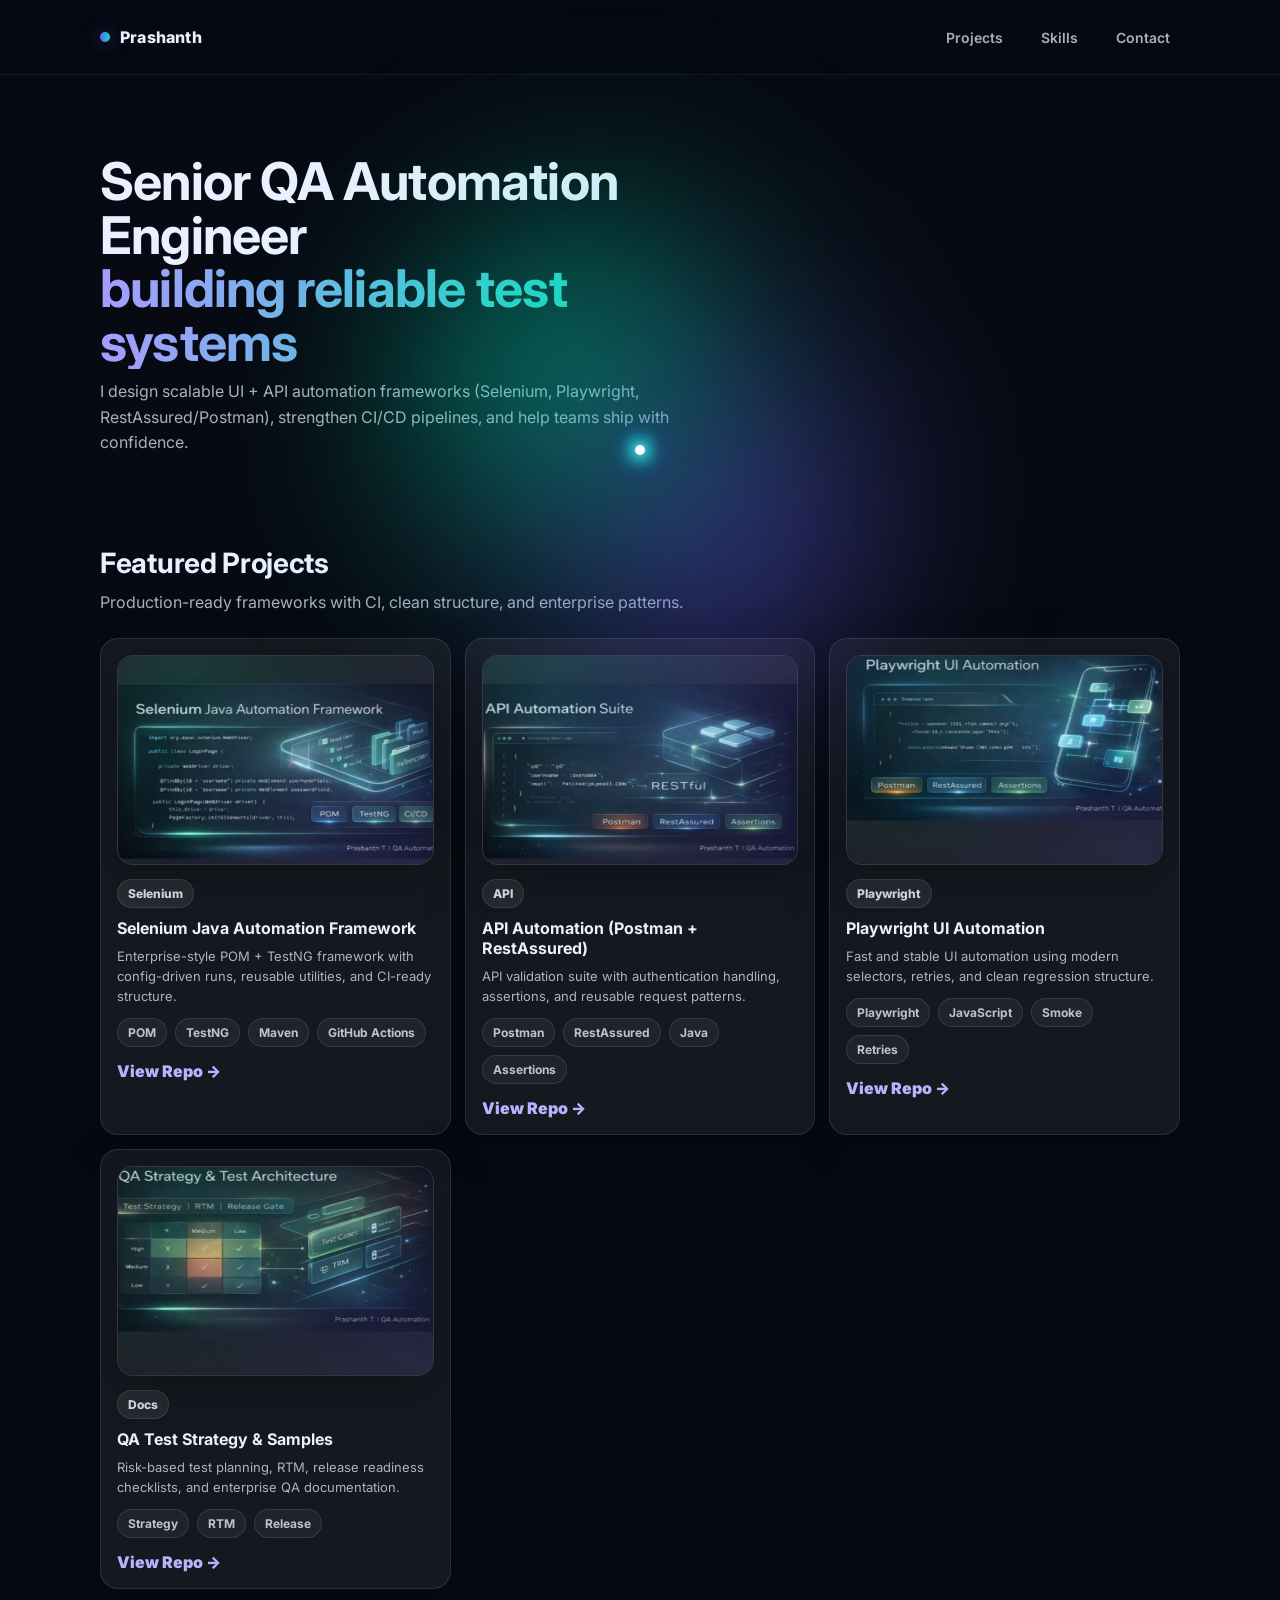
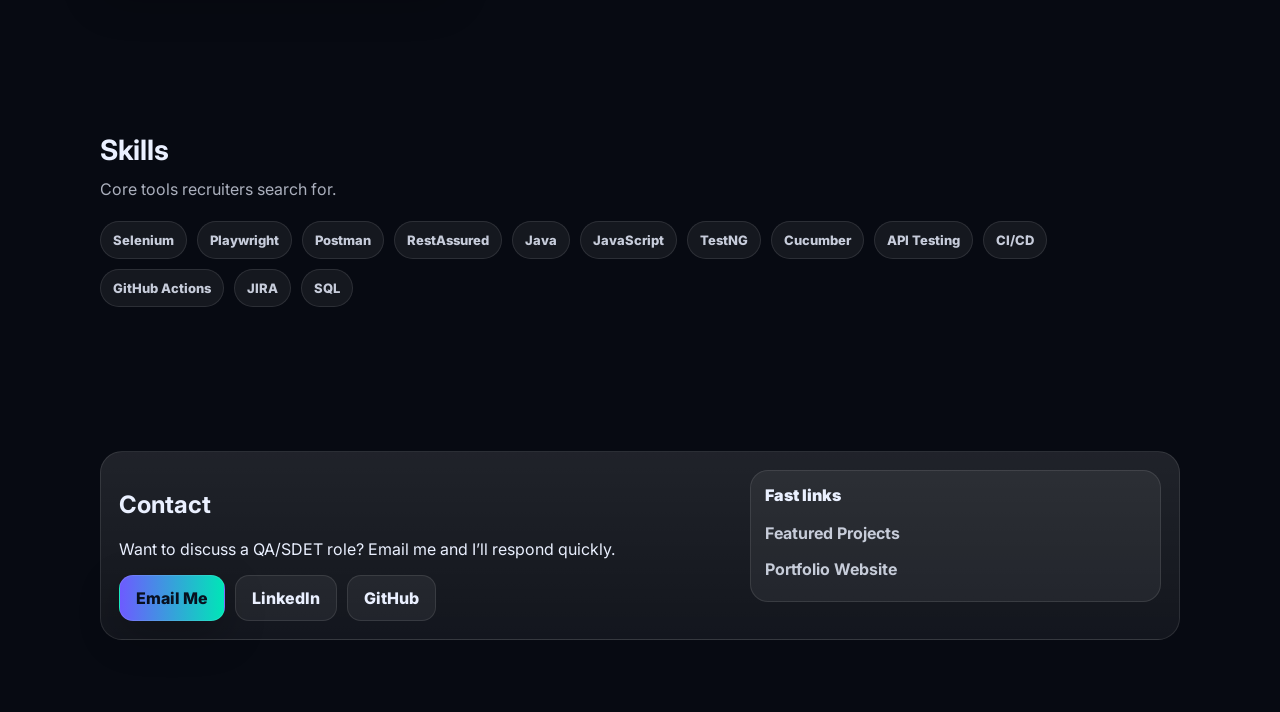
==== index.html @ 7cbe79e0 "Update index.html" ====
<!doctype html>
<html lang="en">
<head>
  <meta charset="UTF-8" />
  <meta name="viewport" content="width=device-width, initial-scale=1.0" />
  <title>Prashanth Thotakuri | Senior QA Automation Engineer</title>
  <meta name="description" content="Senior QA Automation Engineer specializing in Selenium, Playwright, API testing, CI/CD, and scalable automation frameworks." />

  <link rel="preconnect" href="https://fonts.googleapis.com">
  <link rel="preconnect" href="https://fonts.gstatic.com" crossorigin>
  <link href="https://fonts.googleapis.com/css2?family=Inter:wght@400;500;600;700;800&display=swap" rel="stylesheet">

  <!-- IMPORTANT -->
  <link rel="stylesheet" href="./styles.css" />
</head>

<body>

<header class="header">
  <div class="container nav">
    <a class="brand" href="#">
      <span class="dot"></span>
      <span>Prashanth</span>
    </a>

    <nav class="links">
      <a href="#projects">Projects</a>
      <a href="#skills">Skills</a>
      <a href="#contact">Contact</a>
    </nav>
  </div>
</header>
<div class="cursorfx" aria-hidden="true">
  <div class="cursorfx-glow"></div>
  <div class="cursorfx-core"></div>
</div>

<main class="container">

<!-- ================= HERO ================= -->
<section class="hero">
  <div>
    <h1>
      Senior QA Automation Engineer
      <span class="gradient">building reliable test systems</span>
    </h1>

    <p class="subtitle">
      I design scalable UI + API automation frameworks (Selenium, Playwright, RestAssured/Postman),
      strengthen CI/CD pipelines, and help teams ship with confidence.
    </p>
  </div>
</section>

<!-- ================= PROJECTS ================= -->
<section id="projects" class="section">
  <div class="section-head">
    <h2>Featured Projects</h2>
    <p>Production-ready frameworks with CI, clean structure, and enterprise patterns.</p>
  </div>

  <div class="grid">

    <!-- Selenium -->
    <article class="card project reveal">
      <div class="thumb-wrap" data-parallax>
        <img class="project-thumb"
             src="assets/projects/selenium.webp"
             alt="Selenium Java Automation Framework"
             loading="lazy">
      </div>

      <div class="card-top">
        <div class="badge">Selenium</div>
        <h3>Selenium Java Automation Framework</h3>
        <p>
          Enterprise-style POM + TestNG framework with config-driven runs,
          reusable utilities, and CI-ready structure.
        </p>
      </div>

      <div class="tags">
        <span>POM</span><span>TestNG</span><span>Maven</span><span>GitHub Actions</span>
      </div>

      <div class="card-actions">
        <a class="link"
           href="https://github.com/prashanththotakuri/selenium-java-automation-framework"
           target="_blank">View Repo →</a>
      </div>
    </article>

    <!-- API -->
    <article class="card project reveal">
      <div class="thumb-wrap" data-parallax>
        <img class="project-thumb"
             src="assets/projects/api.webp"
             alt="API Automation Suite"
             loading="lazy">
      </div>

      <div class="card-top">
        <div class="badge">API</div>
        <h3>API Automation (Postman + RestAssured)</h3>
        <p>
          API validation suite with authentication handling,
          assertions, and reusable request patterns.
        </p>
      </div>

      <div class="tags">
        <span>Postman</span><span>RestAssured</span><span>Java</span><span>Assertions</span>
      </div>

      <div class="card-actions">
        <a class="link"
           href="https://github.com/prashanththotakuri/api-automation-postman-restassured"
           target="_blank">View Repo →</a>
      </div>
    </article>

    <!-- Playwright -->
    <article class="card project reveal">
      <div class="thumb-wrap" data-parallax>
        <img class="project-thumb"
             src="assets/projects/playwright.webp"
             alt="Playwright UI Automation"
             loading="lazy">
      </div>

      <div class="card-top">
        <div class="badge">Playwright</div>
        <h3>Playwright UI Automation</h3>
        <p>
          Fast and stable UI automation using modern selectors,
          retries, and clean regression structure.
        </p>
      </div>

      <div class="tags">
        <span>Playwright</span><span>JavaScript</span><span>Smoke</span><span>Retries</span>
      </div>

      <div class="card-actions">
        <a class="link"
           href="https://github.com/prashanththotakuri/playwright-ui-automation"
           target="_blank">View Repo →</a>
      </div>
    </article>

    <!-- QA Strategy -->
    <article class="card project reveal">
      <div class="thumb-wrap" data-parallax>
        <img class="project-thumb"
             src="assets/projects/qa-strategy.webp"
             alt="QA Strategy & Test Architecture"
             loading="lazy">
      </div>

      <div class="card-top">
        <div class="badge">Docs</div>
        <h3>QA Test Strategy & Samples</h3>
        <p>
          Risk-based test planning, RTM, release readiness checklists,
          and enterprise QA documentation.
        </p>
      </div>

      <div class="tags">
        <span>Strategy</span><span>RTM</span><span>Release</span>
      </div>

      <div class="card-actions">
        <a class="link"
           href="https://github.com/prashanththotakuri/qa-test-strategy-and-samples"
           target="_blank">View Repo →</a>
      </div>
    </article>

  </div>
</section>
<!-- ================= SKILLS ================= -->
<section id="skills" class="section">
  <div class="section-head">
    <h2>Skills</h2>
    <p>Core tools recruiters search for.</p>
  </div>

  <div class="pill-grid">
    <span>Selenium</span><span>Playwright</span><span>Postman</span><span>RestAssured</span>
    <span>Java</span><span>JavaScript</span><span>TestNG</span><span>Cucumber</span>
    <span>API Testing</span><span>CI/CD</span><span>GitHub Actions</span><span>JIRA</span><span>SQL</span>
  </div>
</section>

<!-- ================= CONTACT ================= -->
<section id="contact" class="section">
  <div class="contact-box">
    <div>
      <h2>Contact</h2>
      <p>Want to discuss a QA/SDET role? Email me and I’ll respond quickly.</p>

      <div class="contact-row">
        <a class="btn" href="mailto:prashanththotakuri30@gmail.com">Email Me</a>
        <a class="btn ghost" href="https://www.linkedin.com/in/prashanth-prashanth-57b691130" target="_blank" rel="noreferrer">LinkedIn</a>
        <a class="btn ghost" href="https://github.com/prashanththotakuri" target="_blank" rel="noreferrer">GitHub</a>
      </div>
    </div>

    <div class="contact-side">
      <div class="mini-card">
        <div class="mini-title">Fast links</div>
        <a href="#projects">Featured Projects</a>
        <a href="https://prashanththotakuri.github.io" target="_blank" rel="noreferrer">Portfolio Website</a>
      </div>
    </div>
  </div>
</section>
<main id="top" class="container">

</main>

<!-- IMPORTANT -->
<script src="./script.js"></script>
</body>
</html>
---- styles.css ----
:root{
  --bg:#070A12;
  --card:rgba(255,255,255,.06);
  --card2:rgba(255,255,255,.08);
  --border:rgba(255,255,255,.10);
  --text:#EAF0FF;
  --muted:rgba(234,240,255,.72);
  --shadow: 0 18px 60px rgba(0,0,0,.45);
  --radius: 18px;
  --max: 1120px;
}

*{box-sizing:border-box}
html{scroll-behavior:smooth}
body{
  margin:0;
  font-family: Inter, system-ui, -apple-system, Segoe UI, Roboto, Arial, sans-serif;
  background: var(--bg);
  color: var(--text);
  overflow-x:hidden;
}

a{color:inherit}
.container{max-width:var(--max); margin:0 auto; padding:0 20px}
.section{padding:72px 0}
.muted{color:var(--muted)}

/* Background */
.bg{position:fixed; inset:0; pointer-events:none; z-index:-2}
.blob{
  position:absolute; width:520px; height:520px;
  filter: blur(48px);
  opacity:.55;
  transform: translateZ(0);
  animation: float 10s ease-in-out infinite;
}
.b1{left:-140px; top:-120px; background: radial-gradient(circle at 30% 30%, #6D5BFF, transparent 60%)}
.b2{right:-160px; top:-60px; background: radial-gradient(circle at 60% 40%, #00E6B7, transparent 60%); animation-duration: 12s}
.noise{
  position:absolute; inset:0;
  background-image:url("data:image/svg+xml,%3Csvg xmlns='http://www.w3.org/2000/svg' width='160' height='160'%3E%3Cfilter id='n'%3E%3CfeTurbulence type='fractalNoise' baseFrequency='.8' numOctaves='3' stitchTiles='stitch'/%3E%3C/filter%3E%3Crect width='160' height='160' filter='url(%23n)' opacity='.12'/%3E%3C/svg%3E");
  opacity:.35;
  mix-blend-mode: overlay;
}

@keyframes float{
  0%,100%{transform:translate(0,0) scale(1)}
  50%{transform:translate(16px,18px) scale(1.05)}
}

/* Header */
.header{
  position:sticky; top:0; z-index:50;
  backdrop-filter: blur(14px);
  background: rgba(7,10,18,.55);
  border-bottom:1px solid rgba(255,255,255,.06);
}
.nav{
  height:74px;
  display:flex; align-items:center; justify-content:space-between; gap:14px;
}
.brand{
  display:flex; align-items:center; gap:10px;
  text-decoration:none; font-weight:800; letter-spacing:.2px;
}
.dot{
  width:10px; height:10px; border-radius:999px;
  background: linear-gradient(90deg, #6D5BFF, #00E6B7);
  box-shadow: 0 0 18px rgba(109,91,255,.55);
}
.links{display:flex; gap:18px}
.links a{
  text-decoration:none; color:var(--muted);
  font-weight:600; font-size:14px;
  padding:10px 10px; border-radius:12px;
}
.links a:hover{color:var(--text); background:rgba(255,255,255,.06)}
.nav-cta{display:flex; gap:10px}
.menu{display:none}

.mobile{
  display:none;
  padding:10px 0 18px;
  border-top:1px solid rgba(255,255,255,.06);
}
.mobile a{
  display:block; padding:12px 6px; text-decoration:none; color:var(--muted);
  font-weight:600;
}
.mobile a:hover{color:var(--text)}
.mobile.open{display:block}

/* Buttons */
.btn{
  display:inline-flex; align-items:center; justify-content:center;
  text-decoration:none;
  padding:12px 16px;
  border-radius:14px;
  background: linear-gradient(90deg, #6D5BFF, #00E6B7);
  color:#08101F;
  font-weight:800;
  border:1px solid rgba(255,255,255,.10);
  box-shadow: 0 14px 40px rgba(0,0,0,.25);
  transition: transform .15s ease, filter .15s ease;
}
.btn:hover{transform: translateY(-1px); filter: brightness(1.05)}
.btn.ghost{
  background: rgba(255,255,255,.06);
  color: var(--text);
  border: 1px solid rgba(255,255,255,.10);
  box-shadow:none;
}
.btn.small{padding:10px 12px; border-radius:12px; font-size:13px}

/* Hero */
.hero{
  padding:66px 0 18px;
  display:grid;
  grid-template-columns: 1.15fr .85fr;
  gap:22px;
  align-items:start;
}
h1{
  margin:14px 0 10px;
  font-size:52px;
  line-height:1.03;
  letter-spacing:-.8px;
}
.gradient{
  display:block;
  background: linear-gradient(90deg, #A79CFF, #00E6B7);
  -webkit-background-clip:text;
  background-clip:text;
  color:transparent;
}
.subtitle{
  margin:0;
  color: var(--muted);
  font-size:16px;
  line-height:1.6;
  max-width: 62ch;
}
.hero-actions{display:flex; gap:10px; flex-wrap:wrap; margin-top:18px}

/* Profile card (premium) */
.profile-card{
  border-radius: 22px;
  border:1px solid rgba(255,255,255,.10);
  background: linear-gradient(180deg, rgba(255,255,255,.10), rgba(255,255,255,.05));
  box-shadow: var(--shadow);
  padding:18px;
  position: relative;
  overflow: hidden;
}
.profile-card::before{
  content:"";
  position:absolute; inset:-40%;
  background:
    radial-gradient(circle at 25% 25%, rgba(0,230,183,.14), transparent 55%),
    radial-gradient(circle at 75% 70%, rgba(109,91,255,.16), transparent 55%);
  opacity:.8;
  pointer-events:none;
}
.profile-top{display:flex; gap:12px; align-items:center; position:relative; z-index:1}
.avatar-fallback{
  width:56px; height:56px; border-radius:16px;
  display:grid; place-items:center;
  background: rgba(255,255,255,.08);
  border:1px solid rgba(255,255,255,.12);
  font-weight:900;
}
.name{font-weight:900; letter-spacing:.2px}
.role{color:var(--muted); font-size:13px; margin-top:2px; font-weight:700}
.mini{margin-top:14px; border-top:1px solid rgba(255,255,255,.08); padding-top:12px; position:relative; z-index:1}
.mini-row{display:flex; justify-content:space-between; gap:10px; padding:8px 0}
.k{color:rgba(234,240,255,.6); font-weight:800; font-size:12px}
.v{color:rgba(234,240,255,.86); font-weight:700; font-size:12px; text-align:right}
.profile-actions{display:flex; gap:10px; margin-top:12px; position:relative; z-index:1}

/* Sections */
.section-head h2{margin:0; font-size:28px; letter-spacing:-.3px}
.section-head p{margin:10px 0 0; color:var(--muted); max-width:70ch; line-height:1.6}

.grid{
  margin-top:22px;
  display:grid;
  grid-template-columns: repeat(3, 1fr);
  gap:14px;
}

.card{
  border-radius: var(--radius);
  border:1px solid rgba(255,255,255,.10);
  background: rgba(255,255,255,.06);
  padding:16px;
  box-shadow: 0 12px 40px rgba(0,0,0,.22);
  transition: transform .15s ease, background .15s ease;
}
.card:hover{transform: translateY(-2px); background: rgba(255,255,255,.08)}

.card-top{margin-top:8px}
.badge{
  display:inline-flex; align-items:center;
  padding:6px 10px;
  border-radius:999px;
  background: rgba(255,255,255,.08);
  border:1px solid rgba(255,255,255,.10);
  font-size:12px; font-weight:800;
  color: rgba(234,240,255,.9);
}

/* ===== Project thumbnails (premium cards) ===== */
.card.project{ overflow:hidden; }

.thumb-wrap{
  position: relative;
  width: 100%;
  height: 210px;
  border-radius: 16px;
  overflow: hidden;
  margin: 0 0 14px;
  border: 1px solid rgba(255,255,255,.10);
  background: rgba(255,255,255,.04);
  transform: translateZ(0);
  box-shadow: 0 14px 44px rgba(0,0,0,.22);
}

/* soft glow overlay */
.thumb-wrap::after{
  content:"";
  position:absolute; inset:-20%;
  background:
    radial-gradient(circle at 30% 20%, rgba(0,230,183,.18), transparent 55%),
    radial-gradient(circle at 80% 80%, rgba(109,91,255,.18), transparent 55%);
  opacity:.65;
  pointer-events:none;
  transition: opacity .25s ease;
}

.project-thumb{
  width:100%;
  height:100%;
  object-fit: cover;
  display:block;
  transform: translate3d(0,0,0) scale(1.03);
  transition: transform .35s ease, filter .35s ease;
  will-change: transform;
  filter: saturate(1.05) contrast(1.03);
}

.card.project:hover .project-thumb{ transform: translate3d(0,0,0) scale(1.08); }
.card.project:hover .thumb-wrap::after{ opacity:.9; }

.card h3{margin:10px 0 8px; font-size:16px}
.card p{margin:0; color:var(--muted); line-height:1.55; font-size:13px}

.tags{display:flex; flex-wrap:wrap; gap:8px; margin-top:12px}
.tags span{
  padding:6px 10px;
  border-radius:999px;
  font-size:12px;
  color: rgba(234,240,255,.78);
  border:1px solid rgba(255,255,255,.10);
  background: rgba(255,255,255,.05);
  font-weight:700;
}
.card-actions{margin-top:14px}
.link{
  text-decoration:none;
  font-weight:900;
  color: #B9B2FF;
}
.link:hover{text-decoration:underline}

.pill-grid{
  margin-top:18px;
  display:flex; flex-wrap:wrap; gap:10px;
}
.pill-grid span{
  padding:10px 12px;
  border-radius:999px;
  border:1px solid rgba(255,255,255,.10);
  background: rgba(255,255,255,.06);
  color: rgba(234,240,255,.84);
  font-weight:800;
  font-size:13px;
}

/* Contact */
.contact-box{
  border-radius: 22px;
  border:1px solid rgba(255,255,255,.10);
  background: linear-gradient(180deg, rgba(255,255,255,.10), rgba(255,255,255,.05));
  padding:18px;
  display:grid;
  grid-template-columns: 1.2fr .8fr;
  gap:14px;
}
.contact-row{display:flex; gap:10px; flex-wrap:wrap; margin-top:12px}
.contact-side .mini-card{
  border-radius: 18px;
  border:1px solid rgba(255,255,255,.10);
  background: rgba(255,255,255,.06);
  padding:14px;
}
.mini-title{font-weight:900; margin-bottom:10px}
.mini-card a{
  display:block;
  color: rgba(234,240,255,.82);
  text-decoration:none;
  padding:8px 0;
  font-weight:700;
}
.mini-card a:hover{text-decoration:underline}

.footer{padding:46px 0 34px}

/* Reveal Animations */
.reveal{
  opacity:0;
  transform: translateY(14px);
  transition: opacity .6s ease, transform .6s ease;
}
.reveal.show{
  opacity:1;
  transform: translateY(0);
}

/* Responsive */
@media (max-width: 980px){
  .grid{grid-template-columns: 1fr}
  .hero{grid-template-columns: 1fr}
  h1{font-size:40px}
  .links, .nav-cta{display:none}
  .menu{
    display:inline-flex;
    align-items:center; justify-content:center;
    width:44px; height:44px;
    border-radius:14px;
    border:1px solid rgba(255,255,255,.10);
    background: rgba(255,255,255,.06);
    color: var(--text);
    font-size:18px;
  }
  .contact-box{grid-template-columns: 1fr}
}

/* Reduced motion */
@media (prefers-reduced-motion: reduce){
  html{scroll-behavior:auto}
  .blob, .ping{animation:none}
  .reveal{transition:none}
  .project-thumb{transition:none; transform:none}
  .thumb-wrap::after{transition:none}
}/* =========================
   DESIGN MONSTER CURSOR FX
   ========================= */

/* keep normal cursor visible? if you want the monster effect ONLY, uncomment the next line */
/* body{ cursor:none; } */

.cursorfx{
  position: fixed;
  inset: 0;
  z-index: 9999;
  pointer-events: none;
  --x: 50vw;
  --y: 50vh;
}

.cursorfx-glow{
  position:absolute;
  left: var(--x);
  top: var(--y);
  width: 520px;
  height: 520px;
  transform: translate(-50%, -50%);
  border-radius: 999px;
  filter: blur(90px);
  opacity: .85;
  mix-blend-mode: screen;
  background:
    radial-gradient(circle at 30% 30%, rgba(0,230,183,.65), transparent 55%),
    radial-gradient(circle at 70% 70%, rgba(109,91,255,.60), transparent 55%);
  transition: opacity .2s ease, filter .2s ease, transform .2s ease;
}

.cursorfx-core{
  position:absolute;
  left: var(--x);
  top: var(--y);
  width: 10px;
  height: 10px;
  transform: translate(-50%, -50%);
  border-radius: 999px;
  background: rgba(255,255,255,.9);
  mix-blend-mode: screen;
  box-shadow:
    0 0 14px rgba(0,230,183,.85),
    0 0 26px rgba(109,91,255,.65);
  opacity: .9;
}

.cursorfx-dot{
  position:absolute;
  width: 10px;
  height: 10px;
  border-radius: 999px;
  background: radial-gradient(circle, rgba(255,255,255,.75), rgba(255,255,255,0) 70%);
  box-shadow:
    0 0 18px rgba(0,230,183,.45),
    0 0 26px rgba(109,91,255,.35);
  mix-blend-mode: screen;
  pointer-events:none;
}

/* Don’t break mobile */
@media (hover: none) and (pointer: coarse){
  .cursorfx{ display:none; }
}

@media (prefers-reduced-motion: reduce){
  .cursorfx{ display:none; }
}

/* Click pulse */
.cursorfx-pulse{
  position:absolute;
  width: 24px;
  height: 24px;
  border-radius: 999px;
  transform: translate(-50%, -50%);
  left: var(--x);
  top: var(--y);
  pointer-events:none;
  mix-blend-mode: screen;

  background: radial-gradient(circle, rgba(255,255,255,.95), rgba(255,255,255,0) 70%);
  box-shadow:
    0 0 40px rgba(0,230,183,.65),
    0 0 70px rgba(109,91,255,.55);
  opacity: .9;

  animation: pulseBurst .55s ease-out forwards;
}

@keyframes pulseBurst{
  0%   { transform: translate(-50%, -50%) scale(1);   opacity: .95; }
  100% { transform: translate(-50%, -50%) scale(18);  opacity: 0; }
}

/* Hover boost (default off) */
.cursorfx.is-boost .cursorfx-glow{
  opacity: .98;
  filter: blur(105px);
  transform: translate(-50%, -50%) scale(1.08);
}
.cursorfx.is-boost .cursorfx-core{
  box-shadow:
    0 0 22px rgba(0,230,183,1),
    0 0 46px rgba(109,91,255,.7);
}
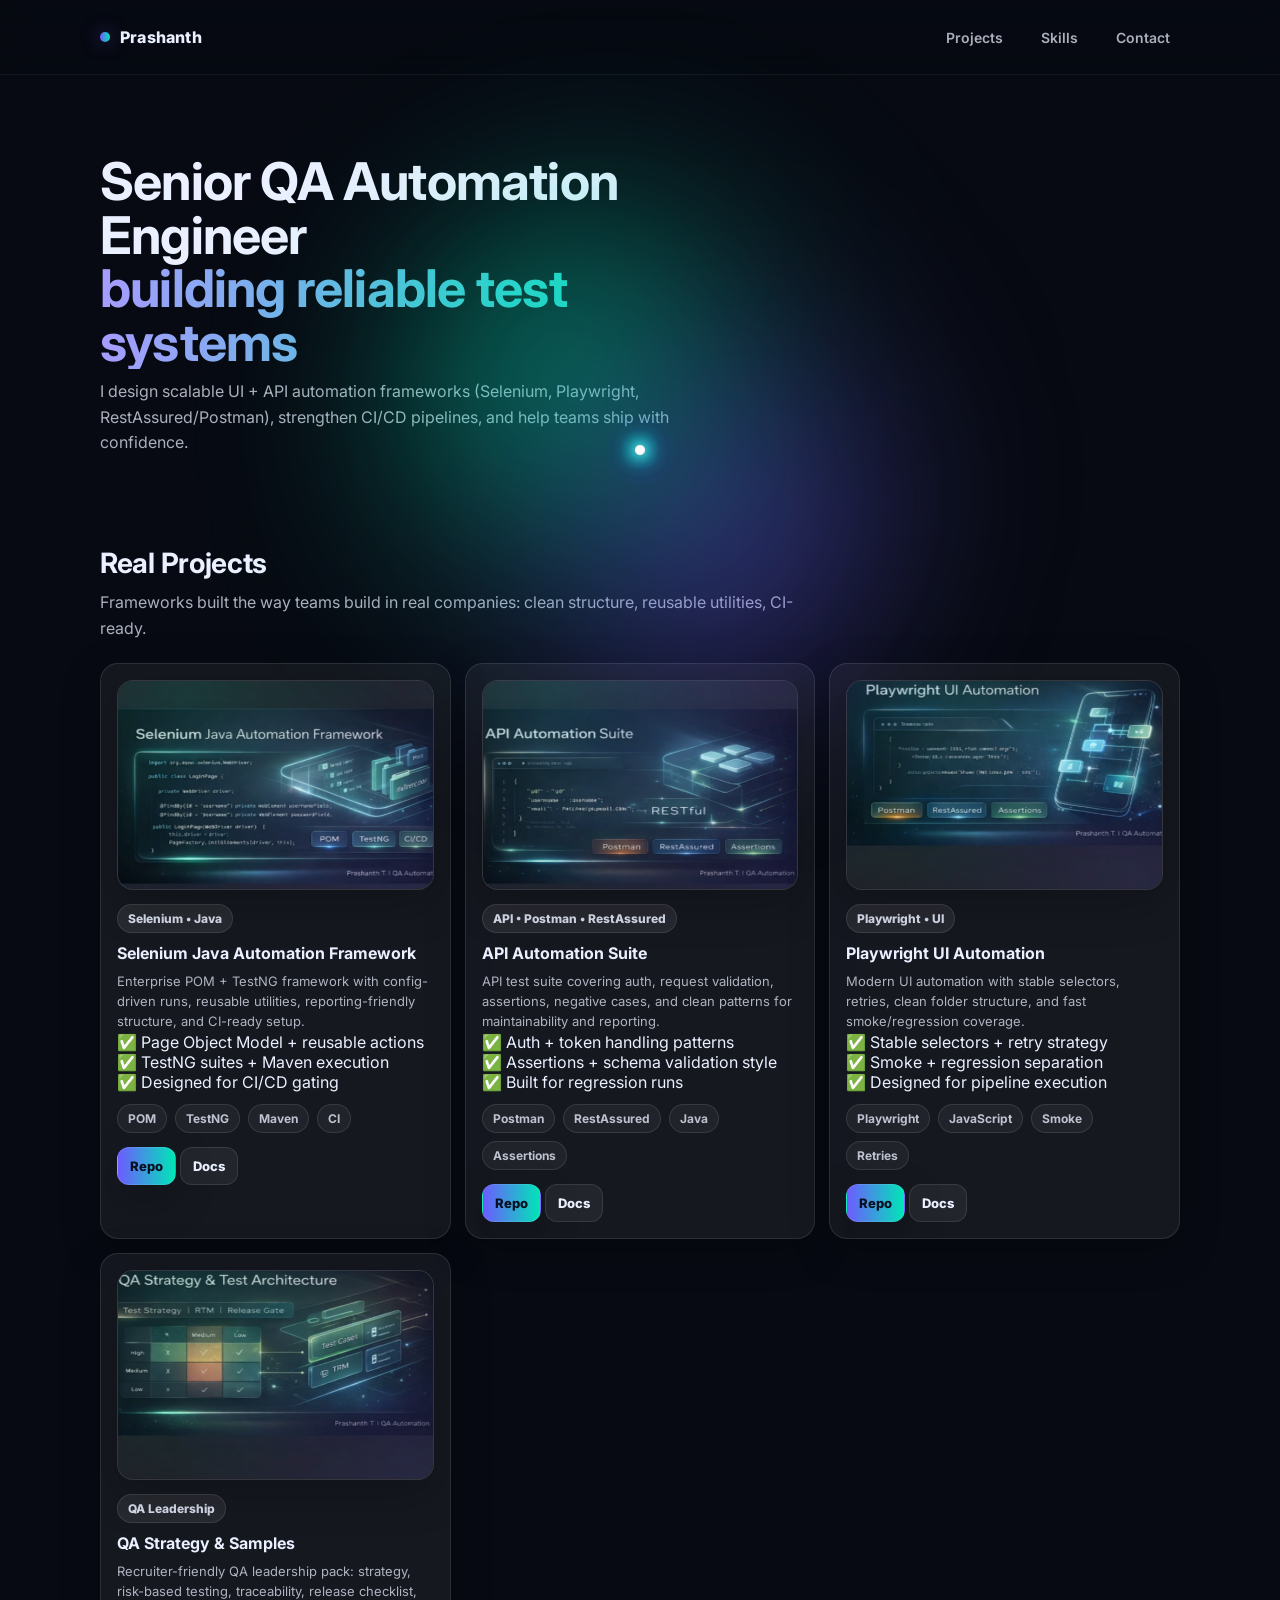
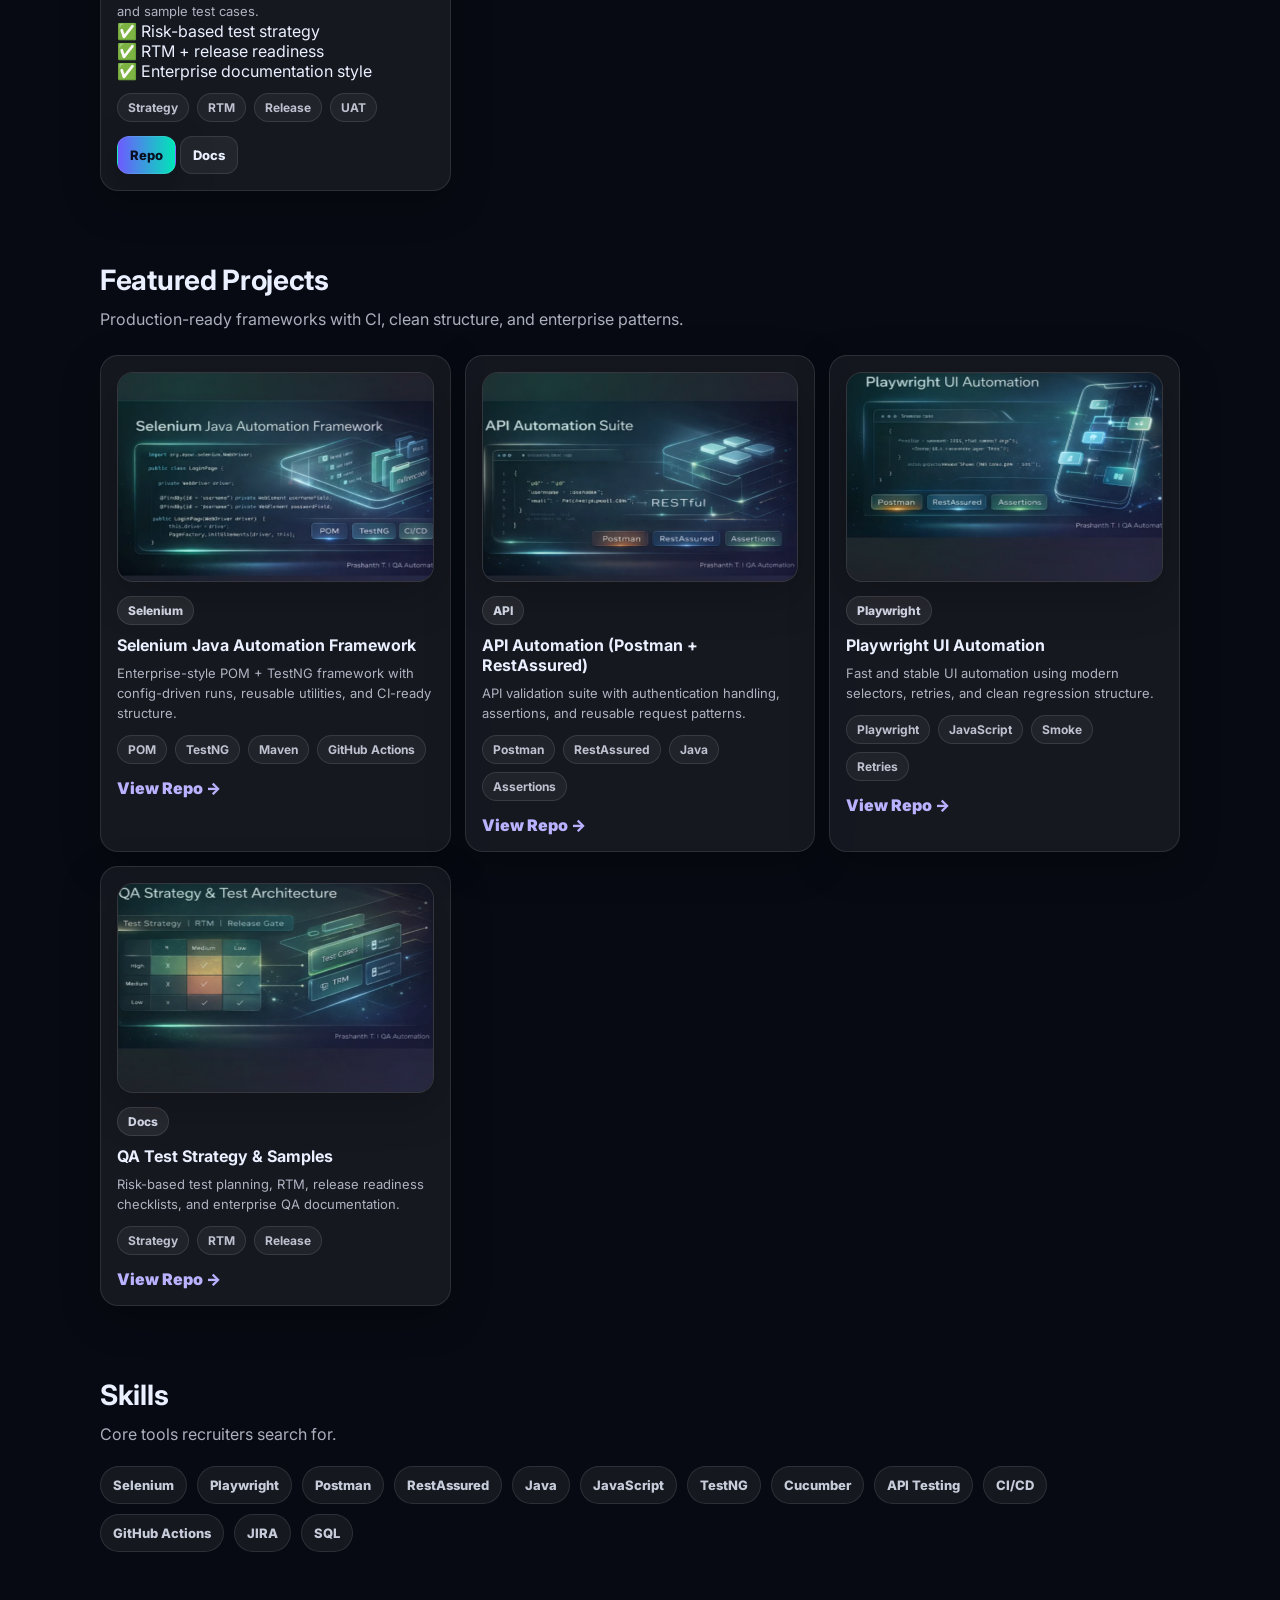
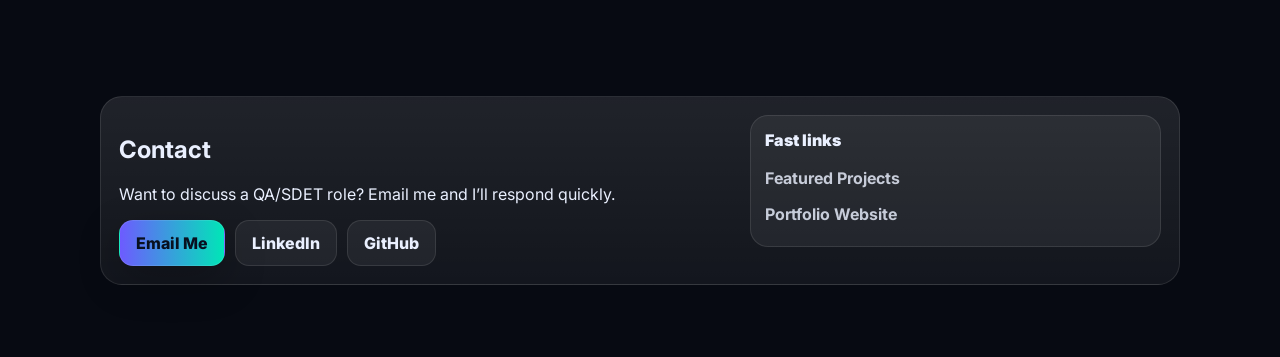
==== commit 0a31beb2: "Update index.html" ====
--- a/index.html
+++ b/index.html
@@ -53,7 +53,7 @@
 </section>
 
 <!-- ================= PROJECTS ================= -->
-<section id="projects" class="section">
+<section id="projects" class="section">   <div class="section-head reveal">     <h2>Real Projects</h2>     <p>Frameworks built the way teams build in real companies: clean structure, reusable utilities, CI-ready.</p>   </div>    <div class="grid">      <!-- Project 1 -->     <article class="card project reveal">       <div class="thumb-wrap" data-parallax>         <img class="project-thumb" src="assets/projects/selenium.webp" alt="Selenium Java Automation Framework" loading="lazy">       </div>        <div class="card-top">         <div class="badge">Selenium • Java</div>         <h3>Selenium Java Automation Framework</h3>         <p>           Enterprise POM + TestNG framework with config-driven runs, reusable utilities, reporting-friendly structure,           and CI-ready setup.         </p>       </div>        <div class="project-points">         <div class="pp"><span>✅</span> Page Object Model + reusable actions</div>         <div class="pp"><span>✅</span> TestNG suites + Maven execution</div>         <div class="pp"><span>✅</span> Designed for CI/CD gating</div>       </div>        <div class="tags">         <span>POM</span><span>TestNG</span><span>Maven</span><span>CI</span>       </div>        <div class="card-actions">         <a class="btn small" href="https://github.com/prashanththotakuri/selenium-java-automation-framework" target="_blank" rel="noreferrer">Repo</a>         <a class="btn small ghost" href="https://github.com/prashanththotakuri/selenium-java-automation-framework#readme" target="_blank" rel="noreferrer">Docs</a>       </div>     </article>      <!-- Project 2 -->     <article class="card project reveal">       <div class="thumb-wrap" data-parallax>         <img class="project-thumb" src="assets/projects/api.webp" alt="API Automation Suite" loading="lazy">       </div>        <div class="card-top">         <div class="badge">API • Postman • RestAssured</div>         <h3>API Automation Suite</h3>         <p>           API test suite covering auth, request validation, assertions, negative cases, and clean patterns           for maintainability and reporting.         </p>       </div>        <div class="project-points">         <div class="pp"><span>✅</span> Auth + token handling patterns</div>         <div class="pp"><span>✅</span> Assertions + schema validation style</div>         <div class="pp"><span>✅</span> Built for regression runs</div>       </div>        <div class="tags">         <span>Postman</span><span>RestAssured</span><span>Java</span><span>Assertions</span>       </div>        <div class="card-actions">         <a class="btn small" href="https://github.com/prashanththotakuri/api-automation-postman-restassured" target="_blank" rel="noreferrer">Repo</a>         <a class="btn small ghost" href="https://github.com/prashanththotakuri/api-automation-postman-restassured#readme" target="_blank" rel="noreferrer">Docs</a>       </div>     </article>      <!-- Project 3 -->     <article class="card project reveal">       <div class="thumb-wrap" data-parallax>         <img class="project-thumb" src="assets/projects/playwright.webp" alt="Playwright UI Automation" loading="lazy">       </div>        <div class="card-top">         <div class="badge">Playwright • UI</div>         <h3>Playwright UI Automation</h3>         <p>           Modern UI automation with stable selectors, retries, clean folder structure,           and fast smoke/regression coverage.         </p>       </div>        <div class="project-points">         <div class="pp"><span>✅</span> Stable selectors + retry strategy</div>         <div class="pp"><span>✅</span> Smoke + regression separation</div>         <div class="pp"><span>✅</span> Designed for pipeline execution</div>       </div>        <div class="tags">         <span>Playwright</span><span>JavaScript</span><span>Smoke</span><span>Retries</span>       </div>        <div class="card-actions">         <a class="btn small" href="https://github.com/prashanththotakuri/playwright-ui-automation" target="_blank" rel="noreferrer">Repo</a>         <a class="btn small ghost" href="https://github.com/prashanththotakuri/playwright-ui-automation#readme" target="_blank" rel="noreferrer">Docs</a>       </div>     </article>      <!-- Project 4 -->     <article class="card project reveal">       <div class="thumb-wrap" data-parallax>         <img class="project-thumb" src="assets/projects/qa-strategy.webp" alt="QA Strategy & Samples" loading="lazy">       </div>        <div class="card-top">         <div class="badge">QA Leadership</div>         <h3>QA Strategy & Samples</h3>         <p>           Recruiter-friendly QA leadership pack: strategy, risk-based testing, traceability,           release checklist, and sample test cases.         </p>       </div>        <div class="project-points">         <div class="pp"><span>✅</span> Risk-based test strategy</div>         <div class="pp"><span>✅</span> RTM + release readiness</div>         <div class="pp"><span>✅</span> Enterprise documentation style</div>       </div>        <div class="tags">         <span>Strategy</span><span>RTM</span><span>Release</span><span>UAT</span>       </div>        <div class="card-actions">         <a class="btn small" href="https://github.com/prashanththotakuri/qa-test-strategy-and-samples" target="_blank" rel="noreferrer">Repo</a>         <a class="btn small ghost" href="https://github.com/prashanththotakuri/qa-test-strategy-and-samples#readme" target="_blank" rel="noreferrer">Docs</a>       </div>     </article>    </div> </section>
   <div class="section-head">
     <h2>Featured Projects</h2>
     <p>Production-ready frameworks with CI, clean structure, and enterprise patterns.</p>
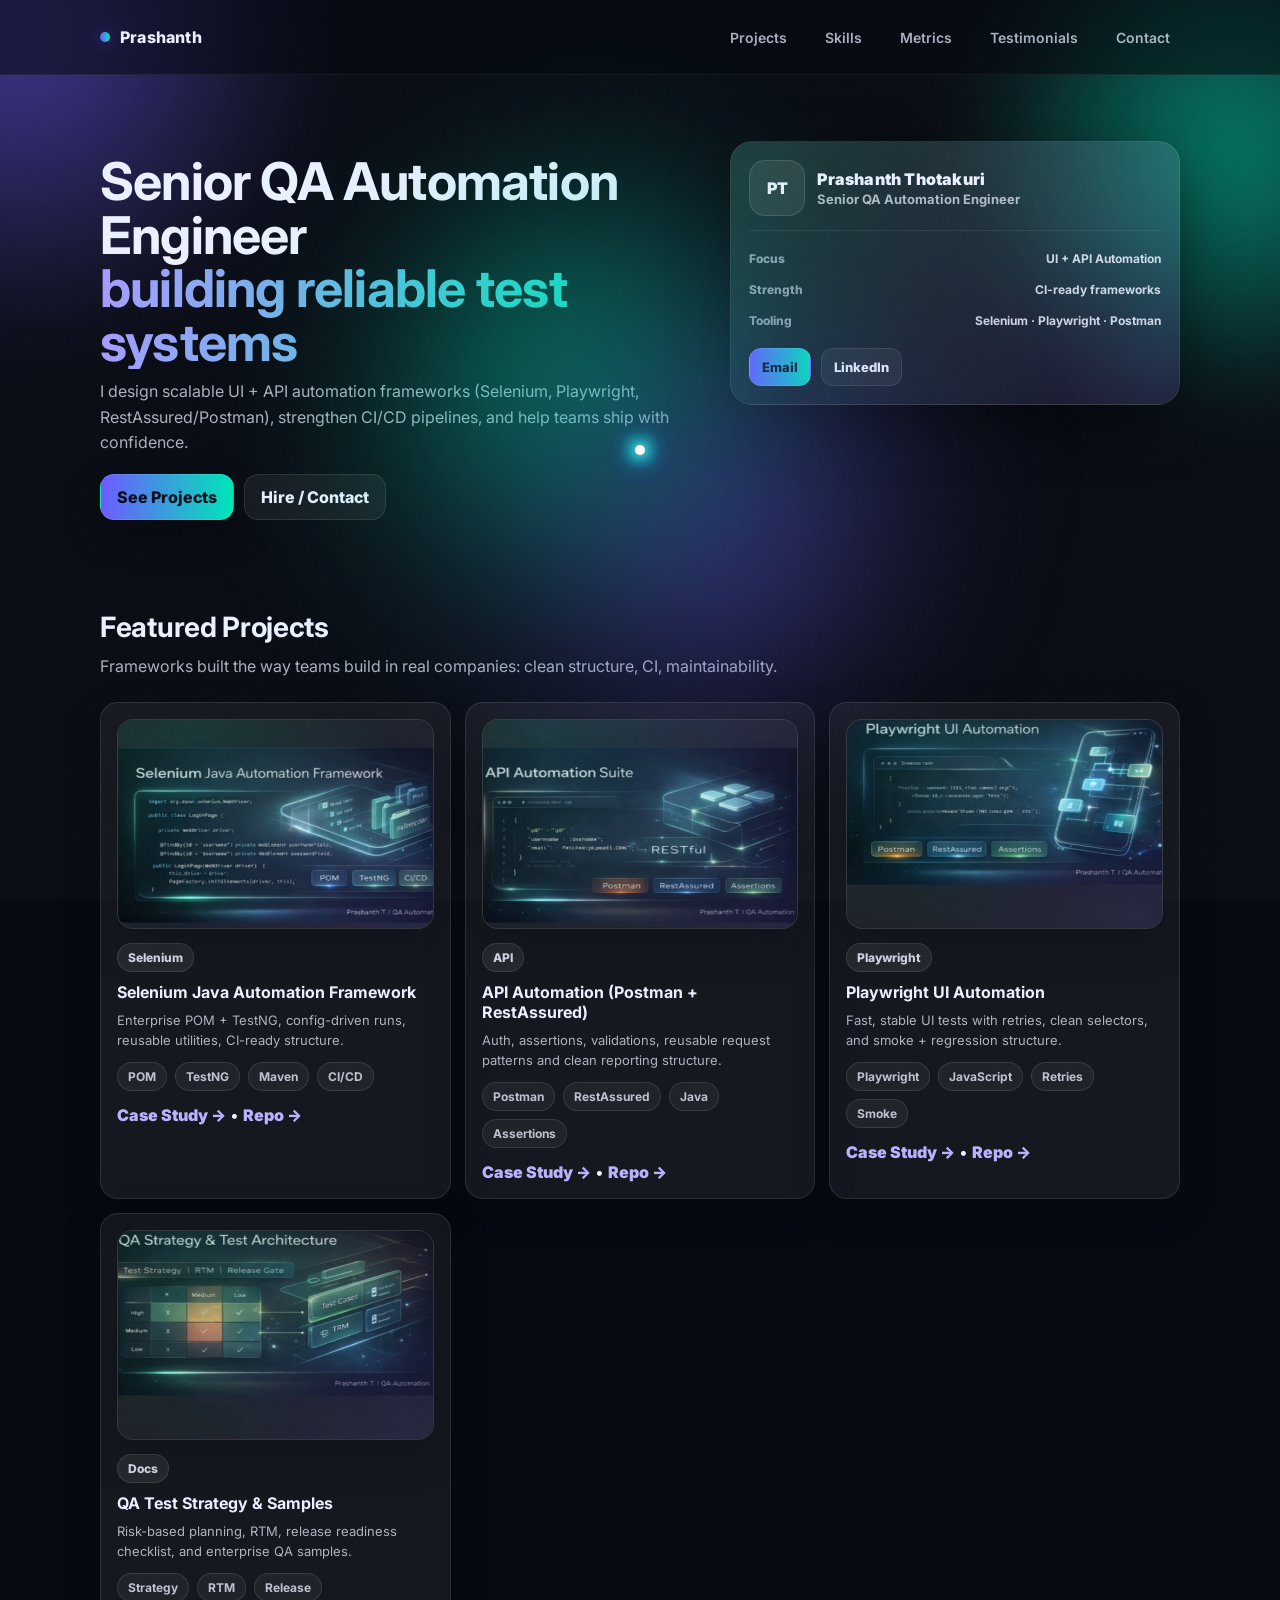
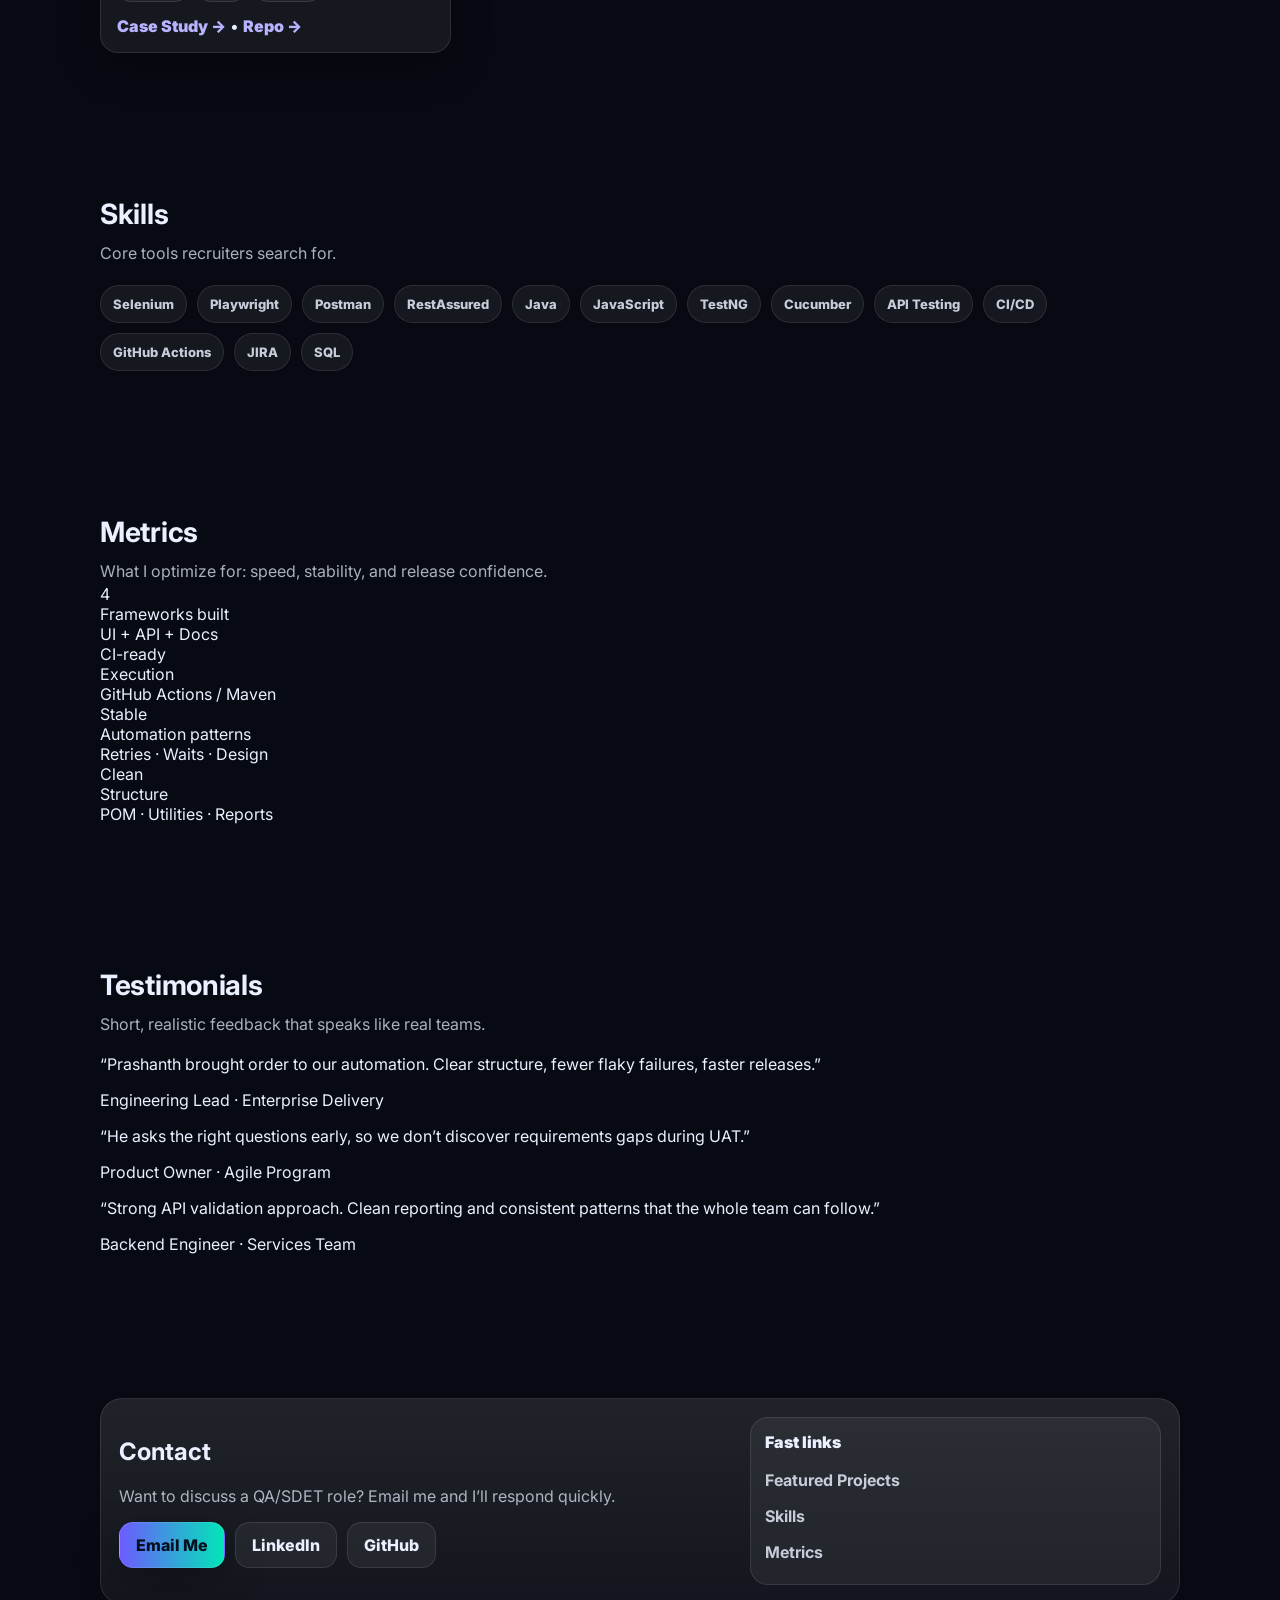
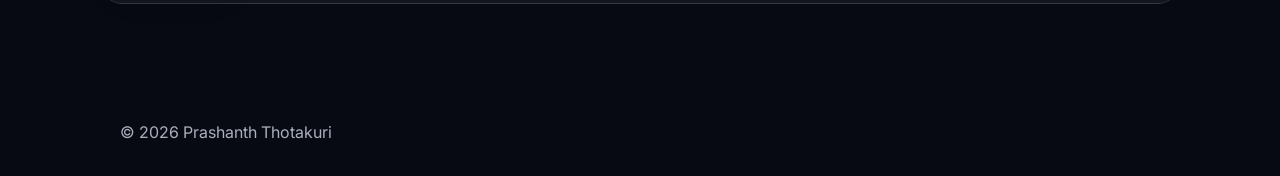
==== commit e7e63b4b: "Update index.html" ====
--- a/index.html
+++ b/index.html
@@ -8,17 +8,29 @@
 
   <link rel="preconnect" href="https://fonts.googleapis.com">
   <link rel="preconnect" href="https://fonts.gstatic.com" crossorigin>
-  <link href="https://fonts.googleapis.com/css2?family=Inter:wght@400;500;600;700;800&display=swap" rel="stylesheet">
-
-  <!-- IMPORTANT -->
+  <link href="https://fonts.googleapis.com/css2?family=Inter:wght@400;500;600;700;800;900&display=swap" rel="stylesheet">
+
   <link rel="stylesheet" href="./styles.css" />
 </head>
 
 <body>
 
+  <!-- Cursor FX -->
+  <div class="cursorfx" aria-hidden="true">
+    <div class="cursorfx-glow"></div>
+    <div class="cursorfx-core"></div>
+  </div>
+
+  <!-- Background blobs -->
+  <div class="bg" aria-hidden="true">
+    <div class="blob b1"></div>
+    <div class="blob b2"></div>
+    <div class="noise"></div>
+  </div>
+
 <header class="header">
   <div class="container nav">
-    <a class="brand" href="#">
+    <a class="brand" href="#top">
       <span class="dot"></span>
       <span>Prashanth</span>
     </a>
@@ -26,16 +38,14 @@
     <nav class="links">
       <a href="#projects">Projects</a>
       <a href="#skills">Skills</a>
+      <a href="#metrics">Metrics</a>
+      <a href="#testimonials">Testimonials</a>
       <a href="#contact">Contact</a>
     </nav>
   </div>
 </header>
-<div class="cursorfx" aria-hidden="true">
-  <div class="cursorfx-glow"></div>
-  <div class="cursorfx-core"></div>
-</div>
-
-<main class="container">
+
+<main id="top" class="container">
 
 <!-- ================= HERO ================= -->
 <section class="hero">
@@ -49,14 +59,49 @@
       I design scalable UI + API automation frameworks (Selenium, Playwright, RestAssured/Postman),
       strengthen CI/CD pipelines, and help teams ship with confidence.
     </p>
-  </div>
+
+    <div class="hero-actions">
+      <a class="btn" href="#projects">See Projects</a>
+      <a class="btn ghost" href="#contact">Hire / Contact</a>
+    </div>
+  </div>
+
+  <aside class="profile-card reveal">
+    <div class="profile-top">
+      <div class="avatar-fallback">PT</div>
+      <div>
+        <div class="name">Prashanth Thotakuri</div>
+        <div class="role">Senior QA Automation Engineer</div>
+      </div>
+    </div>
+
+    <div class="mini">
+      <div class="mini-row">
+        <div class="k">Focus</div>
+        <div class="v">UI + API Automation</div>
+      </div>
+      <div class="mini-row">
+        <div class="k">Strength</div>
+        <div class="v">CI-ready frameworks</div>
+      </div>
+      <div class="mini-row">
+        <div class="k">Tooling</div>
+        <div class="v">Selenium · Playwright · Postman</div>
+      </div>
+    </div>
+
+    <div class="profile-actions">
+      <a class="btn small" href="mailto:prashanththotakuri30@gmail.com">Email</a>
+      <a class="btn ghost small" href="https://www.linkedin.com/in/prashanth-prashanth-57b691130" target="_blank" rel="noreferrer">LinkedIn</a>
+    </div>
+  </aside>
 </section>
 
 <!-- ================= PROJECTS ================= -->
-<section id="projects" class="section">   <div class="section-head reveal">     <h2>Real Projects</h2>     <p>Frameworks built the way teams build in real companies: clean structure, reusable utilities, CI-ready.</p>   </div>    <div class="grid">      <!-- Project 1 -->     <article class="card project reveal">       <div class="thumb-wrap" data-parallax>         <img class="project-thumb" src="assets/projects/selenium.webp" alt="Selenium Java Automation Framework" loading="lazy">       </div>        <div class="card-top">         <div class="badge">Selenium • Java</div>         <h3>Selenium Java Automation Framework</h3>         <p>           Enterprise POM + TestNG framework with config-driven runs, reusable utilities, reporting-friendly structure,           and CI-ready setup.         </p>       </div>        <div class="project-points">         <div class="pp"><span>✅</span> Page Object Model + reusable actions</div>         <div class="pp"><span>✅</span> TestNG suites + Maven execution</div>         <div class="pp"><span>✅</span> Designed for CI/CD gating</div>       </div>        <div class="tags">         <span>POM</span><span>TestNG</span><span>Maven</span><span>CI</span>       </div>        <div class="card-actions">         <a class="btn small" href="https://github.com/prashanththotakuri/selenium-java-automation-framework" target="_blank" rel="noreferrer">Repo</a>         <a class="btn small ghost" href="https://github.com/prashanththotakuri/selenium-java-automation-framework#readme" target="_blank" rel="noreferrer">Docs</a>       </div>     </article>      <!-- Project 2 -->     <article class="card project reveal">       <div class="thumb-wrap" data-parallax>         <img class="project-thumb" src="assets/projects/api.webp" alt="API Automation Suite" loading="lazy">       </div>        <div class="card-top">         <div class="badge">API • Postman • RestAssured</div>         <h3>API Automation Suite</h3>         <p>           API test suite covering auth, request validation, assertions, negative cases, and clean patterns           for maintainability and reporting.         </p>       </div>        <div class="project-points">         <div class="pp"><span>✅</span> Auth + token handling patterns</div>         <div class="pp"><span>✅</span> Assertions + schema validation style</div>         <div class="pp"><span>✅</span> Built for regression runs</div>       </div>        <div class="tags">         <span>Postman</span><span>RestAssured</span><span>Java</span><span>Assertions</span>       </div>        <div class="card-actions">         <a class="btn small" href="https://github.com/prashanththotakuri/api-automation-postman-restassured" target="_blank" rel="noreferrer">Repo</a>         <a class="btn small ghost" href="https://github.com/prashanththotakuri/api-automation-postman-restassured#readme" target="_blank" rel="noreferrer">Docs</a>       </div>     </article>      <!-- Project 3 -->     <article class="card project reveal">       <div class="thumb-wrap" data-parallax>         <img class="project-thumb" src="assets/projects/playwright.webp" alt="Playwright UI Automation" loading="lazy">       </div>        <div class="card-top">         <div class="badge">Playwright • UI</div>         <h3>Playwright UI Automation</h3>         <p>           Modern UI automation with stable selectors, retries, clean folder structure,           and fast smoke/regression coverage.         </p>       </div>        <div class="project-points">         <div class="pp"><span>✅</span> Stable selectors + retry strategy</div>         <div class="pp"><span>✅</span> Smoke + regression separation</div>         <div class="pp"><span>✅</span> Designed for pipeline execution</div>       </div>        <div class="tags">         <span>Playwright</span><span>JavaScript</span><span>Smoke</span><span>Retries</span>       </div>        <div class="card-actions">         <a class="btn small" href="https://github.com/prashanththotakuri/playwright-ui-automation" target="_blank" rel="noreferrer">Repo</a>         <a class="btn small ghost" href="https://github.com/prashanththotakuri/playwright-ui-automation#readme" target="_blank" rel="noreferrer">Docs</a>       </div>     </article>      <!-- Project 4 -->     <article class="card project reveal">       <div class="thumb-wrap" data-parallax>         <img class="project-thumb" src="assets/projects/qa-strategy.webp" alt="QA Strategy & Samples" loading="lazy">       </div>        <div class="card-top">         <div class="badge">QA Leadership</div>         <h3>QA Strategy & Samples</h3>         <p>           Recruiter-friendly QA leadership pack: strategy, risk-based testing, traceability,           release checklist, and sample test cases.         </p>       </div>        <div class="project-points">         <div class="pp"><span>✅</span> Risk-based test strategy</div>         <div class="pp"><span>✅</span> RTM + release readiness</div>         <div class="pp"><span>✅</span> Enterprise documentation style</div>       </div>        <div class="tags">         <span>Strategy</span><span>RTM</span><span>Release</span><span>UAT</span>       </div>        <div class="card-actions">         <a class="btn small" href="https://github.com/prashanththotakuri/qa-test-strategy-and-samples" target="_blank" rel="noreferrer">Repo</a>         <a class="btn small ghost" href="https://github.com/prashanththotakuri/qa-test-strategy-and-samples#readme" target="_blank" rel="noreferrer">Docs</a>       </div>     </article>    </div> </section>
+<section id="projects" class="section">
   <div class="section-head">
     <h2>Featured Projects</h2>
-    <p>Production-ready frameworks with CI, clean structure, and enterprise patterns.</p>
+    <p>Frameworks built the way teams build in real companies: clean structure, CI, maintainability.</p>
   </div>
 
   <div class="grid">
@@ -73,20 +118,17 @@
       <div class="card-top">
         <div class="badge">Selenium</div>
         <h3>Selenium Java Automation Framework</h3>
-        <p>
-          Enterprise-style POM + TestNG framework with config-driven runs,
-          reusable utilities, and CI-ready structure.
-        </p>
+        <p>Enterprise POM + TestNG, config-driven runs, reusable utilities, CI-ready structure.</p>
       </div>
 
       <div class="tags">
-        <span>POM</span><span>TestNG</span><span>Maven</span><span>GitHub Actions</span>
+        <span>POM</span><span>TestNG</span><span>Maven</span><span>CI/CD</span>
       </div>
 
       <div class="card-actions">
-        <a class="link"
-           href="https://github.com/prashanththotakuri/selenium-java-automation-framework"
-           target="_blank">View Repo →</a>
+        <a class="link" href="./projects/selenium.html">Case Study →</a>
+        <span class="sep">•</span>
+        <a class="link" href="https://github.com/prashanththotakuri/selenium-java-automation-framework" target="_blank" rel="noreferrer">Repo →</a>
       </div>
     </article>
 
@@ -102,10 +144,7 @@
       <div class="card-top">
         <div class="badge">API</div>
         <h3>API Automation (Postman + RestAssured)</h3>
-        <p>
-          API validation suite with authentication handling,
-          assertions, and reusable request patterns.
-        </p>
+        <p>Auth, assertions, validations, reusable request patterns and clean reporting structure.</p>
       </div>
 
       <div class="tags">
@@ -113,9 +152,9 @@
       </div>
 
       <div class="card-actions">
-        <a class="link"
-           href="https://github.com/prashanththotakuri/api-automation-postman-restassured"
-           target="_blank">View Repo →</a>
+        <a class="link" href="./projects/api.html">Case Study →</a>
+        <span class="sep">•</span>
+        <a class="link" href="https://github.com/prashanththotakuri/api-automation-postman-restassured" target="_blank" rel="noreferrer">Repo →</a>
       </div>
     </article>
 
@@ -131,20 +170,17 @@
       <div class="card-top">
         <div class="badge">Playwright</div>
         <h3>Playwright UI Automation</h3>
-        <p>
-          Fast and stable UI automation using modern selectors,
-          retries, and clean regression structure.
-        </p>
+        <p>Fast, stable UI tests with retries, clean selectors, and smoke + regression structure.</p>
       </div>
 
       <div class="tags">
-        <span>Playwright</span><span>JavaScript</span><span>Smoke</span><span>Retries</span>
+        <span>Playwright</span><span>JavaScript</span><span>Retries</span><span>Smoke</span>
       </div>
 
       <div class="card-actions">
-        <a class="link"
-           href="https://github.com/prashanththotakuri/playwright-ui-automation"
-           target="_blank">View Repo →</a>
+        <a class="link" href="./projects/playwright.html">Case Study →</a>
+        <span class="sep">•</span>
+        <a class="link" href="https://github.com/prashanththotakuri/playwright-ui-automation" target="_blank" rel="noreferrer">Repo →</a>
       </div>
     </article>
 
@@ -160,10 +196,7 @@
       <div class="card-top">
         <div class="badge">Docs</div>
         <h3>QA Test Strategy & Samples</h3>
-        <p>
-          Risk-based test planning, RTM, release readiness checklists,
-          and enterprise QA documentation.
-        </p>
+        <p>Risk-based planning, RTM, release readiness checklist, and enterprise QA samples.</p>
       </div>
 
       <div class="tags">
@@ -171,14 +204,15 @@
       </div>
 
       <div class="card-actions">
-        <a class="link"
-           href="https://github.com/prashanththotakuri/qa-test-strategy-and-samples"
-           target="_blank">View Repo →</a>
-      </div>
-    </article>
-
-  </div>
-</section>
+        <a class="link" href="./projects/qa-strategy.html">Case Study →</a>
+        <span class="sep">•</span>
+        <a class="link" href="https://github.com/prashanththotakuri/qa-test-strategy-and-samples" target="_blank" rel="noreferrer">Repo →</a>
+      </div>
+    </article>
+
+  </div>
+</section>
+
 <!-- ================= SKILLS ================= -->
 <section id="skills" class="section">
   <div class="section-head">
@@ -186,19 +220,75 @@
     <p>Core tools recruiters search for.</p>
   </div>
 
-  <div class="pill-grid">
+  <div class="pill-grid reveal">
     <span>Selenium</span><span>Playwright</span><span>Postman</span><span>RestAssured</span>
     <span>Java</span><span>JavaScript</span><span>TestNG</span><span>Cucumber</span>
     <span>API Testing</span><span>CI/CD</span><span>GitHub Actions</span><span>JIRA</span><span>SQL</span>
   </div>
 </section>
 
+<!-- ================= METRICS ================= -->
+<section id="metrics" class="section">
+  <div class="section-head">
+    <h2>Metrics</h2>
+    <p>What I optimize for: speed, stability, and release confidence.</p>
+  </div>
+
+  <div class="metrics reveal">
+    <div class="metric">
+      <div class="metric-num">4</div>
+      <div class="metric-label">Frameworks built</div>
+      <div class="metric-sub">UI + API + Docs</div>
+    </div>
+    <div class="metric">
+      <div class="metric-num">CI-ready</div>
+      <div class="metric-label">Execution</div>
+      <div class="metric-sub">GitHub Actions / Maven</div>
+    </div>
+    <div class="metric">
+      <div class="metric-num">Stable</div>
+      <div class="metric-label">Automation patterns</div>
+      <div class="metric-sub">Retries · Waits · Design</div>
+    </div>
+    <div class="metric">
+      <div class="metric-num">Clean</div>
+      <div class="metric-label">Structure</div>
+      <div class="metric-sub">POM · Utilities · Reports</div>
+    </div>
+  </div>
+</section>
+
+<!-- ================= TESTIMONIALS ================= -->
+<section id="testimonials" class="section">
+  <div class="section-head">
+    <h2>Testimonials</h2>
+    <p>Short, realistic feedback that speaks like real teams.</p>
+  </div>
+
+  <div class="tgrid">
+    <article class="tcard reveal">
+      <p class="tquote">“Prashanth brought order to our automation. Clear structure, fewer flaky failures, faster releases.”</p>
+      <div class="tby">Engineering Lead · Enterprise Delivery</div>
+    </article>
+
+    <article class="tcard reveal">
+      <p class="tquote">“He asks the right questions early, so we don’t discover requirements gaps during UAT.”</p>
+      <div class="tby">Product Owner · Agile Program</div>
+    </article>
+
+    <article class="tcard reveal">
+      <p class="tquote">“Strong API validation approach. Clean reporting and consistent patterns that the whole team can follow.”</p>
+      <div class="tby">Backend Engineer · Services Team</div>
+    </article>
+  </div>
+</section>
+
 <!-- ================= CONTACT ================= -->
 <section id="contact" class="section">
-  <div class="contact-box">
+  <div class="contact-box reveal">
     <div>
       <h2>Contact</h2>
-      <p>Want to discuss a QA/SDET role? Email me and I’ll respond quickly.</p>
+      <p class="muted">Want to discuss a QA/SDET role? Email me and I’ll respond quickly.</p>
 
       <div class="contact-row">
         <a class="btn" href="mailto:prashanththotakuri30@gmail.com">Email Me</a>
@@ -211,16 +301,21 @@
       <div class="mini-card">
         <div class="mini-title">Fast links</div>
         <a href="#projects">Featured Projects</a>
-        <a href="https://prashanththotakuri.github.io" target="_blank" rel="noreferrer">Portfolio Website</a>
-      </div>
-    </div>
-  </div>
-</section>
-<main id="top" class="container">
+        <a href="#skills">Skills</a>
+        <a href="#metrics">Metrics</a>
+      </div>
+    </div>
+  </div>
+</section>
+
+<footer class="footer muted">
+  <div class="container">
+    © <span id="year"></span> Prashanth Thotakuri
+  </div>
+</footer>
 
 </main>
 
-<!-- IMPORTANT -->
 <script src="./script.js"></script>
 </body>
 </html>
--- a/styles.css
+++ b/styles.css
@@ -253,6 +253,24 @@
 
 .card h3{margin:10px 0 8px; font-size:16px}
 .card p{margin:0; color:var(--muted); line-height:1.55; font-size:13px}
+.project-points{
+  margin-top: 12px;
+  display: grid;
+  gap: 8px;
+}
+.pp{
+  display:flex;
+  gap:10px;
+  align-items:flex-start;
+  color: rgba(234,240,255,.82);
+  font-weight:700;
+  font-size:13px;
+  line-height:1.35;
+}
+.pp span{
+  flex:0 0 auto;
+  filter: drop-shadow(0 0 10px rgba(0,230,183,.25));
+}
 
 .tags{display:flex; flex-wrap:wrap; gap:8px; margin-top:12px}
 .tags span{
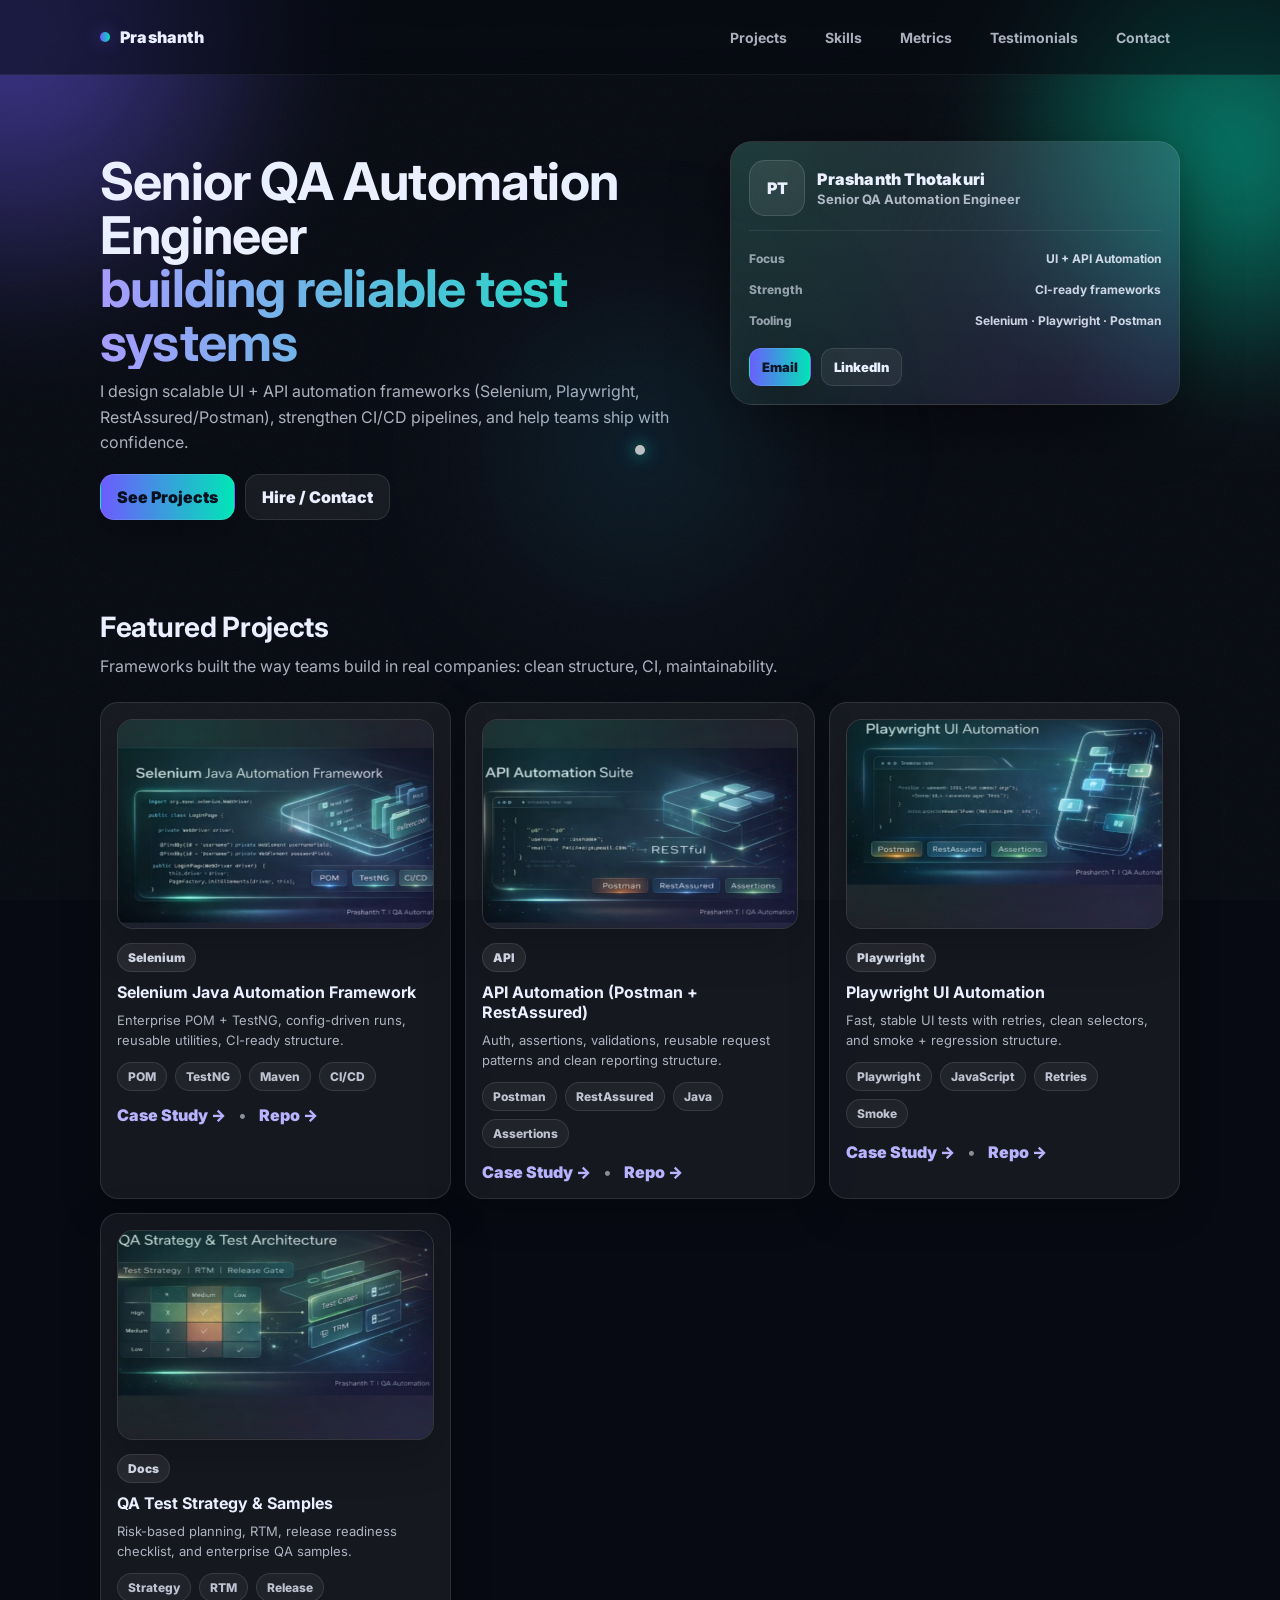
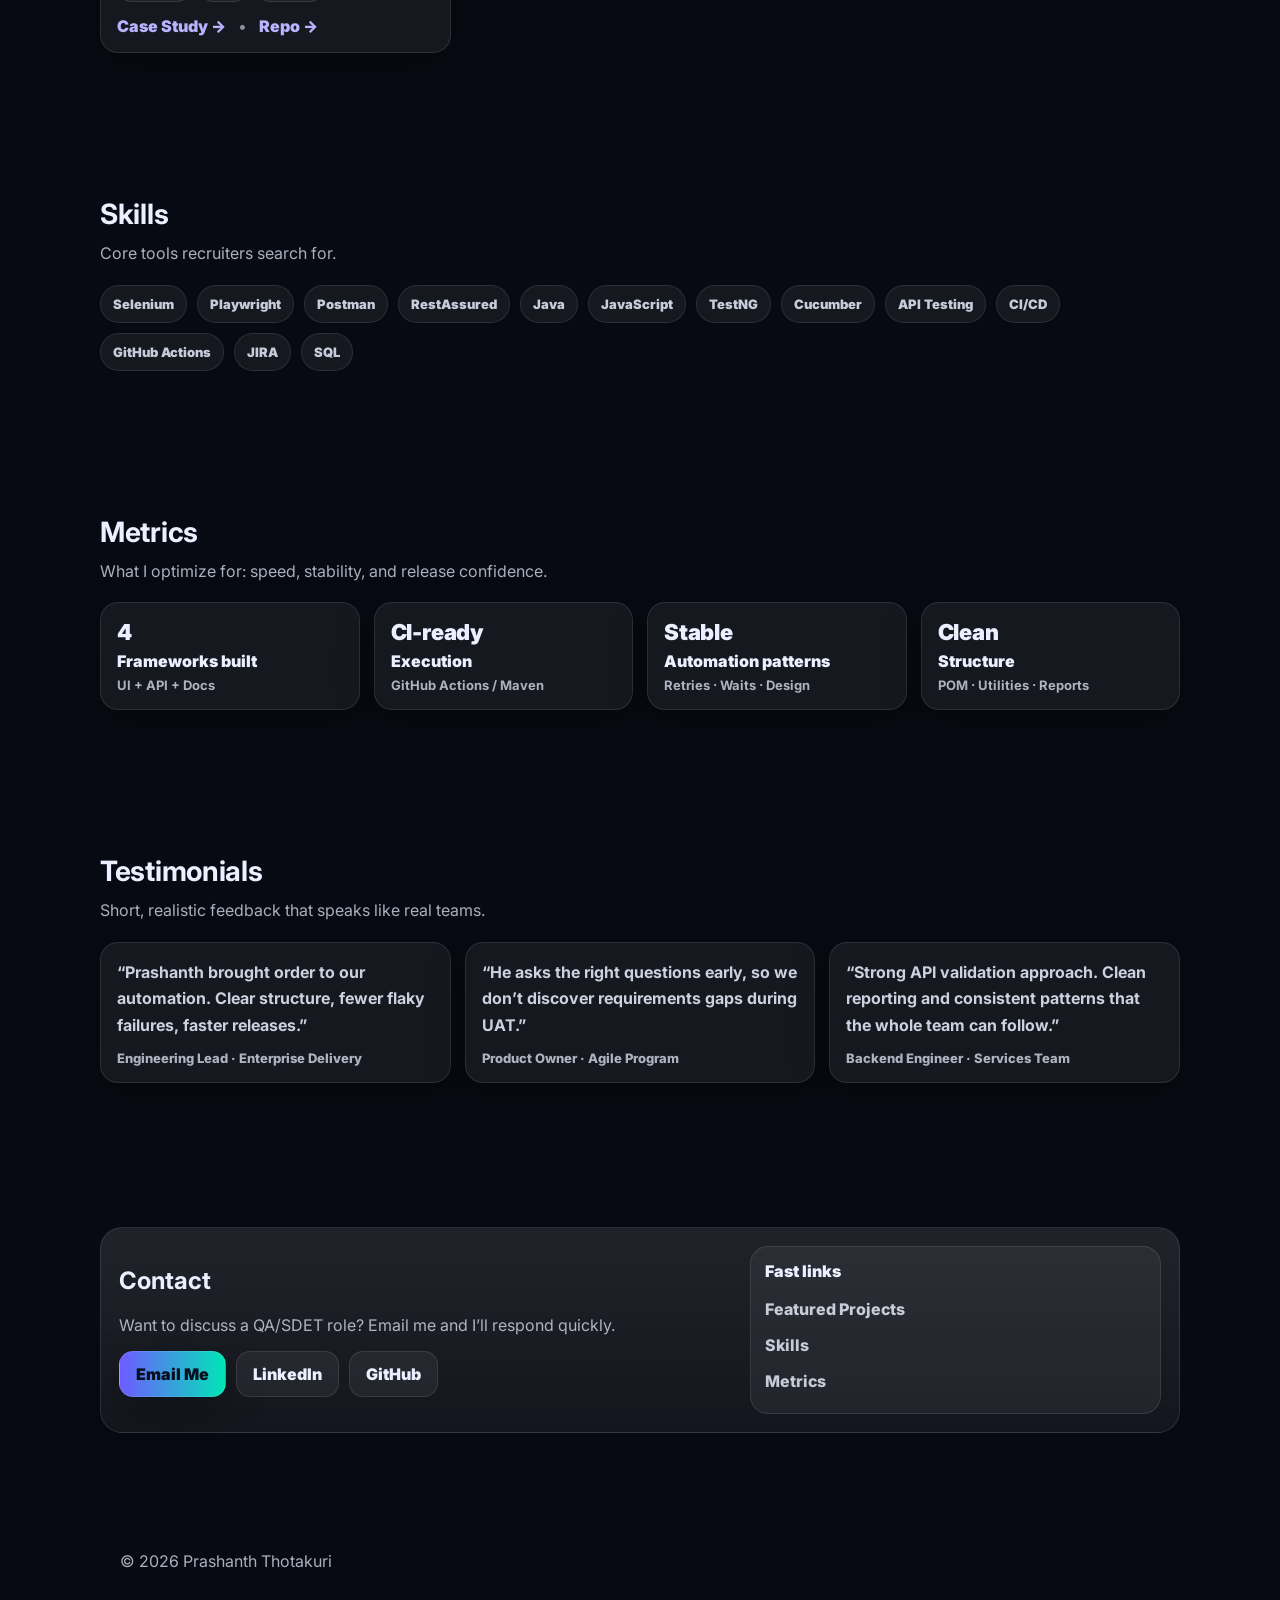
==== commit b62d1bea: "Update index.html" ====
--- a/index.html
+++ b/index.html
@@ -28,294 +28,294 @@
     <div class="noise"></div>
   </div>
 
-<header class="header">
-  <div class="container nav">
-    <a class="brand" href="#top">
-      <span class="dot"></span>
-      <span>Prashanth</span>
-    </a>
-
-    <nav class="links">
-      <a href="#projects">Projects</a>
-      <a href="#skills">Skills</a>
-      <a href="#metrics">Metrics</a>
-      <a href="#testimonials">Testimonials</a>
-      <a href="#contact">Contact</a>
-    </nav>
-  </div>
-</header>
-
-<main id="top" class="container">
-
-<!-- ================= HERO ================= -->
-<section class="hero">
-  <div>
-    <h1>
-      Senior QA Automation Engineer
-      <span class="gradient">building reliable test systems</span>
-    </h1>
-
-    <p class="subtitle">
-      I design scalable UI + API automation frameworks (Selenium, Playwright, RestAssured/Postman),
-      strengthen CI/CD pipelines, and help teams ship with confidence.
-    </p>
-
-    <div class="hero-actions">
-      <a class="btn" href="#projects">See Projects</a>
-      <a class="btn ghost" href="#contact">Hire / Contact</a>
-    </div>
-  </div>
-
-  <aside class="profile-card reveal">
-    <div class="profile-top">
-      <div class="avatar-fallback">PT</div>
-      <div>
-        <div class="name">Prashanth Thotakuri</div>
-        <div class="role">Senior QA Automation Engineer</div>
-      </div>
-    </div>
-
-    <div class="mini">
-      <div class="mini-row">
-        <div class="k">Focus</div>
-        <div class="v">UI + API Automation</div>
-      </div>
-      <div class="mini-row">
-        <div class="k">Strength</div>
-        <div class="v">CI-ready frameworks</div>
-      </div>
-      <div class="mini-row">
-        <div class="k">Tooling</div>
-        <div class="v">Selenium · Playwright · Postman</div>
-      </div>
-    </div>
-
-    <div class="profile-actions">
-      <a class="btn small" href="mailto:prashanththotakuri30@gmail.com">Email</a>
-      <a class="btn ghost small" href="https://www.linkedin.com/in/prashanth-prashanth-57b691130" target="_blank" rel="noreferrer">LinkedIn</a>
-    </div>
-  </aside>
-</section>
-
-<!-- ================= PROJECTS ================= -->
-<section id="projects" class="section">
-  <div class="section-head">
-    <h2>Featured Projects</h2>
-    <p>Frameworks built the way teams build in real companies: clean structure, CI, maintainability.</p>
-  </div>
-
-  <div class="grid">
-
-    <!-- Selenium -->
-    <article class="card project reveal">
-      <div class="thumb-wrap" data-parallax>
-        <img class="project-thumb"
-             src="assets/projects/selenium.webp"
-             alt="Selenium Java Automation Framework"
-             loading="lazy">
-      </div>
-
-      <div class="card-top">
-        <div class="badge">Selenium</div>
-        <h3>Selenium Java Automation Framework</h3>
-        <p>Enterprise POM + TestNG, config-driven runs, reusable utilities, CI-ready structure.</p>
-      </div>
-
-      <div class="tags">
-        <span>POM</span><span>TestNG</span><span>Maven</span><span>CI/CD</span>
-      </div>
-
-      <div class="card-actions">
-        <a class="link" href="./projects/selenium.html">Case Study →</a>
-        <span class="sep">•</span>
-        <a class="link" href="https://github.com/prashanththotakuri/selenium-java-automation-framework" target="_blank" rel="noreferrer">Repo →</a>
-      </div>
-    </article>
-
-    <!-- API -->
-    <article class="card project reveal">
-      <div class="thumb-wrap" data-parallax>
-        <img class="project-thumb"
-             src="assets/projects/api.webp"
-             alt="API Automation Suite"
-             loading="lazy">
-      </div>
-
-      <div class="card-top">
-        <div class="badge">API</div>
-        <h3>API Automation (Postman + RestAssured)</h3>
-        <p>Auth, assertions, validations, reusable request patterns and clean reporting structure.</p>
-      </div>
-
-      <div class="tags">
-        <span>Postman</span><span>RestAssured</span><span>Java</span><span>Assertions</span>
-      </div>
-
-      <div class="card-actions">
-        <a class="link" href="./projects/api.html">Case Study →</a>
-        <span class="sep">•</span>
-        <a class="link" href="https://github.com/prashanththotakuri/api-automation-postman-restassured" target="_blank" rel="noreferrer">Repo →</a>
-      </div>
-    </article>
-
-    <!-- Playwright -->
-    <article class="card project reveal">
-      <div class="thumb-wrap" data-parallax>
-        <img class="project-thumb"
-             src="assets/projects/playwright.webp"
-             alt="Playwright UI Automation"
-             loading="lazy">
-      </div>
-
-      <div class="card-top">
-        <div class="badge">Playwright</div>
-        <h3>Playwright UI Automation</h3>
-        <p>Fast, stable UI tests with retries, clean selectors, and smoke + regression structure.</p>
-      </div>
-
-      <div class="tags">
-        <span>Playwright</span><span>JavaScript</span><span>Retries</span><span>Smoke</span>
-      </div>
-
-      <div class="card-actions">
-        <a class="link" href="./projects/playwright.html">Case Study →</a>
-        <span class="sep">•</span>
-        <a class="link" href="https://github.com/prashanththotakuri/playwright-ui-automation" target="_blank" rel="noreferrer">Repo →</a>
-      </div>
-    </article>
-
-    <!-- QA Strategy -->
-    <article class="card project reveal">
-      <div class="thumb-wrap" data-parallax>
-        <img class="project-thumb"
-             src="assets/projects/qa-strategy.webp"
-             alt="QA Strategy & Test Architecture"
-             loading="lazy">
-      </div>
-
-      <div class="card-top">
-        <div class="badge">Docs</div>
-        <h3>QA Test Strategy & Samples</h3>
-        <p>Risk-based planning, RTM, release readiness checklist, and enterprise QA samples.</p>
-      </div>
-
-      <div class="tags">
-        <span>Strategy</span><span>RTM</span><span>Release</span>
-      </div>
-
-      <div class="card-actions">
-        <a class="link" href="./projects/qa-strategy.html">Case Study →</a>
-        <span class="sep">•</span>
-        <a class="link" href="https://github.com/prashanththotakuri/qa-test-strategy-and-samples" target="_blank" rel="noreferrer">Repo →</a>
-      </div>
-    </article>
-
-  </div>
-</section>
-
-<!-- ================= SKILLS ================= -->
-<section id="skills" class="section">
-  <div class="section-head">
-    <h2>Skills</h2>
-    <p>Core tools recruiters search for.</p>
-  </div>
-
-  <div class="pill-grid reveal">
-    <span>Selenium</span><span>Playwright</span><span>Postman</span><span>RestAssured</span>
-    <span>Java</span><span>JavaScript</span><span>TestNG</span><span>Cucumber</span>
-    <span>API Testing</span><span>CI/CD</span><span>GitHub Actions</span><span>JIRA</span><span>SQL</span>
-  </div>
-</section>
-
-<!-- ================= METRICS ================= -->
-<section id="metrics" class="section">
-  <div class="section-head">
-    <h2>Metrics</h2>
-    <p>What I optimize for: speed, stability, and release confidence.</p>
-  </div>
-
-  <div class="metrics reveal">
-    <div class="metric">
-      <div class="metric-num">4</div>
-      <div class="metric-label">Frameworks built</div>
-      <div class="metric-sub">UI + API + Docs</div>
-    </div>
-    <div class="metric">
-      <div class="metric-num">CI-ready</div>
-      <div class="metric-label">Execution</div>
-      <div class="metric-sub">GitHub Actions / Maven</div>
-    </div>
-    <div class="metric">
-      <div class="metric-num">Stable</div>
-      <div class="metric-label">Automation patterns</div>
-      <div class="metric-sub">Retries · Waits · Design</div>
-    </div>
-    <div class="metric">
-      <div class="metric-num">Clean</div>
-      <div class="metric-label">Structure</div>
-      <div class="metric-sub">POM · Utilities · Reports</div>
-    </div>
-  </div>
-</section>
-
-<!-- ================= TESTIMONIALS ================= -->
-<section id="testimonials" class="section">
-  <div class="section-head">
-    <h2>Testimonials</h2>
-    <p>Short, realistic feedback that speaks like real teams.</p>
-  </div>
-
-  <div class="tgrid">
-    <article class="tcard reveal">
-      <p class="tquote">“Prashanth brought order to our automation. Clear structure, fewer flaky failures, faster releases.”</p>
-      <div class="tby">Engineering Lead · Enterprise Delivery</div>
-    </article>
-
-    <article class="tcard reveal">
-      <p class="tquote">“He asks the right questions early, so we don’t discover requirements gaps during UAT.”</p>
-      <div class="tby">Product Owner · Agile Program</div>
-    </article>
-
-    <article class="tcard reveal">
-      <p class="tquote">“Strong API validation approach. Clean reporting and consistent patterns that the whole team can follow.”</p>
-      <div class="tby">Backend Engineer · Services Team</div>
-    </article>
-  </div>
-</section>
-
-<!-- ================= CONTACT ================= -->
-<section id="contact" class="section">
-  <div class="contact-box reveal">
-    <div>
-      <h2>Contact</h2>
-      <p class="muted">Want to discuss a QA/SDET role? Email me and I’ll respond quickly.</p>
-
-      <div class="contact-row">
-        <a class="btn" href="mailto:prashanththotakuri30@gmail.com">Email Me</a>
-        <a class="btn ghost" href="https://www.linkedin.com/in/prashanth-prashanth-57b691130" target="_blank" rel="noreferrer">LinkedIn</a>
-        <a class="btn ghost" href="https://github.com/prashanththotakuri" target="_blank" rel="noreferrer">GitHub</a>
-      </div>
-    </div>
-
-    <div class="contact-side">
-      <div class="mini-card">
-        <div class="mini-title">Fast links</div>
-        <a href="#projects">Featured Projects</a>
+  <header class="header">
+    <div class="container nav">
+      <a class="brand" href="#top">
+        <span class="dot"></span>
+        <span>Prashanth</span>
+      </a>
+
+      <nav class="links">
+        <a href="#projects">Projects</a>
         <a href="#skills">Skills</a>
         <a href="#metrics">Metrics</a>
-      </div>
+        <a href="#testimonials">Testimonials</a>
+        <a href="#contact">Contact</a>
+      </nav>
     </div>
-  </div>
-</section>
-
-<footer class="footer muted">
-  <div class="container">
-    © <span id="year"></span> Prashanth Thotakuri
-  </div>
-</footer>
-
-</main>
-
-<script src="./script.js"></script>
+  </header>
+
+  <main id="top" class="container">
+
+    <!-- ================= HERO ================= -->
+    <section class="hero">
+      <div>
+        <h1>
+          Senior QA Automation Engineer
+          <span class="gradient">building reliable test systems</span>
+        </h1>
+
+        <p class="subtitle">
+          I design scalable UI + API automation frameworks (Selenium, Playwright, RestAssured/Postman),
+          strengthen CI/CD pipelines, and help teams ship with confidence.
+        </p>
+
+        <div class="hero-actions">
+          <a class="btn" href="#projects">See Projects</a>
+          <a class="btn ghost" href="#contact">Hire / Contact</a>
+        </div>
+      </div>
+
+      <aside class="profile-card reveal">
+        <div class="profile-top">
+          <div class="avatar-fallback">PT</div>
+          <div>
+            <div class="name">Prashanth Thotakuri</div>
+            <div class="role">Senior QA Automation Engineer</div>
+          </div>
+        </div>
+
+        <div class="mini">
+          <div class="mini-row">
+            <div class="k">Focus</div>
+            <div class="v">UI + API Automation</div>
+          </div>
+          <div class="mini-row">
+            <div class="k">Strength</div>
+            <div class="v">CI-ready frameworks</div>
+          </div>
+          <div class="mini-row">
+            <div class="k">Tooling</div>
+            <div class="v">Selenium · Playwright · Postman</div>
+          </div>
+        </div>
+
+        <div class="profile-actions">
+          <a class="btn small" href="mailto:prashanththotakuri30@gmail.com">Email</a>
+          <a class="btn ghost small" href="https://www.linkedin.com/in/prashanth-prashanth-57b691130" target="_blank" rel="noreferrer">LinkedIn</a>
+        </div>
+      </aside>
+    </section>
+
+    <!-- ================= PROJECTS ================= -->
+    <section id="projects" class="section">
+      <div class="section-head">
+        <h2>Featured Projects</h2>
+        <p>Frameworks built the way teams build in real companies: clean structure, CI, maintainability.</p>
+      </div>
+
+      <div class="grid">
+
+        <!-- Selenium -->
+        <article class="card project reveal">
+          <div class="thumb-wrap" data-parallax>
+            <img class="project-thumb"
+                 src="assets/projects/selenium.webp"
+                 alt="Selenium Java Automation Framework"
+                 loading="lazy">
+          </div>
+
+          <div class="card-top">
+            <div class="badge">Selenium</div>
+            <h3>Selenium Java Automation Framework</h3>
+            <p>Enterprise POM + TestNG, config-driven runs, reusable utilities, CI-ready structure.</p>
+          </div>
+
+          <div class="tags">
+            <span>POM</span><span>TestNG</span><span>Maven</span><span>CI/CD</span>
+          </div>
+
+          <div class="card-actions">
+            <a class="link" href="./projects/selenium.html">Case Study →</a>
+            <span class="sep">•</span>
+            <a class="link" href="https://github.com/prashanththotakuri/selenium-java-automation-framework" target="_blank" rel="noreferrer">Repo →</a>
+          </div>
+        </article>
+
+        <!-- API -->
+        <article class="card project reveal">
+          <div class="thumb-wrap" data-parallax>
+            <img class="project-thumb"
+                 src="assets/projects/api.webp"
+                 alt="API Automation Suite"
+                 loading="lazy">
+          </div>
+
+          <div class="card-top">
+            <div class="badge">API</div>
+            <h3>API Automation (Postman + RestAssured)</h3>
+            <p>Auth, assertions, validations, reusable request patterns and clean reporting structure.</p>
+          </div>
+
+          <div class="tags">
+            <span>Postman</span><span>RestAssured</span><span>Java</span><span>Assertions</span>
+          </div>
+
+          <div class="card-actions">
+            <a class="link" href="./projects/api.html">Case Study →</a>
+            <span class="sep">•</span>
+            <a class="link" href="https://github.com/prashanththotakuri/api-automation-postman-restassured" target="_blank" rel="noreferrer">Repo →</a>
+          </div>
+        </article>
+
+        <!-- Playwright -->
+        <article class="card project reveal">
+          <div class="thumb-wrap" data-parallax>
+            <img class="project-thumb"
+                 src="assets/projects/playwright.webp"
+                 alt="Playwright UI Automation"
+                 loading="lazy">
+          </div>
+
+          <div class="card-top">
+            <div class="badge">Playwright</div>
+            <h3>Playwright UI Automation</h3>
+            <p>Fast, stable UI tests with retries, clean selectors, and smoke + regression structure.</p>
+          </div>
+
+          <div class="tags">
+            <span>Playwright</span><span>JavaScript</span><span>Retries</span><span>Smoke</span>
+          </div>
+
+          <div class="card-actions">
+            <a class="link" href="./projects/playwright.html">Case Study →</a>
+            <span class="sep">•</span>
+            <a class="link" href="https://github.com/prashanththotakuri/playwright-ui-automation" target="_blank" rel="noreferrer">Repo →</a>
+          </div>
+        </article>
+
+        <!-- QA Strategy -->
+        <article class="card project reveal">
+          <div class="thumb-wrap" data-parallax>
+            <img class="project-thumb"
+                 src="assets/projects/qa-strategy.webp"
+                 alt="QA Strategy & Test Architecture"
+                 loading="lazy">
+          </div>
+
+          <div class="card-top">
+            <div class="badge">Docs</div>
+            <h3>QA Test Strategy & Samples</h3>
+            <p>Risk-based planning, RTM, release readiness checklist, and enterprise QA samples.</p>
+          </div>
+
+          <div class="tags">
+            <span>Strategy</span><span>RTM</span><span>Release</span>
+          </div>
+
+          <div class="card-actions">
+            <a class="link" href="./projects/qa-strategy.html">Case Study →</a>
+            <span class="sep">•</span>
+            <a class="link" href="https://github.com/prashanththotakuri/qa-test-strategy-and-samples" target="_blank" rel="noreferrer">Repo →</a>
+          </div>
+        </article>
+
+      </div>
+    </section>
+
+    <!-- ================= SKILLS ================= -->
+    <section id="skills" class="section">
+      <div class="section-head">
+        <h2>Skills</h2>
+        <p>Core tools recruiters search for.</p>
+      </div>
+
+      <div class="pill-grid reveal">
+        <span>Selenium</span><span>Playwright</span><span>Postman</span><span>RestAssured</span>
+        <span>Java</span><span>JavaScript</span><span>TestNG</span><span>Cucumber</span>
+        <span>API Testing</span><span>CI/CD</span><span>GitHub Actions</span><span>JIRA</span><span>SQL</span>
+      </div>
+    </section>
+
+    <!-- ================= METRICS ================= -->
+    <section id="metrics" class="section">
+      <div class="section-head">
+        <h2>Metrics</h2>
+        <p>What I optimize for: speed, stability, and release confidence.</p>
+      </div>
+
+      <div class="metrics reveal">
+        <div class="metric">
+          <div class="metric-num">4</div>
+          <div class="metric-label">Frameworks built</div>
+          <div class="metric-sub">UI + API + Docs</div>
+        </div>
+        <div class="metric">
+          <div class="metric-num">CI-ready</div>
+          <div class="metric-label">Execution</div>
+          <div class="metric-sub">GitHub Actions / Maven</div>
+        </div>
+        <div class="metric">
+          <div class="metric-num">Stable</div>
+          <div class="metric-label">Automation patterns</div>
+          <div class="metric-sub">Retries · Waits · Design</div>
+        </div>
+        <div class="metric">
+          <div class="metric-num">Clean</div>
+          <div class="metric-label">Structure</div>
+          <div class="metric-sub">POM · Utilities · Reports</div>
+        </div>
+      </div>
+    </section>
+
+    <!-- ================= TESTIMONIALS ================= -->
+    <section id="testimonials" class="section">
+      <div class="section-head">
+        <h2>Testimonials</h2>
+        <p>Short, realistic feedback that speaks like real teams.</p>
+      </div>
+
+      <div class="tgrid">
+        <article class="tcard reveal">
+          <p class="tquote">“Prashanth brought order to our automation. Clear structure, fewer flaky failures, faster releases.”</p>
+          <div class="tby">Engineering Lead · Enterprise Delivery</div>
+        </article>
+
+        <article class="tcard reveal">
+          <p class="tquote">“He asks the right questions early, so we don’t discover requirements gaps during UAT.”</p>
+          <div class="tby">Product Owner · Agile Program</div>
+        </article>
+
+        <article class="tcard reveal">
+          <p class="tquote">“Strong API validation approach. Clean reporting and consistent patterns that the whole team can follow.”</p>
+          <div class="tby">Backend Engineer · Services Team</div>
+        </article>
+      </div>
+    </section>
+
+    <!-- ================= CONTACT ================= -->
+    <section id="contact" class="section">
+      <div class="contact-box reveal">
+        <div>
+          <h2>Contact</h2>
+          <p class="muted">Want to discuss a QA/SDET role? Email me and I’ll respond quickly.</p>
+
+          <div class="contact-row">
+            <a class="btn" href="mailto:prashanththotakuri30@gmail.com">Email Me</a>
+            <a class="btn ghost" href="https://www.linkedin.com/in/prashanth-prashanth-57b691130" target="_blank" rel="noreferrer">LinkedIn</a>
+            <a class="btn ghost" href="https://github.com/prashanththotakuri" target="_blank" rel="noreferrer">GitHub</a>
+          </div>
+        </div>
+
+        <div class="contact-side">
+          <div class="mini-card">
+            <div class="mini-title">Fast links</div>
+            <a href="#projects">Featured Projects</a>
+            <a href="#skills">Skills</a>
+            <a href="#metrics">Metrics</a>
+          </div>
+        </div>
+      </div>
+    </section>
+
+    <footer class="footer muted">
+      <div class="container">
+        © <span id="year"></span> Prashanth Thotakuri
+      </div>
+    </footer>
+
+  </main>
+
+  <script src="./script.js"></script>
 </body>
 </html>
--- a/styles.css
+++ b/styles.css
@@ -24,8 +24,71 @@
 .container{max-width:var(--max); margin:0 auto; padding:0 20px}
 .section{padding:72px 0}
 .muted{color:var(--muted)}
-
-/* Background */
+.sep{opacity:.55; margin:0 8px}
+
+/* Make anchor links land nicely below sticky header */
+#projects, #skills, #metrics, #testimonials, #contact { scroll-margin-top: 92px; }
+
+/* ===== Cursor FX (next level) ===== */
+.cursorfx{
+  position:fixed;
+  inset:0;
+  pointer-events:none;
+  z-index:9999;
+  --x: 50vw;
+  --y: 50vh;
+}
+.cursorfx-glow{
+  position:absolute;
+  left:var(--x); top:var(--y);
+  width: 320px; height: 320px;
+  transform: translate(-50%,-50%);
+  filter: blur(90px);
+  opacity:.55;
+  background:
+    radial-gradient(circle, rgba(0,230,183,.35), rgba(0,0,0,0) 60%),
+    radial-gradient(circle, rgba(109,91,255,.25), rgba(0,0,0,0) 65%);
+  transition: opacity .18s ease, transform .18s ease, filter .18s ease;
+  mix-blend-mode: screen;
+}
+.cursorfx-core{
+  position:absolute;
+  left:var(--x); top:var(--y);
+  width: 10px; height: 10px;
+  transform: translate(-50%,-50%);
+  border-radius: 999px;
+  background: rgba(255,255,255,.85);
+  box-shadow:
+    0 0 16px rgba(0,230,183,.9),
+    0 0 30px rgba(109,91,255,.6);
+  opacity:.85;
+}
+.cursorfx-pulse{
+  position:fixed;
+  left:var(--x); top:var(--y);
+  width:24px; height:24px;
+  border-radius:999px;
+  transform: translate(-50%,-50%);
+  pointer-events:none;
+  mix-blend-mode: screen;
+  background: radial-gradient(circle, rgba(255,255,255,.95), rgba(255,255,255,0) 70%);
+  box-shadow: 0 0 40px rgba(0,230,183,.65), 0 0 70px rgba(109,91,255,.55);
+  animation: pulseBurst .55s ease-out forwards;
+}
+@keyframes pulseBurst{
+  0%{ transform:translate(-50%,-50%) scale(1); opacity:.95; }
+  100%{ transform:translate(-50%,-50%) scale(18); opacity:0; }
+}
+.cursorfx.is-boost .cursorfx-glow{
+  opacity:.85;
+  filter: blur(105px);
+  transform: translate(-50%,-50%) scale(1.06);
+}
+.cursorfx.is-boost .cursorfx-core{
+  box-shadow: 0 0 22px rgba(0,230,183,1), 0 0 46px rgba(109,91,255,.7);
+}
+
+/* ===== Background ===== */
 .bg{position:fixed; inset:0; pointer-events:none; z-index:-2}
 .blob{
   position:absolute; width:520px; height:520px;
@@ -42,13 +105,12 @@
   opacity:.35;
   mix-blend-mode: overlay;
 }
-
 @keyframes float{
   0%,100%{transform:translate(0,0) scale(1)}
   50%{transform:translate(16px,18px) scale(1.05)}
 }
 
-/* Header */
+/* ===== Header ===== */
 .header{
   position:sticky; top:0; z-index:50;
   backdrop-filter: blur(14px);
@@ -61,7 +123,7 @@
 }
 .brand{
   display:flex; align-items:center; gap:10px;
-  text-decoration:none; font-weight:800; letter-spacing:.2px;
+  text-decoration:none; font-weight:900; letter-spacing:.2px;
 }
 .dot{
   width:10px; height:10px; border-radius:999px;
@@ -71,26 +133,12 @@
 .links{display:flex; gap:18px}
 .links a{
   text-decoration:none; color:var(--muted);
-  font-weight:600; font-size:14px;
+  font-weight:700; font-size:14px;
   padding:10px 10px; border-radius:12px;
 }
 .links a:hover{color:var(--text); background:rgba(255,255,255,.06)}
-.nav-cta{display:flex; gap:10px}
-.menu{display:none}
-
-.mobile{
-  display:none;
-  padding:10px 0 18px;
-  border-top:1px solid rgba(255,255,255,.06);
-}
-.mobile a{
-  display:block; padding:12px 6px; text-decoration:none; color:var(--muted);
-  font-weight:600;
-}
-.mobile a:hover{color:var(--text)}
-.mobile.open{display:block}
-
-/* Buttons */
+
+/* ===== Buttons ===== */
 .btn{
   display:inline-flex; align-items:center; justify-content:center;
   text-decoration:none;
@@ -98,7 +146,7 @@
   border-radius:14px;
   background: linear-gradient(90deg, #6D5BFF, #00E6B7);
   color:#08101F;
-  font-weight:800;
+  font-weight:900;
   border:1px solid rgba(255,255,255,.10);
   box-shadow: 0 14px 40px rgba(0,0,0,.25);
   transition: transform .15s ease, filter .15s ease;
@@ -112,7 +160,7 @@
 }
 .btn.small{padding:10px 12px; border-radius:12px; font-size:13px}
 
-/* Hero */
+/* ===== Hero ===== */
 .hero{
   padding:66px 0 18px;
   display:grid;
@@ -142,7 +190,7 @@
 }
 .hero-actions{display:flex; gap:10px; flex-wrap:wrap; margin-top:18px}
 
-/* Profile card (premium) */
+/* Profile card */
 .profile-card{
   border-radius: 22px;
   border:1px solid rgba(255,255,255,.10);
@@ -181,13 +229,13 @@
 .section-head h2{margin:0; font-size:28px; letter-spacing:-.3px}
 .section-head p{margin:10px 0 0; color:var(--muted); max-width:70ch; line-height:1.6}
 
+/* Projects grid */
 .grid{
   margin-top:22px;
   display:grid;
   grid-template-columns: repeat(3, 1fr);
   gap:14px;
 }
-
 .card{
   border-radius: var(--radius);
   border:1px solid rgba(255,255,255,.10);
@@ -197,21 +245,20 @@
   transition: transform .15s ease, background .15s ease;
 }
 .card:hover{transform: translateY(-2px); background: rgba(255,255,255,.08)}
-
 .card-top{margin-top:8px}
+
 .badge{
   display:inline-flex; align-items:center;
   padding:6px 10px;
   border-radius:999px;
   background: rgba(255,255,255,.08);
   border:1px solid rgba(255,255,255,.10);
-  font-size:12px; font-weight:800;
+  font-size:12px; font-weight:900;
   color: rgba(234,240,255,.9);
 }
 
-/* ===== Project thumbnails (premium cards) ===== */
+/* Project thumbnails */
 .card.project{ overflow:hidden; }
-
 .thumb-wrap{
   position: relative;
   width: 100%;
@@ -224,8 +271,6 @@
   transform: translateZ(0);
   box-shadow: 0 14px 44px rgba(0,0,0,.22);
 }
-
-/* soft glow overlay */
 .thumb-wrap::after{
   content:"";
   position:absolute; inset:-20%;
@@ -236,7 +281,6 @@
   pointer-events:none;
   transition: opacity .25s ease;
 }
-
 .project-thumb{
   width:100%;
   height:100%;
@@ -247,30 +291,10 @@
   will-change: transform;
   filter: saturate(1.05) contrast(1.03);
 }
-
-.card.project:hover .project-thumb{ transform: translate3d(0,0,0) scale(1.08); }
 .card.project:hover .thumb-wrap::after{ opacity:.9; }
 
 .card h3{margin:10px 0 8px; font-size:16px}
 .card p{margin:0; color:var(--muted); line-height:1.55; font-size:13px}
-.project-points{
-  margin-top: 12px;
-  display: grid;
-  gap: 8px;
-}
-.pp{
-  display:flex;
-  gap:10px;
-  align-items:flex-start;
-  color: rgba(234,240,255,.82);
-  font-weight:700;
-  font-size:13px;
-  line-height:1.35;
-}
-.pp span{
-  flex:0 0 auto;
-  filter: drop-shadow(0 0 10px rgba(0,230,183,.25));
-}
 
 .tags{display:flex; flex-wrap:wrap; gap:8px; margin-top:12px}
 .tags span{
@@ -280,8 +304,9 @@
   color: rgba(234,240,255,.78);
   border:1px solid rgba(255,255,255,.10);
   background: rgba(255,255,255,.05);
-  font-weight:700;
-}
+  font-weight:800;
+}
+
 .card-actions{margin-top:14px}
 .link{
   text-decoration:none;
@@ -290,6 +315,7 @@
 }
 .link:hover{text-decoration:underline}
 
+/* Skills pills */
 .pill-grid{
   margin-top:18px;
   display:flex; flex-wrap:wrap; gap:10px;
@@ -300,9 +326,44 @@
   border:1px solid rgba(255,255,255,.10);
   background: rgba(255,255,255,.06);
   color: rgba(234,240,255,.84);
-  font-weight:800;
+  font-weight:900;
   font-size:13px;
 }
+
+/* Metrics */
+.metrics{
+  margin-top:18px;
+  display:grid;
+  grid-template-columns: repeat(4, 1fr);
+  gap:14px;
+}
+.metric{
+  border-radius: 18px;
+  border:1px solid rgba(255,255,255,.10);
+  background: rgba(255,255,255,.06);
+  padding:16px;
+  box-shadow: 0 12px 40px rgba(0,0,0,.22);
+}
+.metric-num{font-weight:900; font-size:22px; letter-spacing:-.2px}
+.metric-label{margin-top:6px; font-weight:900}
+.metric-sub{margin-top:6px; color:var(--muted); font-weight:700; font-size:13px}
+
+/* Testimonials */
+.tgrid{
+  margin-top:18px;
+  display:grid;
+  grid-template-columns: repeat(3, 1fr);
+  gap:14px;
+}
+.tcard{
+  border-radius: 18px;
+  border:1px solid rgba(255,255,255,.10);
+  background: rgba(255,255,255,.06);
+  padding:16px;
+  box-shadow: 0 12px 40px rgba(0,0,0,.22);
+}
+.tquote{margin:0; line-height:1.65; color:rgba(234,240,255,.86); font-weight:700}
+.tby{margin-top:12px; color:var(--muted); font-weight:800; font-size:13px}
 
 /* Contact */
 .contact-box{
@@ -327,154 +388,36 @@
   color: rgba(234,240,255,.82);
   text-decoration:none;
   padding:8px 0;
-  font-weight:700;
+  font-weight:800;
 }
 .mini-card a:hover{text-decoration:underline}
 
 .footer{padding:46px 0 34px}
 
-/* Reveal Animations */
+/* Reveal animations */
 .reveal{
   opacity:0;
   transform: translateY(14px);
   transition: opacity .6s ease, transform .6s ease;
 }
-.reveal.show{
-  opacity:1;
-  transform: translateY(0);
-}
+.reveal.show{opacity:1; transform: translateY(0)}
 
 /* Responsive */
 @media (max-width: 980px){
   .grid{grid-template-columns: 1fr}
   .hero{grid-template-columns: 1fr}
+  .metrics{grid-template-columns: 1fr 1fr}
+  .tgrid{grid-template-columns: 1fr}
   h1{font-size:40px}
-  .links, .nav-cta{display:none}
-  .menu{
-    display:inline-flex;
-    align-items:center; justify-content:center;
-    width:44px; height:44px;
-    border-radius:14px;
-    border:1px solid rgba(255,255,255,.10);
-    background: rgba(255,255,255,.06);
-    color: var(--text);
-    font-size:18px;
-  }
   .contact-box{grid-template-columns: 1fr}
 }
 
 /* Reduced motion */
 @media (prefers-reduced-motion: reduce){
   html{scroll-behavior:auto}
-  .blob, .ping{animation:none}
+  .blob{animation:none}
   .reveal{transition:none}
   .project-thumb{transition:none; transform:none}
   .thumb-wrap::after{transition:none}
-}/* =========================
-   DESIGN MONSTER CURSOR FX
-   ========================= */
-
-/* keep normal cursor visible? if you want the monster effect ONLY, uncomment the next line */
-/* body{ cursor:none; } */
-
-.cursorfx{
-  position: fixed;
-  inset: 0;
-  z-index: 9999;
-  pointer-events: none;
-  --x: 50vw;
-  --y: 50vh;
-}
-
-.cursorfx-glow{
-  position:absolute;
-  left: var(--x);
-  top: var(--y);
-  width: 520px;
-  height: 520px;
-  transform: translate(-50%, -50%);
-  border-radius: 999px;
-  filter: blur(90px);
-  opacity: .85;
-  mix-blend-mode: screen;
-  background:
-    radial-gradient(circle at 30% 30%, rgba(0,230,183,.65), transparent 55%),
-    radial-gradient(circle at 70% 70%, rgba(109,91,255,.60), transparent 55%);
-  transition: opacity .2s ease, filter .2s ease, transform .2s ease;
-}
-
-.cursorfx-core{
-  position:absolute;
-  left: var(--x);
-  top: var(--y);
-  width: 10px;
-  height: 10px;
-  transform: translate(-50%, -50%);
-  border-radius: 999px;
-  background: rgba(255,255,255,.9);
-  mix-blend-mode: screen;
-  box-shadow:
-    0 0 14px rgba(0,230,183,.85),
-    0 0 26px rgba(109,91,255,.65);
-  opacity: .9;
-}
-
-.cursorfx-dot{
-  position:absolute;
-  width: 10px;
-  height: 10px;
-  border-radius: 999px;
-  background: radial-gradient(circle, rgba(255,255,255,.75), rgba(255,255,255,0) 70%);
-  box-shadow:
-    0 0 18px rgba(0,230,183,.45),
-    0 0 26px rgba(109,91,255,.35);
-  mix-blend-mode: screen;
-  pointer-events:none;
-}
-
-/* Don’t break mobile */
-@media (hover: none) and (pointer: coarse){
-  .cursorfx{ display:none; }
-}
-
-@media (prefers-reduced-motion: reduce){
-  .cursorfx{ display:none; }
-}
-
-/* Click pulse */
-.cursorfx-pulse{
-  position:absolute;
-  width: 24px;
-  height: 24px;
-  border-radius: 999px;
-  transform: translate(-50%, -50%);
-  left: var(--x);
-  top: var(--y);
-  pointer-events:none;
-  mix-blend-mode: screen;
-
-  background: radial-gradient(circle, rgba(255,255,255,.95), rgba(255,255,255,0) 70%);
-  box-shadow:
-    0 0 40px rgba(0,230,183,.65),
-    0 0 70px rgba(109,91,255,.55);
-  opacity: .9;
-
-  animation: pulseBurst .55s ease-out forwards;
-}
-
-@keyframes pulseBurst{
-  0%   { transform: translate(-50%, -50%) scale(1);   opacity: .95; }
-  100% { transform: translate(-50%, -50%) scale(18);  opacity: 0; }
-}
-
-/* Hover boost (default off) */
-.cursorfx.is-boost .cursorfx-glow{
-  opacity: .98;
-  filter: blur(105px);
-  transform: translate(-50%, -50%) scale(1.08);
-}
-.cursorfx.is-boost .cursorfx-core{
-  box-shadow:
-    0 0 22px rgba(0,230,183,1),
-    0 0 46px rgba(109,91,255,.7);
-}
+  .cursorfx{display:none}
+}
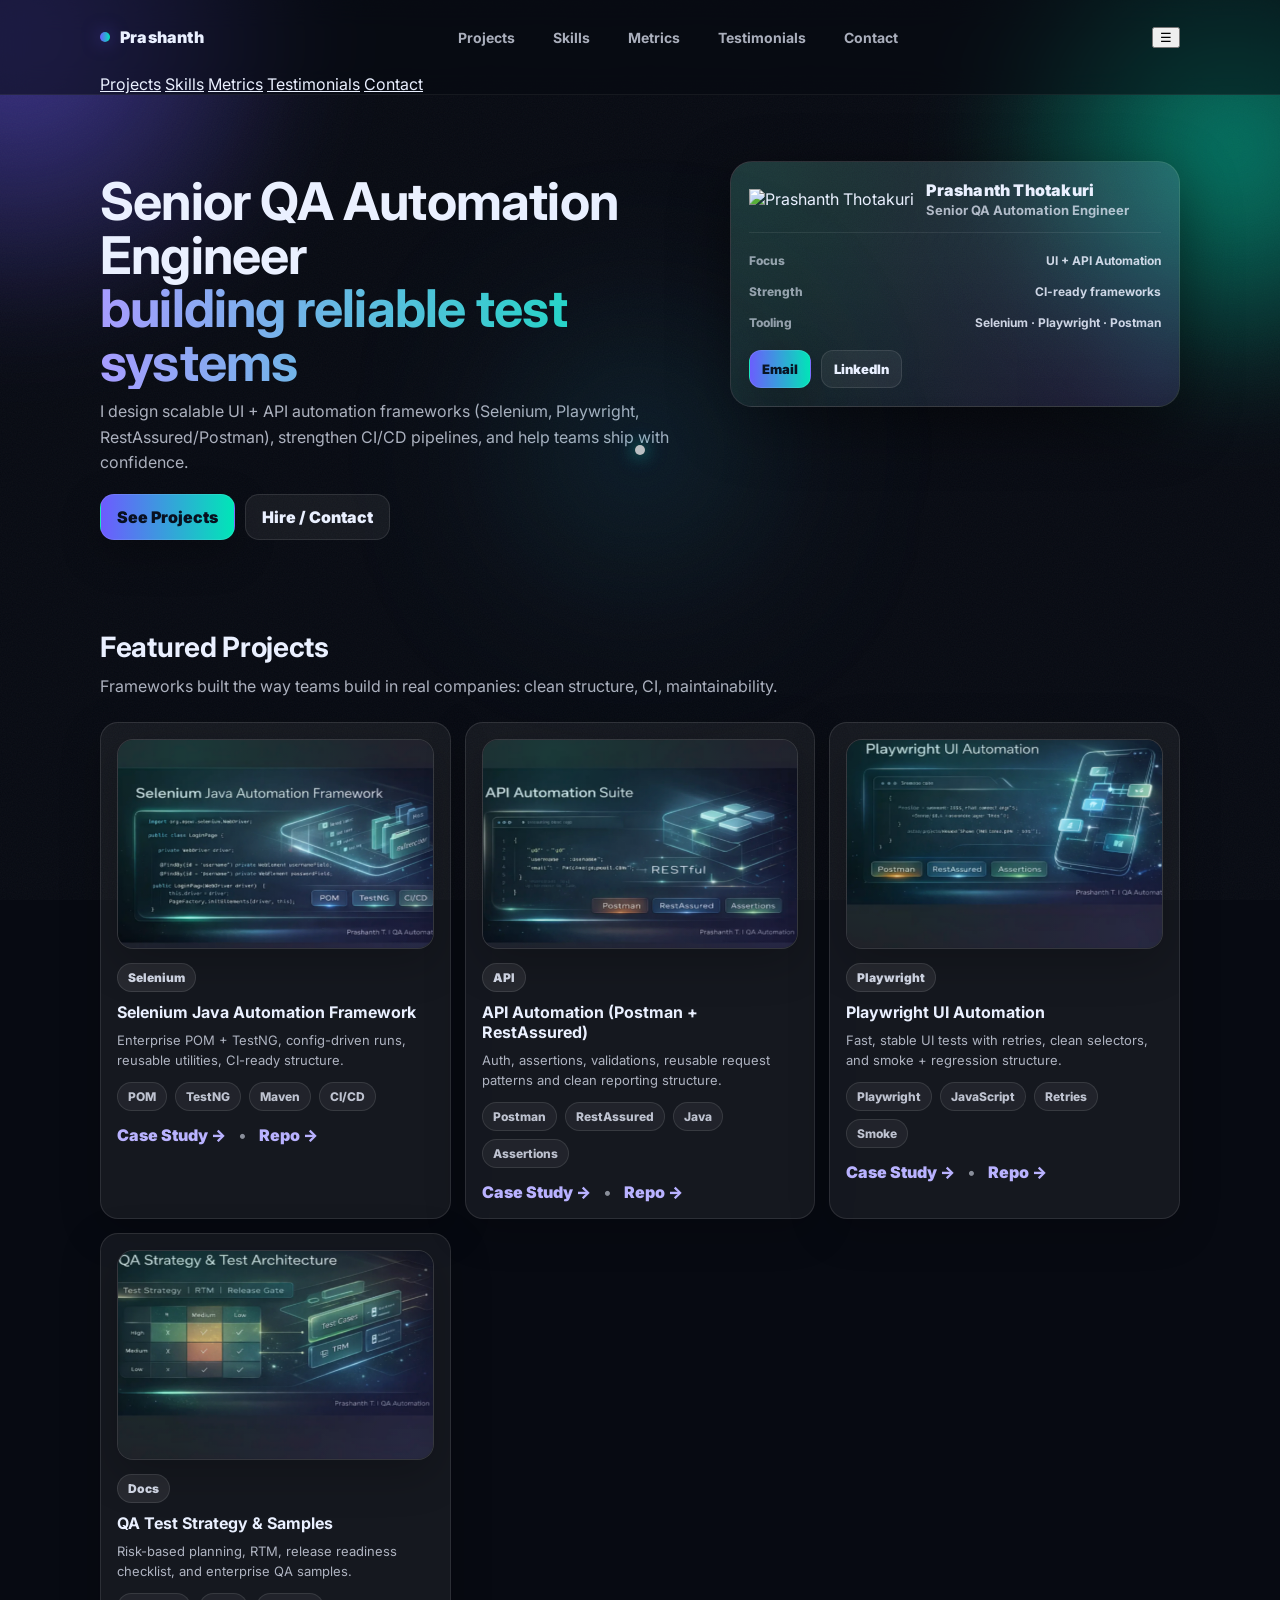
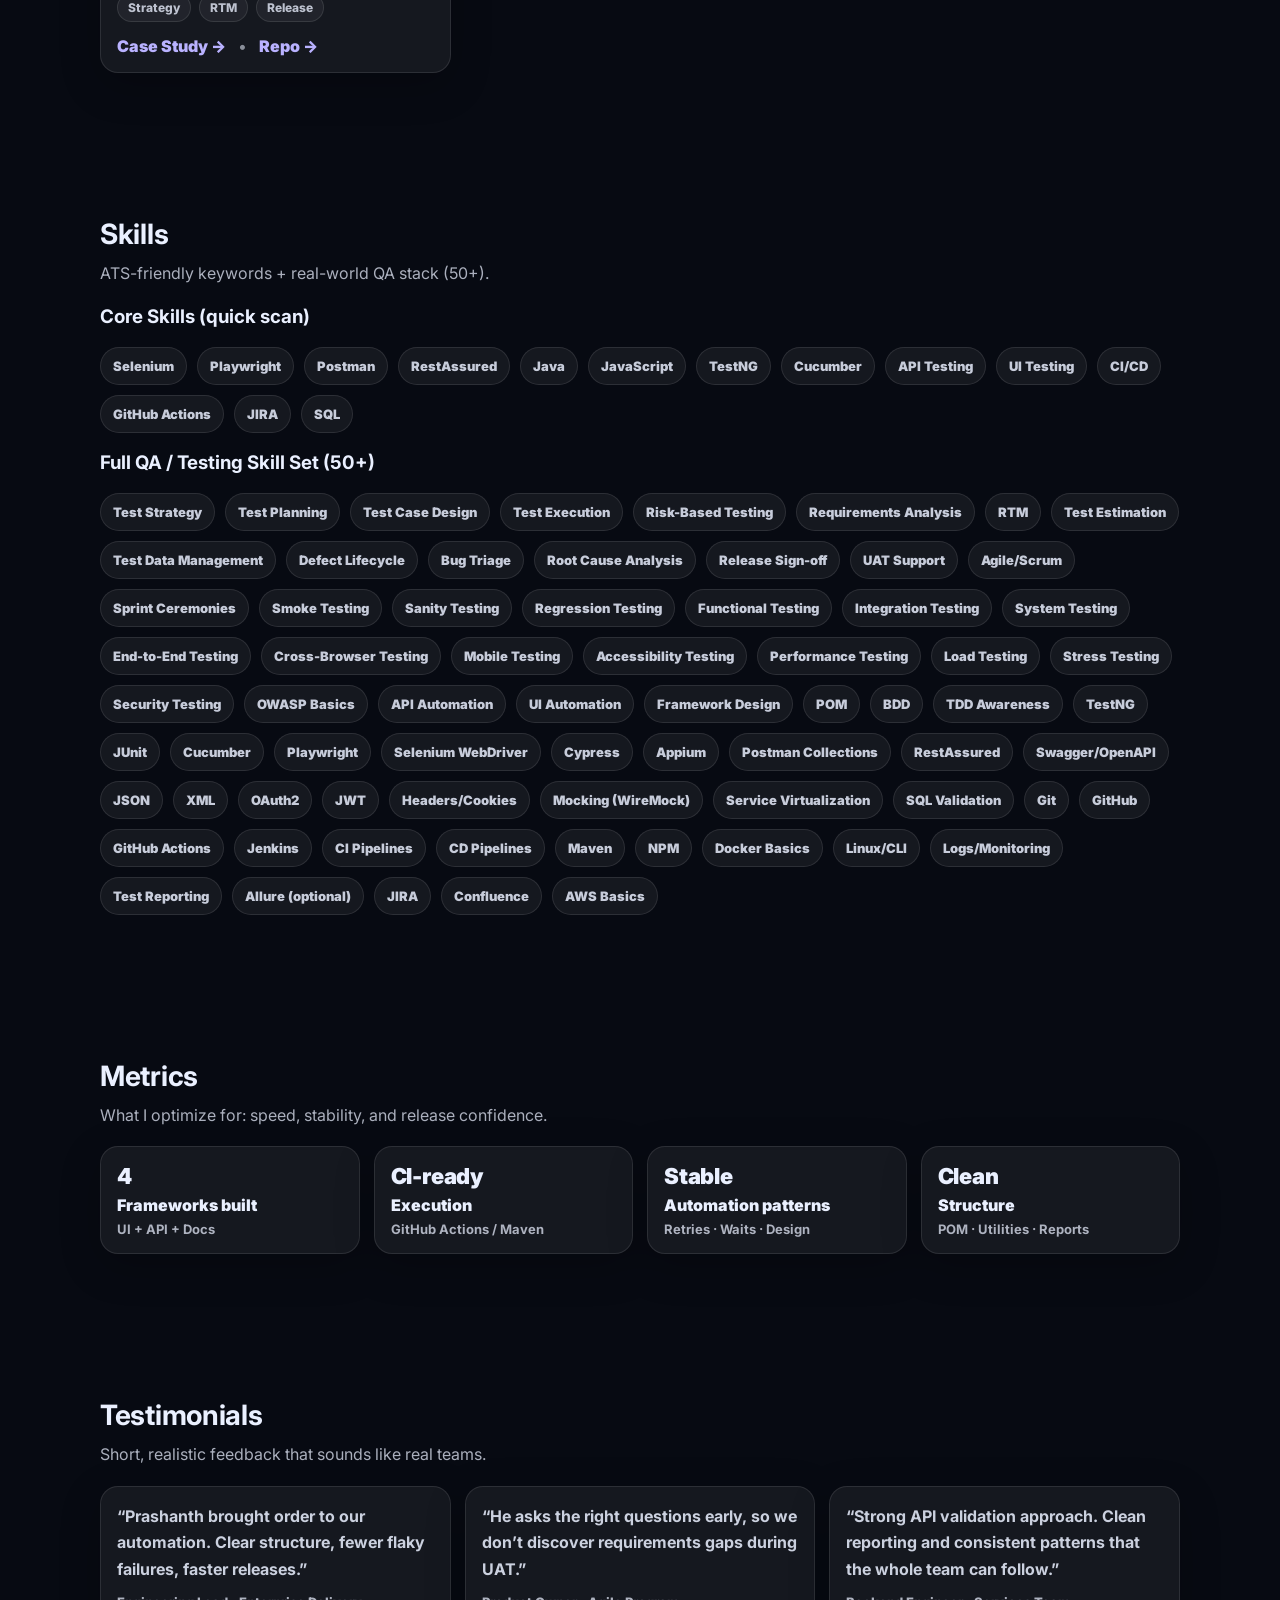
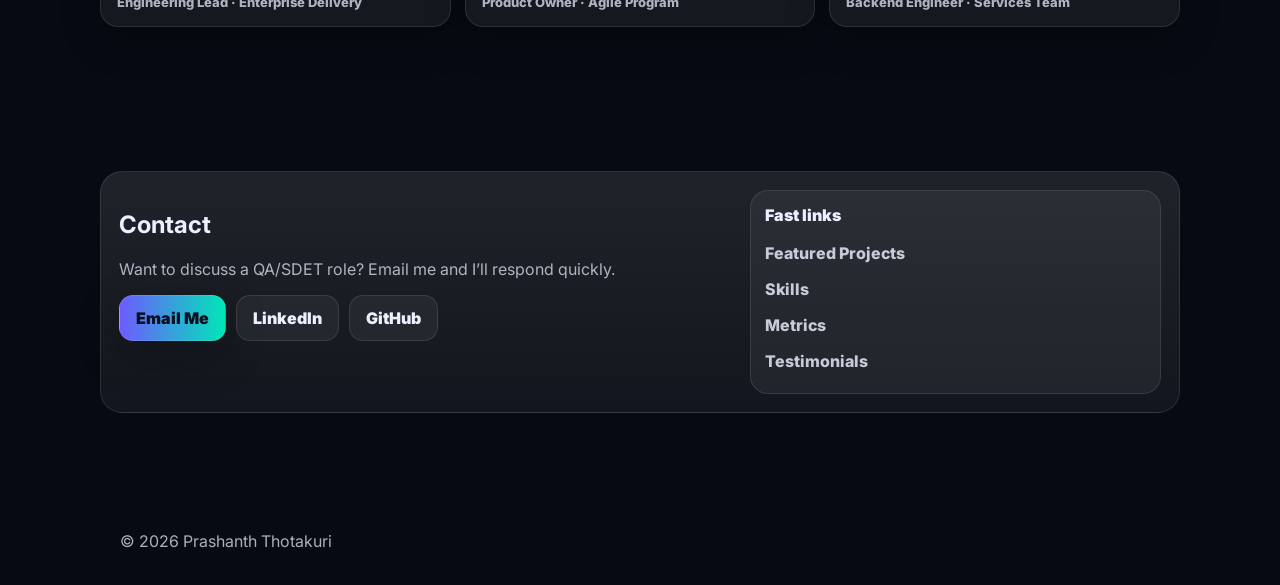
==== commit 9d1349fc: "Update index.html" ====
--- a/index.html
+++ b/index.html
@@ -35,13 +35,25 @@
         <span>Prashanth</span>
       </a>
 
-      <nav class="links">
+      <nav class="links" aria-label="Primary">
         <a href="#projects">Projects</a>
         <a href="#skills">Skills</a>
         <a href="#metrics">Metrics</a>
         <a href="#testimonials">Testimonials</a>
         <a href="#contact">Contact</a>
       </nav>
+
+      <!-- Mobile menu button -->
+      <button class="menu" id="menuBtn" aria-label="Open menu" aria-expanded="false">☰</button>
+    </div>
+
+    <!-- Mobile nav -->
+    <div class="container mobile" id="mobileNav" aria-label="Mobile">
+      <a href="#projects">Projects</a>
+      <a href="#skills">Skills</a>
+      <a href="#metrics">Metrics</a>
+      <a href="#testimonials">Testimonials</a>
+      <a href="#contact">Contact</a>
     </div>
   </header>
 
@@ -68,7 +80,9 @@
 
       <aside class="profile-card reveal">
         <div class="profile-top">
-          <div class="avatar-fallback">PT</div>
+          <!-- Profile photo (upload as: assets/profile.webp) -->
+          <img src="assets/profile.webp" alt="Prashanth Thotakuri" class="avatar-img" loading="lazy" />
+
           <div>
             <div class="name">Prashanth Thotakuri</div>
             <div class="role">Senior QA Automation Engineer</div>
@@ -110,9 +124,9 @@
         <article class="card project reveal">
           <div class="thumb-wrap" data-parallax>
             <img class="project-thumb"
-                 src="assets/projects/selenium.webp"
-                 alt="Selenium Java Automation Framework"
-                 loading="lazy">
+              src="assets/projects/selenium.webp"
+              alt="Selenium Java Automation Framework"
+              loading="lazy">
           </div>
 
           <div class="card-top">
@@ -136,9 +150,9 @@
         <article class="card project reveal">
           <div class="thumb-wrap" data-parallax>
             <img class="project-thumb"
-                 src="assets/projects/api.webp"
-                 alt="API Automation Suite"
-                 loading="lazy">
+              src="assets/projects/api.webp"
+              alt="API Automation Suite"
+              loading="lazy">
           </div>
 
           <div class="card-top">
@@ -162,9 +176,9 @@
         <article class="card project reveal">
           <div class="thumb-wrap" data-parallax>
             <img class="project-thumb"
-                 src="assets/projects/playwright.webp"
-                 alt="Playwright UI Automation"
-                 loading="lazy">
+              src="assets/projects/playwright.webp"
+              alt="Playwright UI Automation"
+              loading="lazy">
           </div>
 
           <div class="card-top">
@@ -188,9 +202,9 @@
         <article class="card project reveal">
           <div class="thumb-wrap" data-parallax>
             <img class="project-thumb"
-                 src="assets/projects/qa-strategy.webp"
-                 alt="QA Strategy & Test Architecture"
-                 loading="lazy">
+              src="assets/projects/qa-strategy.webp"
+              alt="QA Strategy & Test Architecture"
+              loading="lazy">
           </div>
 
           <div class="card-top">
@@ -217,13 +231,33 @@
     <section id="skills" class="section">
       <div class="section-head">
         <h2>Skills</h2>
-        <p>Core tools recruiters search for.</p>
-      </div>
-
+        <p>ATS-friendly keywords + real-world QA stack (50+).</p>
+      </div>
+
+      <h3 class="subhead reveal">Core Skills (quick scan)</h3>
       <div class="pill-grid reveal">
         <span>Selenium</span><span>Playwright</span><span>Postman</span><span>RestAssured</span>
         <span>Java</span><span>JavaScript</span><span>TestNG</span><span>Cucumber</span>
-        <span>API Testing</span><span>CI/CD</span><span>GitHub Actions</span><span>JIRA</span><span>SQL</span>
+        <span>API Testing</span><span>UI Testing</span><span>CI/CD</span><span>GitHub Actions</span><span>JIRA</span><span>SQL</span>
+      </div>
+
+      <h3 class="subhead reveal" style="margin-top:18px;">Full QA / Testing Skill Set (50+)</h3>
+      <div class="pill-grid pill-grid--dense reveal">
+        <span>Test Strategy</span><span>Test Planning</span><span>Test Case Design</span><span>Test Execution</span><span>Risk-Based Testing</span>
+        <span>Requirements Analysis</span><span>RTM</span><span>Test Estimation</span><span>Test Data Management</span><span>Defect Lifecycle</span>
+        <span>Bug Triage</span><span>Root Cause Analysis</span><span>Release Sign-off</span><span>UAT Support</span><span>Agile/Scrum</span>
+        <span>Sprint Ceremonies</span><span>Smoke Testing</span><span>Sanity Testing</span><span>Regression Testing</span><span>Functional Testing</span>
+        <span>Integration Testing</span><span>System Testing</span><span>End-to-End Testing</span><span>Cross-Browser Testing</span><span>Mobile Testing</span>
+        <span>Accessibility Testing</span><span>Performance Testing</span><span>Load Testing</span><span>Stress Testing</span><span>Security Testing</span>
+        <span>OWASP Basics</span><span>API Automation</span><span>UI Automation</span><span>Framework Design</span><span>POM</span>
+        <span>BDD</span><span>TDD Awareness</span><span>TestNG</span><span>JUnit</span><span>Cucumber</span>
+        <span>Playwright</span><span>Selenium WebDriver</span><span>Cypress</span><span>Appium</span><span>Postman Collections</span>
+        <span>RestAssured</span><span>Swagger/OpenAPI</span><span>JSON</span><span>XML</span><span>OAuth2</span>
+        <span>JWT</span><span>Headers/Cookies</span><span>Mocking (WireMock)</span><span>Service Virtualization</span><span>SQL Validation</span>
+        <span>Git</span><span>GitHub</span><span>GitHub Actions</span><span>Jenkins</span><span>CI Pipelines</span>
+        <span>CD Pipelines</span><span>Maven</span><span>NPM</span><span>Docker Basics</span><span>Linux/CLI</span>
+        <span>Logs/Monitoring</span><span>Test Reporting</span><span>Allure (optional)</span><span>JIRA</span><span>Confluence</span>
+        <span>AWS Basics</span>
       </div>
     </section>
 
@@ -262,7 +296,7 @@
     <section id="testimonials" class="section">
       <div class="section-head">
         <h2>Testimonials</h2>
-        <p>Short, realistic feedback that speaks like real teams.</p>
+        <p>Short, realistic feedback that sounds like real teams.</p>
       </div>
 
       <div class="tgrid">
@@ -303,6 +337,7 @@
             <a href="#projects">Featured Projects</a>
             <a href="#skills">Skills</a>
             <a href="#metrics">Metrics</a>
+            <a href="#testimonials">Testimonials</a>
           </div>
         </div>
       </div>
--- a/styles.css
+++ b/styles.css
@@ -395,11 +395,24 @@
 .footer{padding:46px 0 34px}
 
 /* Reveal animations */
+/* Reveal Animations (safe fallback) */
+/* Default: visible (so nothing disappears if JS fails) */
 .reveal{
-  opacity:0;
+  opacity: 1;
+  transform: none;
+}
+
+/* Only hide when JS is running */
+.js .reveal{
+  opacity: 0;
   transform: translateY(14px);
   transition: opacity .6s ease, transform .6s ease;
 }
+.js .reveal.show{
+  opacity: 1;
+  transform: translateY(0);
+}
+
 .reveal.show{opacity:1; transform: translateY(0)}
 
 /* Responsive */
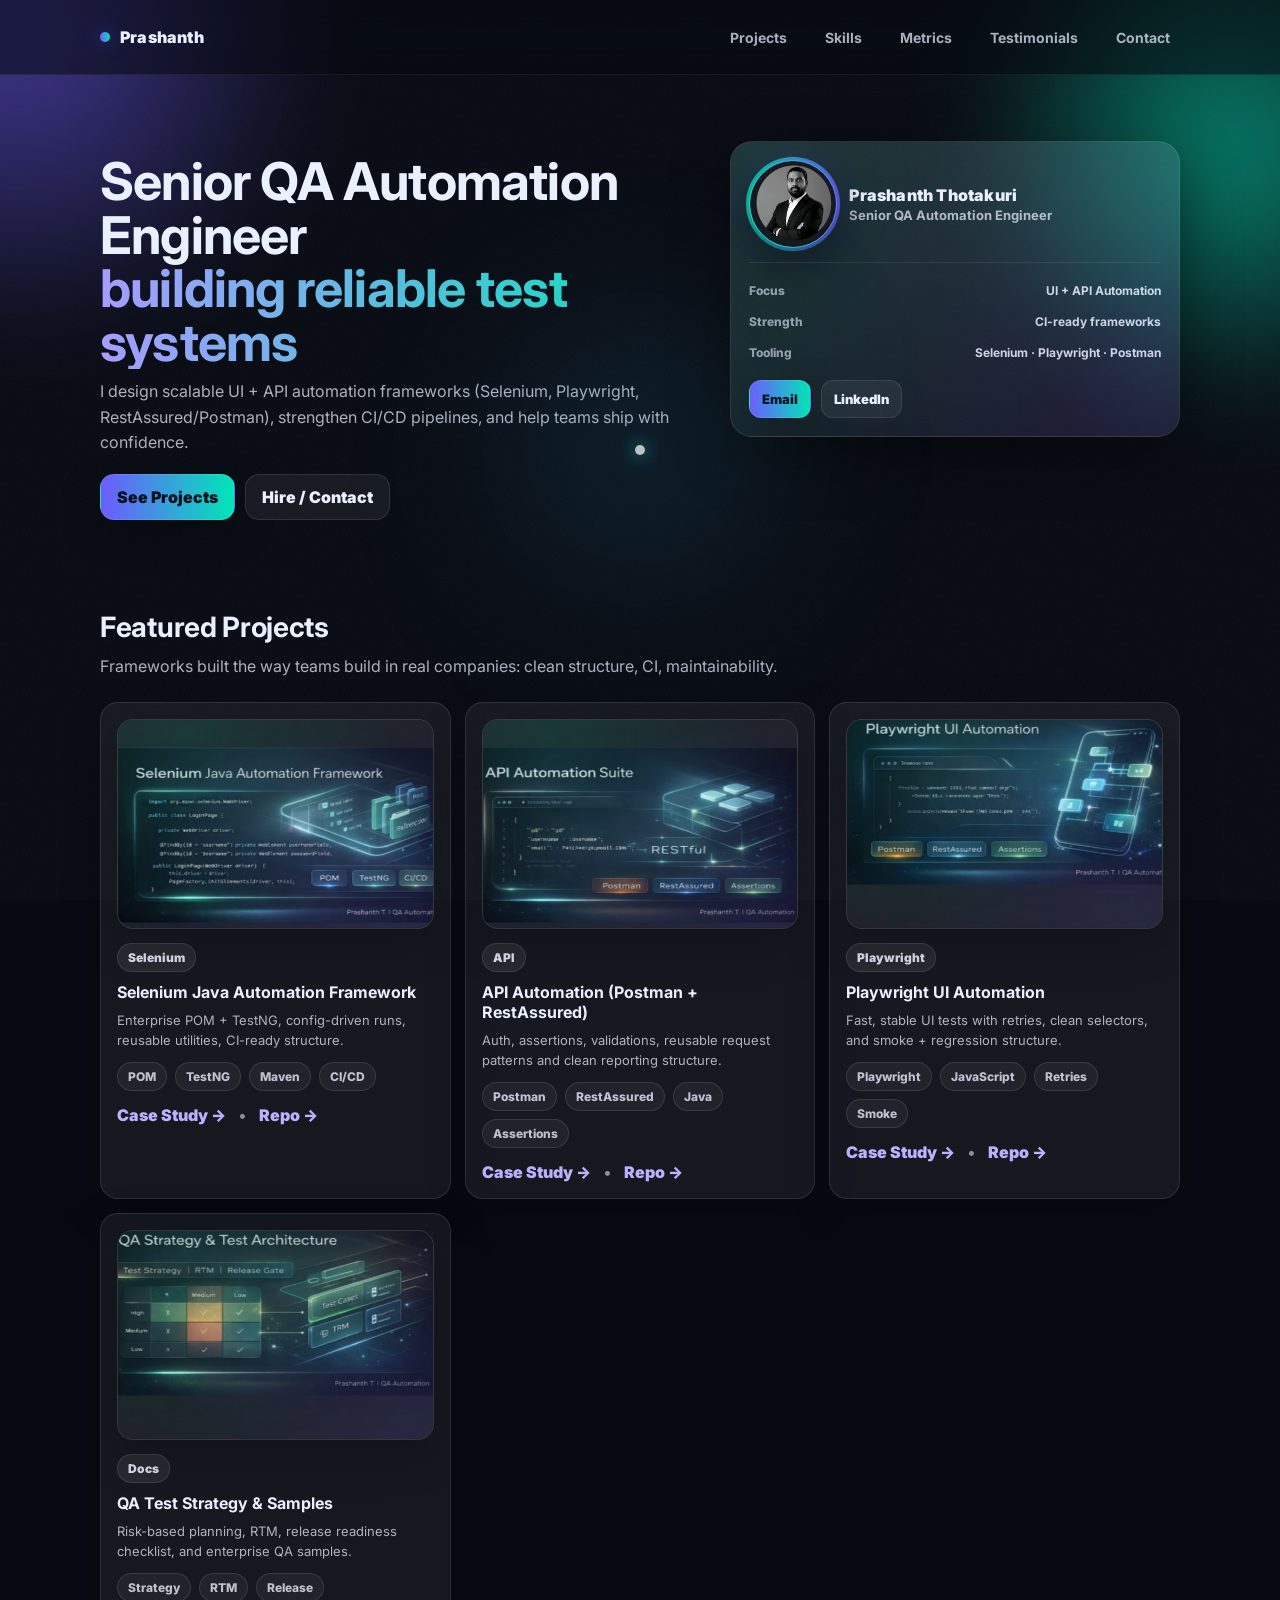
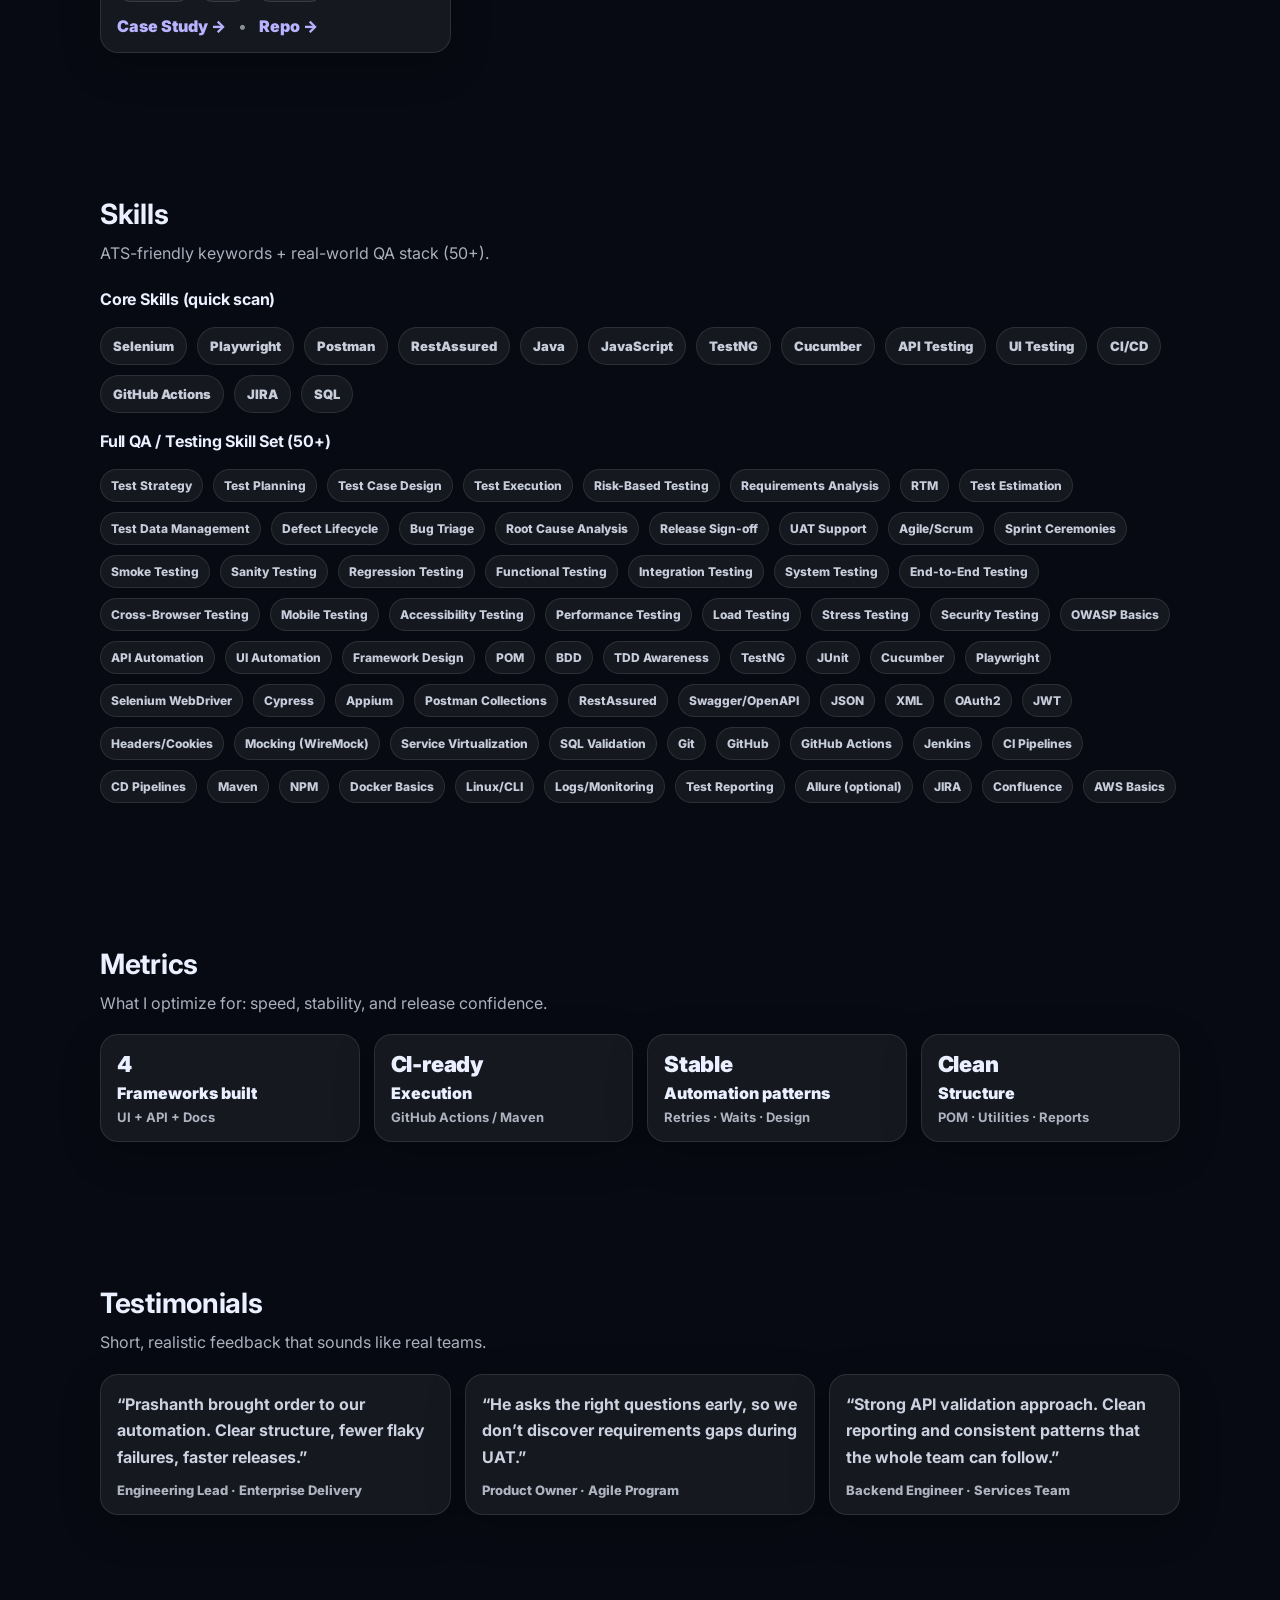
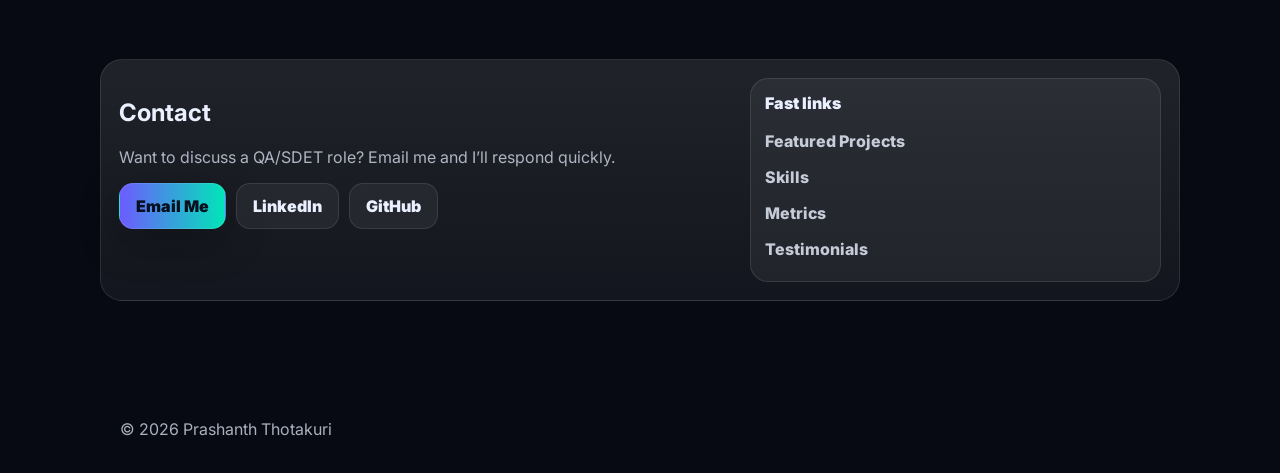
==== commit 96574fe3: "Update index.html" ====
--- a/index.html
+++ b/index.html
@@ -78,10 +78,12 @@
         </div>
       </div>
 
-      <aside class="profile-card reveal">
+      <aside class="profile-card reveal" id="profileCard">
         <div class="profile-top">
-          <!-- Profile photo (upload as: assets/profile.webp) -->
-          <img src="assets/profile.webp" alt="Prashanth Thotakuri" class="avatar-img" loading="lazy" />
+          <!-- ✅ Avatar wrapper (keeps photo from covering name + adds ring/shine/tilt) -->
+          <div class="avatar-wrap" id="avatarWrap" aria-hidden="true">
+            <img src="assets/profile.webp" alt="Prashanth Thotakuri" class="avatar-img" loading="lazy" />
+          </div>
 
           <div>
             <div class="name">Prashanth Thotakuri</div>
--- a/styles.css
+++ b/styles.css
@@ -8,6 +8,10 @@
   --shadow: 0 18px 60px rgba(0,0,0,.45);
   --radius: 18px;
   --max: 1120px;
+
+  /* Cursor vars updated by JS */
+  --x: 50vw;
+  --y: 50vh;
 }
 
 *{box-sizing:border-box}
@@ -25,18 +29,17 @@
 .section{padding:72px 0}
 .muted{color:var(--muted)}
 .sep{opacity:.55; margin:0 8px}
+.subhead{margin:22px 0 10px; font-size:16px; letter-spacing:-.2px}
 
 /* Make anchor links land nicely below sticky header */
 #projects, #skills, #metrics, #testimonials, #contact { scroll-margin-top: 92px; }
 
-/* ===== Cursor FX (next level) ===== */
+/* ===== Cursor FX ===== */
 .cursorfx{
   position:fixed;
   inset:0;
   pointer-events:none;
   z-index:9999;
-  --x: 50vw;
-  --y: 50vh;
 }
 .cursorfx-glow{
   position:absolute;
@@ -138,6 +141,31 @@
 }
 .links a:hover{color:var(--text); background:rgba(255,255,255,.06)}
 
+/* Mobile menu */
+.menu{
+  display:none;
+  align-items:center; justify-content:center;
+  width:44px; height:44px;
+  border-radius:14px;
+  border:1px solid rgba(255,255,255,.10);
+  background: rgba(255,255,255,.06);
+  color: var(--text);
+  font-size:18px;
+  cursor:pointer;
+}
+.mobile{
+  display:none;
+  padding:10px 0 18px;
+  border-top:1px solid rgba(255,255,255,.06);
+}
+.mobile a{
+  display:block; padding:12px 6px;
+  text-decoration:none; color:var(--muted);
+  font-weight:700;
+}
+.mobile a:hover{color:var(--text)}
+.mobile.open{display:block}
+
 /* ===== Buttons ===== */
 .btn{
   display:inline-flex; align-items:center; justify-content:center;
@@ -209,14 +237,138 @@
   opacity:.8;
   pointer-events:none;
 }
+
+/* ===== Next-level Avatar (ring + shine + float + tilt-ready) ===== */
+/* Use HTML:
+   <div class="avatar-wrap" data-avatar>
+     <img class="avatar-img" src="assets/profile.webp" .../>
+   </div>
+*/
+.avatar-wrap{
+  position: relative;
+  width: 88px;
+  height: 88px;
+  border-radius: 999px;
+  flex-shrink: 0;
+
+  /* tilt vars set by JS */
+  --rx: 0deg;
+  --ry: 0deg;
+
+  background: rgba(255,255,255,.04);
+  transform-style: preserve-3d;
+  will-change: transform;
+}
+
+/* animated gradient ring */
+.avatar-wrap::after{
+  content:"";
+  position:absolute;
+  inset:-3px;
+  border-radius:999px;
+  background: linear-gradient(90deg, #00E6B7, #6D5BFF, #00E6B7);
+  background-size: 220% 220%;
+  animation: ringMove 3.2s linear infinite;
+  z-index: 0;
+  filter: saturate(1.08);
+  opacity: .95;
+}
+
+/* inner cutout */
+.avatar-wrap::before{
+  content:"";
+  position:absolute;
+  inset: 2px;
+  border-radius:999px;
+  background: rgba(7,10,18,.72);
+  border: 1px solid rgba(255,255,255,.10);
+  z-index: 1;
+}
+
+.avatar-img{
+  position: relative;
+  z-index: 2;
+
+  width:100%;
+  height:100%;
+  border-radius:999px;
+  object-fit:cover;
+  display:block;
+
+  border: 1px solid rgba(255,255,255,.12);
+  box-shadow:
+    0 0 0 4px rgba(255,255,255,.03),
+    0 14px 44px rgba(0,0,0,.58),
+    0 0 38px rgba(109,91,255,.22);
+
+  filter: contrast(1.03) saturate(1.03);
+  transform:
+    translateZ(14px)
+    rotateX(var(--rx))
+    rotateY(var(--ry))
+    scale(1);
+
+  transition:
+    transform .18s ease,
+    box-shadow .35s ease,
+    filter .25s ease;
+}
+
+/* shine sweep */
+.avatar-img::before{
+  content:"";
+  position:absolute;
+  inset:-40%;
+  background: linear-gradient(
+    120deg,
+    transparent 35%,
+    rgba(255,255,255,.32) 50%,
+    transparent 65%
+  );
+  transform: translateX(-65%) rotate(10deg);
+  opacity: 0;
+  pointer-events:none;
+}
+
+/* hover: pop + shine */
+.profile-card:hover .avatar-img{
+  transform:
+    translateZ(16px)
+    rotateX(var(--rx))
+    rotateY(var(--ry))
+    scale(1.05);
+  filter: contrast(1.05) saturate(1.08);
+  box-shadow:
+    0 0 0 4px rgba(255,255,255,.05),
+    0 18px 56px rgba(0,0,0,.72),
+    0 0 56px rgba(0,230,183,.32);
+}
+.profile-card:hover .avatar-img::before{
+  opacity: .85;
+  animation: shineSweep .95s ease-out forwards;
+}
+
+/* floating animation */
+@media (prefers-reduced-motion: no-preference){
+  .avatar-wrap{ animation: avatarFloat 5.6s ease-in-out infinite; }
+}
+
+@keyframes ringMove{
+  0%{ background-position: 0% 50%; }
+  50%{ background-position: 100% 50%; }
+  100%{ background-position: 0% 50%; }
+}
+@keyframes avatarFloat{
+  0%,100%{ transform: translateY(0px); }
+  50%{ transform: translateY(-6px); }
+}
+@keyframes shineSweep{
+  0%{ transform: translateX(-65%) rotate(10deg); }
+  100%{ transform: translateX(65%) rotate(10deg); }
+}
+
 .profile-top{display:flex; gap:12px; align-items:center; position:relative; z-index:1}
-.avatar-fallback{
-  width:56px; height:56px; border-radius:16px;
-  display:grid; place-items:center;
-  background: rgba(255,255,255,.08);
-  border:1px solid rgba(255,255,255,.12);
-  font-weight:900;
-}
+
 .name{font-weight:900; letter-spacing:.2px}
 .role{color:var(--muted); font-size:13px; margin-top:2px; font-weight:700}
 .mini{margin-top:14px; border-top:1px solid rgba(255,255,255,.08); padding-top:12px; position:relative; z-index:1}
@@ -296,6 +448,7 @@
 .card h3{margin:10px 0 8px; font-size:16px}
 .card p{margin:0; color:var(--muted); line-height:1.55; font-size:13px}
 
+/* Tags + links */
 .tags{display:flex; flex-wrap:wrap; gap:8px; margin-top:12px}
 .tags span{
   padding:6px 10px;
@@ -306,7 +459,6 @@
   background: rgba(255,255,255,.05);
   font-weight:800;
 }
-
 .card-actions{margin-top:14px}
 .link{
   text-decoration:none;
@@ -328,6 +480,11 @@
   color: rgba(234,240,255,.84);
   font-weight:900;
   font-size:13px;
+}
+.pill-grid--dense span{
+  padding:8px 10px;
+  font-size:12px;
+  font-weight:800;
 }
 
 /* Metrics */
@@ -394,15 +551,11 @@
 
 .footer{padding:46px 0 34px}
 
-/* Reveal animations */
-/* Reveal Animations (safe fallback) */
-/* Default: visible (so nothing disappears if JS fails) */
+/* Reveal animations (SAFE fallback) */
 .reveal{
   opacity: 1;
   transform: none;
 }
-
-/* Only hide when JS is running */
 .js .reveal{
   opacity: 0;
   transform: translateY(14px);
@@ -413,10 +566,10 @@
   transform: translateY(0);
 }
 
-.reveal.show{opacity:1; transform: translateY(0)}
-
 /* Responsive */
 @media (max-width: 980px){
+  .links{display:none}
+  .menu{display:inline-flex}
   .grid{grid-template-columns: 1fr}
   .hero{grid-template-columns: 1fr}
   .metrics{grid-template-columns: 1fr 1fr}
@@ -429,8 +582,13 @@
 @media (prefers-reduced-motion: reduce){
   html{scroll-behavior:auto}
   .blob{animation:none}
-  .reveal{transition:none}
   .project-thumb{transition:none; transform:none}
   .thumb-wrap::after{transition:none}
   .cursorfx{display:none}
-}
+  .js .reveal{transition:none; transform:none}
+
+  .avatar-wrap{animation:none}
+  .avatar-wrap::after{animation:none}
+  .avatar-img{transition:none; transform:none}
+  .avatar-img::before{animation:none}
+}
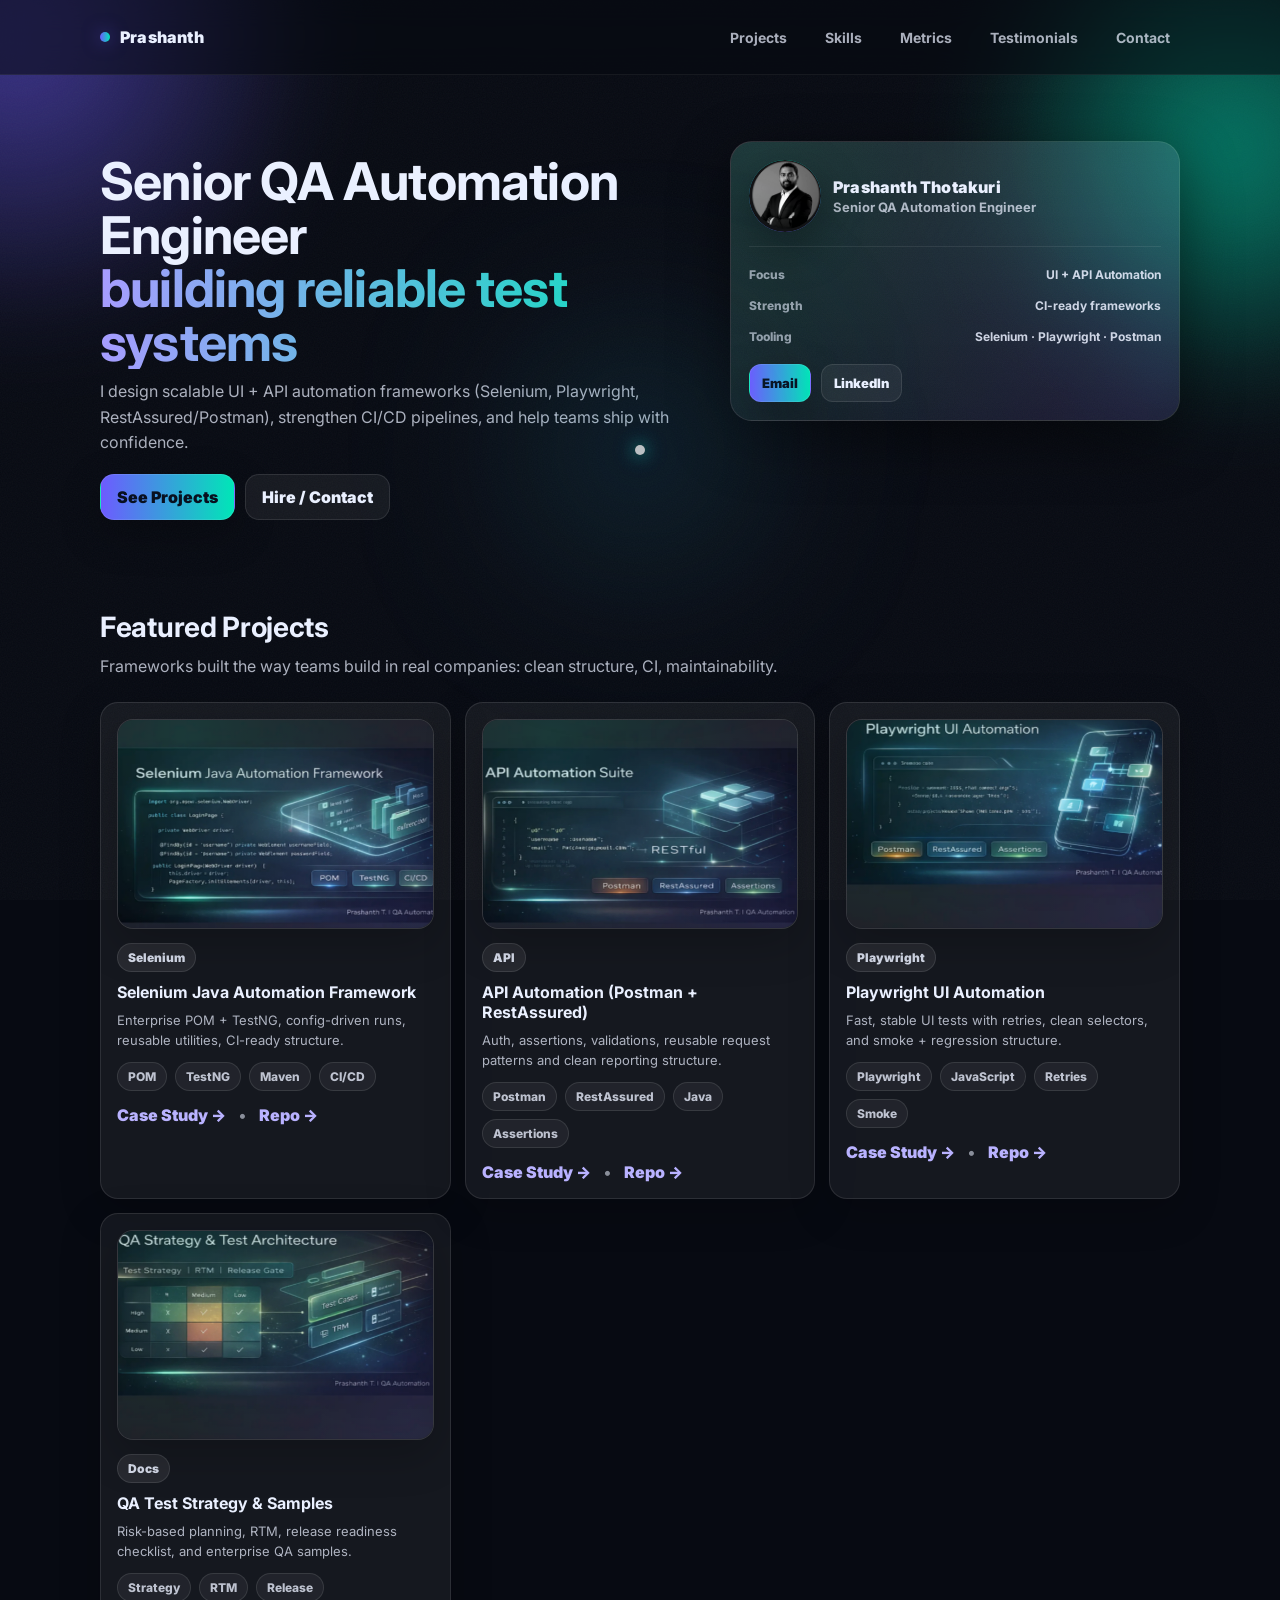
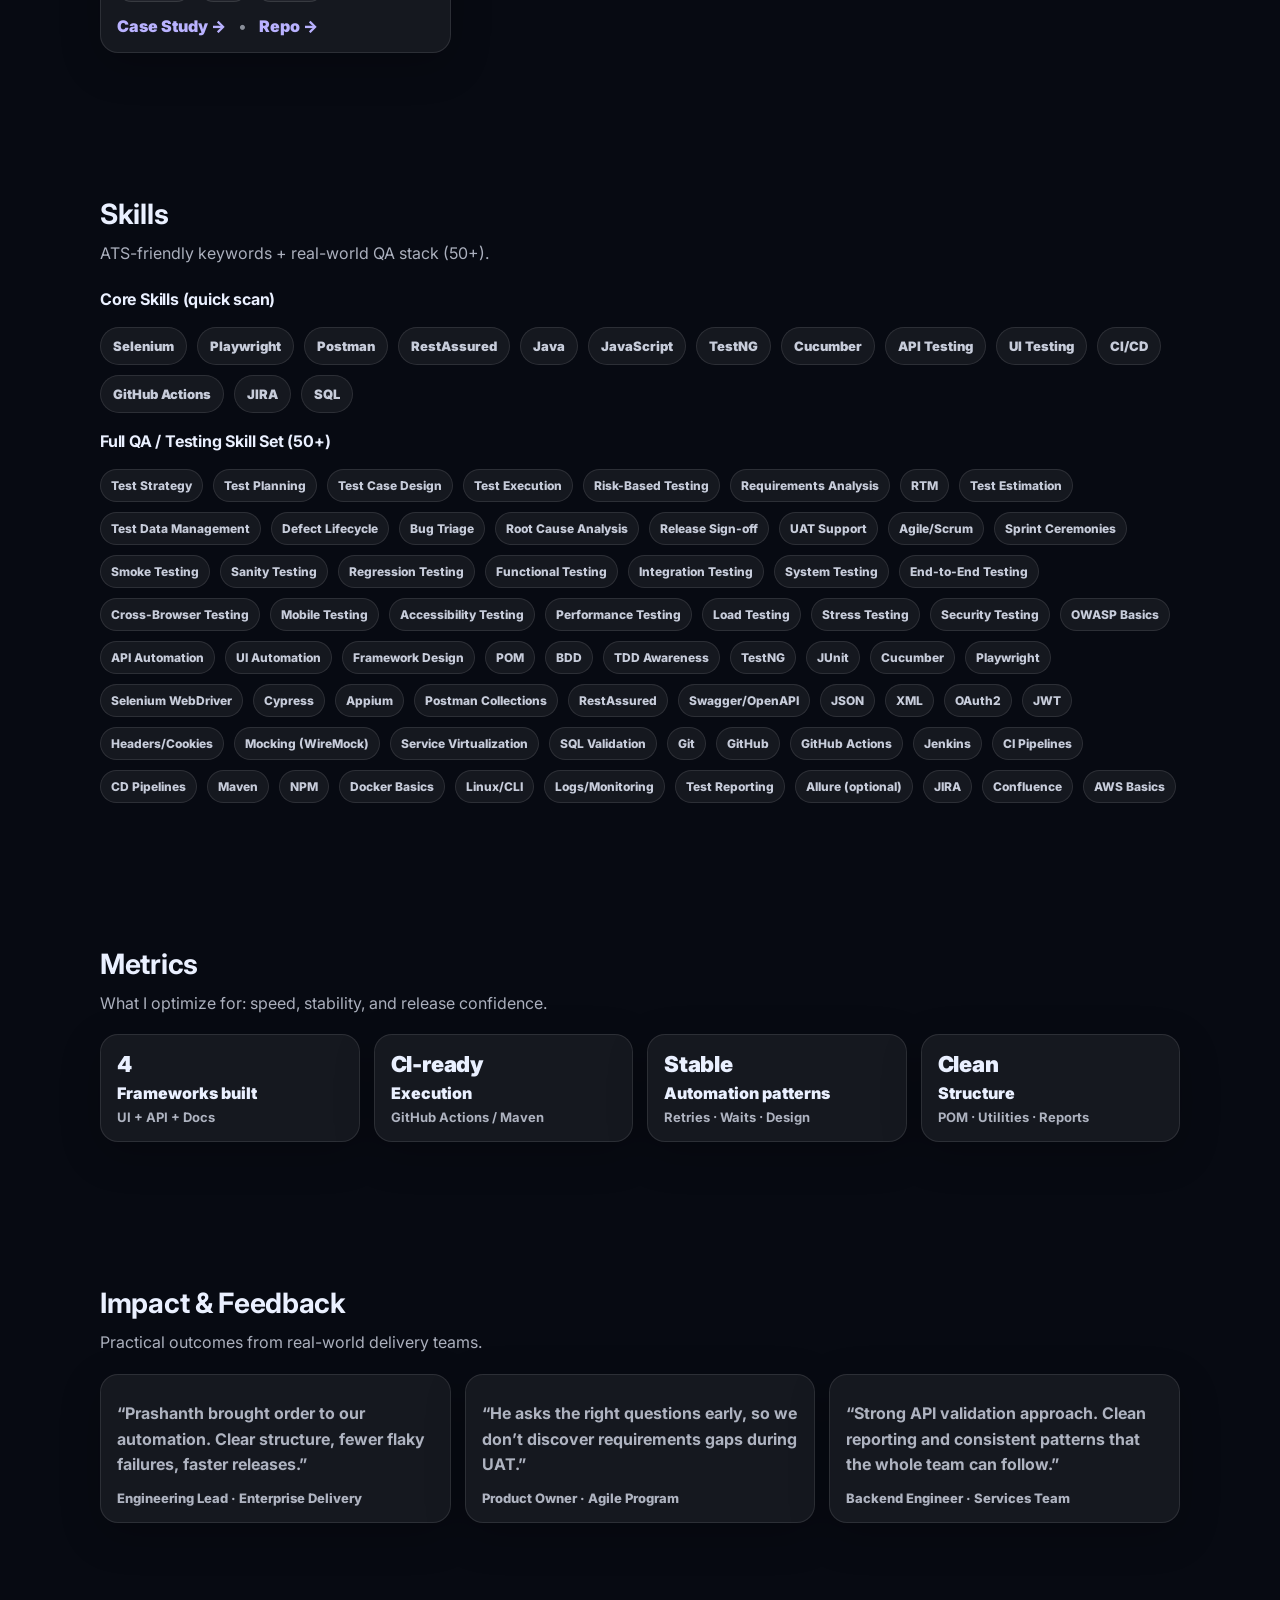
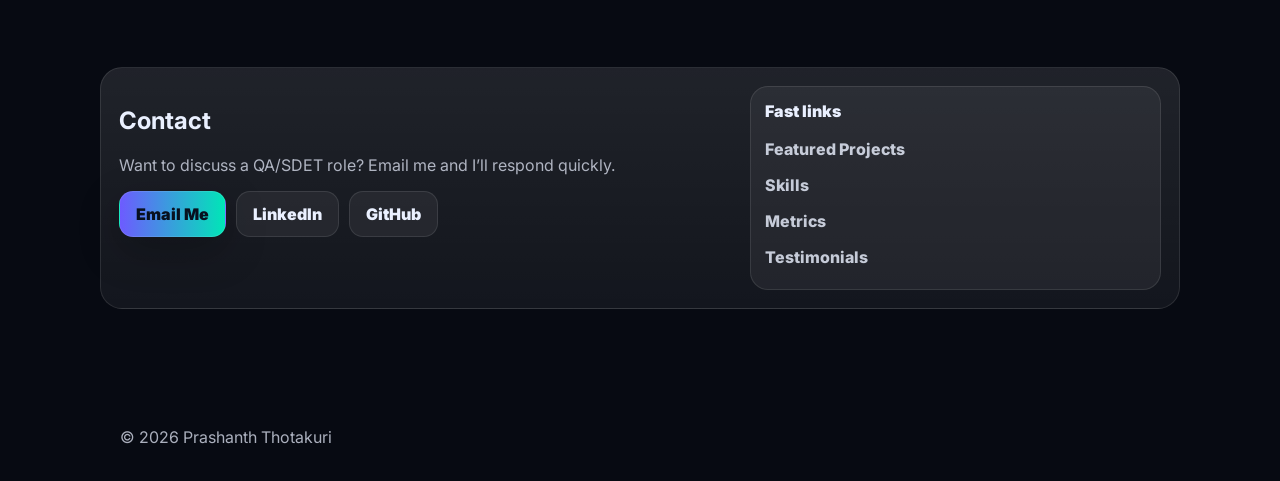
==== commit ca0514af: "Update index.html" ====
--- a/index.html
+++ b/index.html
@@ -297,9 +297,9 @@
     <!-- ================= TESTIMONIALS ================= -->
     <section id="testimonials" class="section">
       <div class="section-head">
-        <h2>Testimonials</h2>
-        <p>Short, realistic feedback that sounds like real teams.</p>
-      </div>
+        <h2>Impact & Feedback</h2>
+<p>Practical outcomes from real-world delivery teams.</p>
+
 
       <div class="tgrid">
         <article class="tcard reveal">
--- a/styles.css
+++ b/styles.css
@@ -227,6 +227,8 @@
   padding:18px;
   position: relative;
   overflow: hidden;
+  transform-style: preserve-3d;
+  will-change: transform;
 }
 .profile-card::before{
   content:"";
@@ -238,136 +240,116 @@
   pointer-events:none;
 }
 
-/* ===== Next-level Avatar (ring + shine + float + tilt-ready) ===== */
-/* Use HTML:
-   <div class="avatar-wrap" data-avatar>
-     <img class="avatar-img" src="assets/profile.webp" .../>
-   </div>
-*/
+/* ===== Avatar: animated ring + shine + tilt + float ===== */
+.profile-top{display:flex; gap:12px; align-items:center; position:relative; z-index:1}
+
+/* wrapper controls sizing so it NEVER covers your name */
 .avatar-wrap{
-  position: relative;
-  width: 88px;
-  height: 88px;
-  border-radius: 999px;
-  flex-shrink: 0;
-
-  /* tilt vars set by JS */
-  --rx: 0deg;
-  --ry: 0deg;
-
-  background: rgba(255,255,255,.04);
-  transform-style: preserve-3d;
-  will-change: transform;
+  width:72px;
+  height:72px;
+  border-radius:999px;
+  position:relative;
+  flex: 0 0 72px;
+  overflow:hidden;
+  transform: translateZ(0);
+  isolation:isolate;
+  animation: avatarFloat 5.8s ease-in-out infinite;
+  box-shadow: 0 16px 44px rgba(0,0,0,.35);
 }
 
 /* animated gradient ring */
+.avatar-wrap::before{
+  content:"";
+  position:absolute;
+  inset:-3px;
+  border-radius:999px;
+  background: conic-gradient(
+    from 0deg,
+    rgba(0,230,183,.95),
+    rgba(109,91,255,.95),
+    rgba(0,230,183,.95)
+  );
+  animation: ringSpin 3.8s linear infinite;
+  z-index:0;
+  filter: blur(.2px);
+}
+
+/* inner matte ring to match site bg */
 .avatar-wrap::after{
   content:"";
   position:absolute;
-  inset:-3px;
-  border-radius:999px;
-  background: linear-gradient(90deg, #00E6B7, #6D5BFF, #00E6B7);
-  background-size: 220% 220%;
-  animation: ringMove 3.2s linear infinite;
-  z-index: 0;
-  filter: saturate(1.08);
-  opacity: .95;
-}
-
-/* inner cutout */
-.avatar-wrap::before{
-  content:"";
+  inset:3px;
+  border-radius:999px;
+  background: rgba(7,10,18,.88);
+  z-index:1;
+  box-shadow: inset 0 0 0 1px rgba(255,255,255,.10);
+}
+
+/* image itself */
+.avatar-img{
   position:absolute;
-  inset: 2px;
-  border-radius:999px;
-  background: rgba(7,10,18,.72);
-  border: 1px solid rgba(255,255,255,.10);
-  z-index: 1;
-}
-
-.avatar-img{
-  position: relative;
-  z-index: 2;
-
-  width:100%;
-  height:100%;
+  inset:6px;               /* keeps clean inside ring */
+  width:calc(100% - 12px);
+  height:calc(100% - 12px);
   border-radius:999px;
   object-fit:cover;
-  display:block;
-
-  border: 1px solid rgba(255,255,255,.12);
-  box-shadow:
-    0 0 0 4px rgba(255,255,255,.03),
-    0 14px 44px rgba(0,0,0,.58),
-    0 0 38px rgba(109,91,255,.22);
-
-  filter: contrast(1.03) saturate(1.03);
-  transform:
-    translateZ(14px)
-    rotateX(var(--rx))
-    rotateY(var(--ry))
-    scale(1);
-
-  transition:
-    transform .18s ease,
-    box-shadow .35s ease,
-    filter .25s ease;
-}
-
-/* shine sweep */
-.avatar-img::before{
-  content:"";
+
+  /* IMPORTANT: your uploaded file has a big ring in it.
+     This zoom CROPS that ring out so it looks clean. */
+  transform: scale(1.28);
+
+  filter: grayscale(78%) contrast(1.08) brightness(.98);
+  transition: transform .25s ease, filter .25s ease;
+  z-index:2;
+}
+
+/* shine sweep layer */
+.avatar-wrap .shine{
+  display:none; /* safety if you ever add a div */
+}
+
+/* shine sweep with pseudo element (top layer) */
+.avatar-wrap > .avatar-img::after{ content:none; } /* no-op (img can't have ::after) */
+.avatar-wrap .shine-sweep{ display:none; } /* no-op */
+
+.avatar-wrap:hover .avatar-img{
+  transform: scale(1.34);
+  filter: grayscale(55%) contrast(1.10) brightness(1.03);
+}
+
+/* separate shine element as overlay using another pseudo */
+.avatar-wrap i{
   position:absolute;
-  inset:-40%;
-  background: linear-gradient(
-    120deg,
-    transparent 35%,
-    rgba(255,255,255,.32) 50%,
-    transparent 65%
-  );
-  transform: translateX(-65%) rotate(10deg);
-  opacity: 0;
+  inset:6px;
+  border-radius:999px;
+  z-index:3;
   pointer-events:none;
-}
-
-/* hover: pop + shine */
-.profile-card:hover .avatar-img{
-  transform:
-    translateZ(16px)
-    rotateX(var(--rx))
-    rotateY(var(--ry))
-    scale(1.05);
-  filter: contrast(1.05) saturate(1.08);
-  box-shadow:
-    0 0 0 4px rgba(255,255,255,.05),
-    0 18px 56px rgba(0,0,0,.72),
-    0 0 56px rgba(0,230,183,.32);
-}
-.profile-card:hover .avatar-img::before{
-  opacity: .85;
-  animation: shineSweep .95s ease-out forwards;
-}
-
-/* floating animation */
-@media (prefers-reduced-motion: no-preference){
-  .avatar-wrap{ animation: avatarFloat 5.6s ease-in-out infinite; }
-}
-
-@keyframes ringMove{
-  0%{ background-position: 0% 50%; }
-  50%{ background-position: 100% 50%; }
-  100%{ background-position: 0% 50%; }
+  background: linear-gradient(120deg, rgba(255,255,255,0) 20%, rgba(255,255,255,.18) 45%, rgba(255,255,255,0) 70%);
+  transform: translateX(-140%) rotate(8deg);
+  opacity:.0;
+}
+.avatar-wrap:hover i{
+  opacity:.9;
+  animation: shineSweep .95s ease forwards;
+}
+
+/* subtle hover zoom on whole avatar */
+.avatar-wrap:hover{
+  transform: translateZ(0) scale(1.04);
+}
+
+@keyframes ringSpin{
+  to { transform: rotate(360deg); }
+}
+@keyframes shineSweep{
+  0%   { transform: translateX(-140%) rotate(8deg); opacity:0; }
+  25%  { opacity:.85; }
+  100% { transform: translateX(140%) rotate(8deg); opacity:0; }
 }
 @keyframes avatarFloat{
-  0%,100%{ transform: translateY(0px); }
-  50%{ transform: translateY(-6px); }
-}
-@keyframes shineSweep{
-  0%{ transform: translateX(-65%) rotate(10deg); }
-  100%{ transform: translateX(65%) rotate(10deg); }
-}
-
-.profile-top{display:flex; gap:12px; align-items:center; position:relative; z-index:1}
+  0%,100%{ transform: translateY(0); }
+  50%{ transform: translateY(-4px); }
+}
 
 .name{font-weight:900; letter-spacing:.2px}
 .role{color:var(--muted); font-size:13px; margin-top:2px; font-weight:700}
@@ -552,19 +534,13 @@
 .footer{padding:46px 0 34px}
 
 /* Reveal animations (SAFE fallback) */
-.reveal{
-  opacity: 1;
-  transform: none;
-}
+.reveal{ opacity: 1; transform: none; }
 .js .reveal{
   opacity: 0;
   transform: translateY(14px);
   transition: opacity .6s ease, transform .6s ease;
 }
-.js .reveal.show{
-  opacity: 1;
-  transform: translateY(0);
-}
+.js .reveal.show{ opacity: 1; transform: translateY(0); }
 
 /* Responsive */
 @media (max-width: 980px){
@@ -586,9 +562,5 @@
   .thumb-wrap::after{transition:none}
   .cursorfx{display:none}
   .js .reveal{transition:none; transform:none}
-
   .avatar-wrap{animation:none}
-  .avatar-wrap::after{animation:none}
-  .avatar-img{transition:none; transform:none}
-  .avatar-img::before{animation:none}
-}
+}
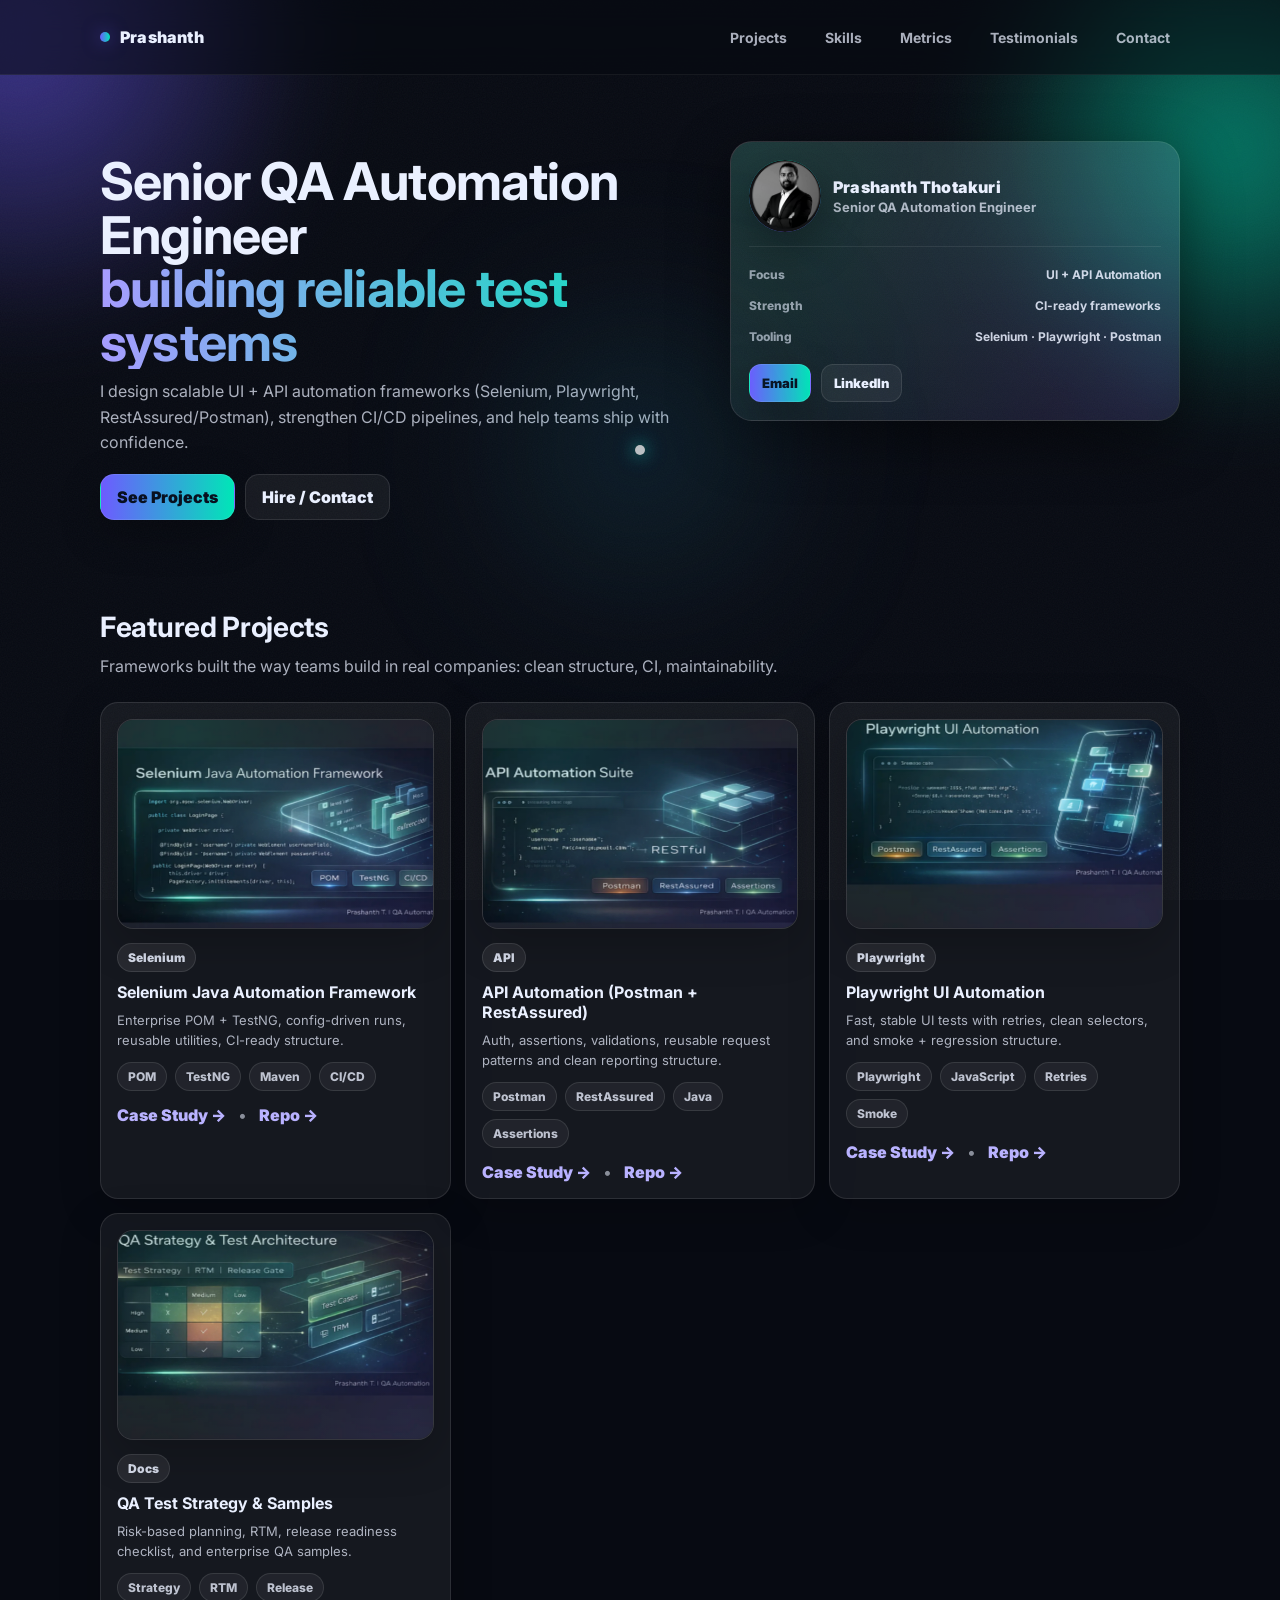
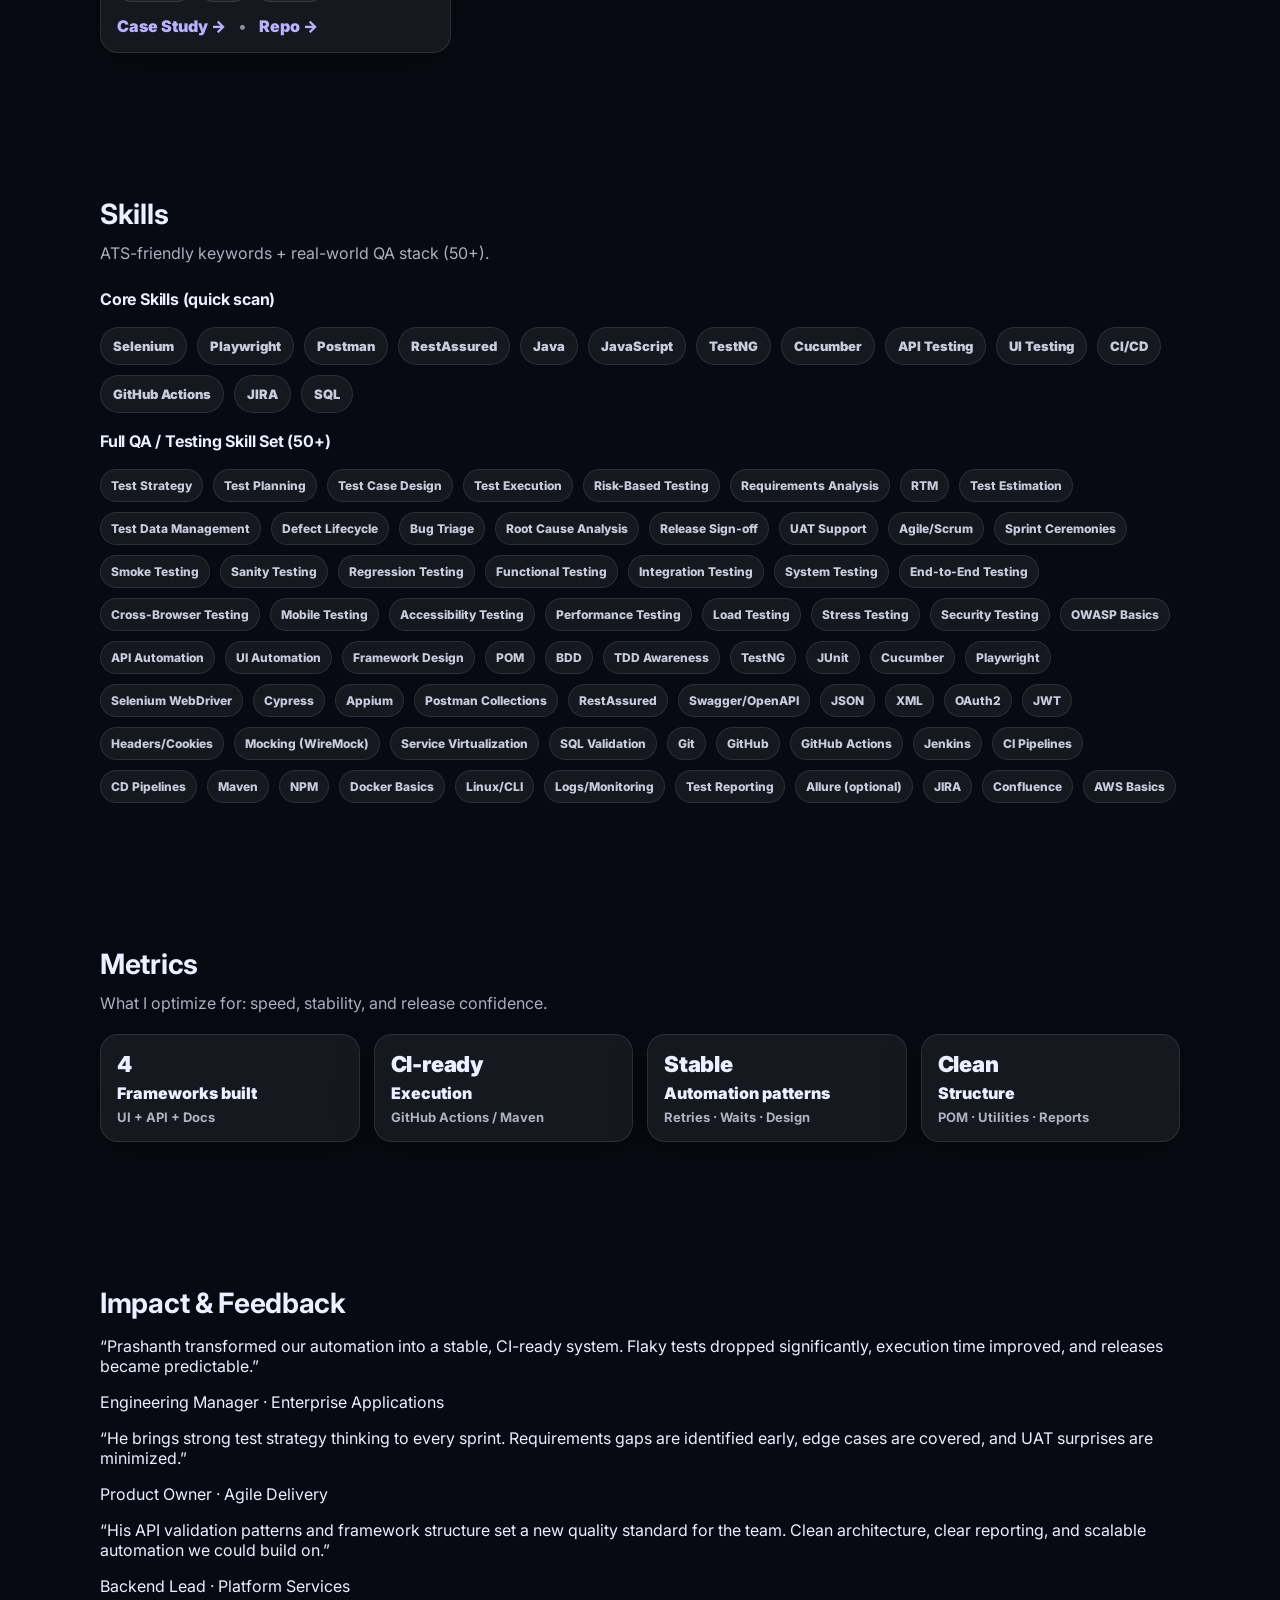
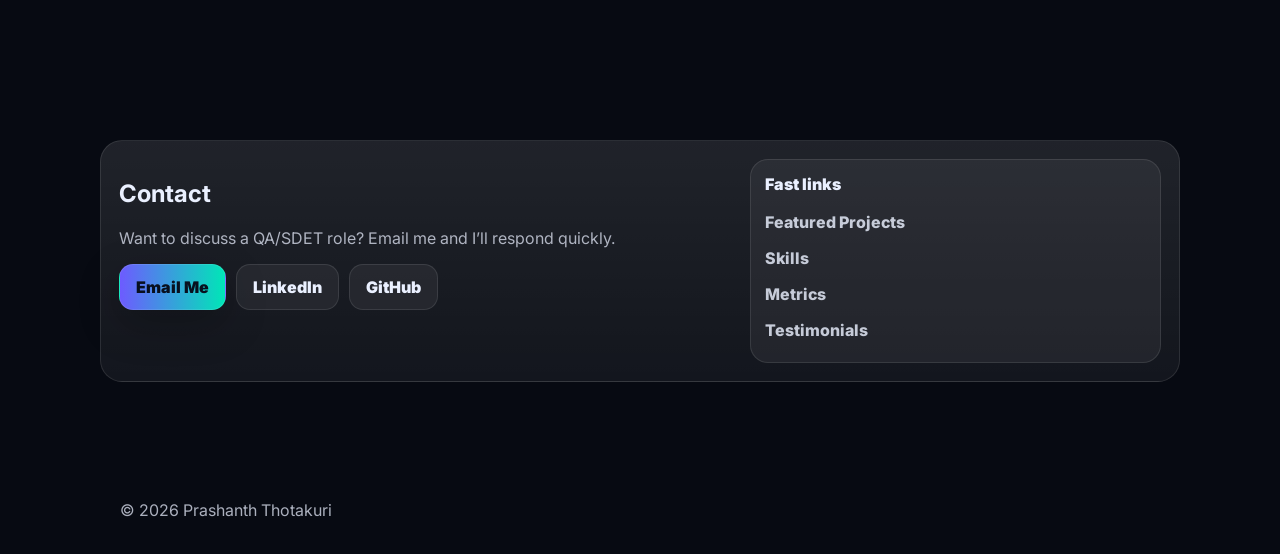
==== commit 6932032a: "Update index.html" ====
--- a/index.html
+++ b/index.html
@@ -294,30 +294,49 @@
       </div>
     </section>
 
-    <!-- ================= TESTIMONIALS ================= -->
-    <section id="testimonials" class="section">
-      <div class="section-head">
-        <h2>Impact & Feedback</h2>
-<p>Practical outcomes from real-world delivery teams.</p>
-
-
-      <div class="tgrid">
-        <article class="tcard reveal">
-          <p class="tquote">“Prashanth brought order to our automation. Clear structure, fewer flaky failures, faster releases.”</p>
-          <div class="tby">Engineering Lead · Enterprise Delivery</div>
-        </article>
-
-        <article class="tcard reveal">
-          <p class="tquote">“He asks the right questions early, so we don’t discover requirements gaps during UAT.”</p>
-          <div class="tby">Product Owner · Agile Program</div>
-        </article>
-
-        <article class="tcard reveal">
-          <p class="tquote">“Strong API validation approach. Clean reporting and consistent patterns that the whole team can follow.”</p>
-          <div class="tby">Backend Engineer · Services Team</div>
-        </article>
-      </div>
-    </section>
+    <!-- ================= IMPACT ================= -->
+<section id="testimonials" class="section">
+  <div class="section-head">
+    <h2>Impact & Feedback</h2>
+  </div>
+
+  <div class="testimonial-slider">
+
+    <div class="testimonial-track">
+
+      <div class="testimonial-card">
+        <p>
+          “Prashanth transformed our automation into a stable, CI-ready system.
+          Flaky tests dropped significantly, execution time improved, and releases became predictable.”
+        </p>
+        <span>Engineering Manager · Enterprise Applications</span>
+      </div>
+
+      <div class="testimonial-card">
+        <p>
+          “He brings strong test strategy thinking to every sprint.
+          Requirements gaps are identified early, edge cases are covered,
+          and UAT surprises are minimized.”
+        </p>
+        <span>Product Owner · Agile Delivery</span>
+      </div>
+
+      <div class="testimonial-card">
+        <p>
+          “His API validation patterns and framework structure set a new
+          quality standard for the team. Clean architecture, clear reporting,
+          and scalable automation we could build on.”
+        </p>
+        <span>Backend Lead · Platform Services</span>
+      </div>
+
+    </div>
+
+    <div class="slider-dots"></div>
+
+  </div>
+</section>
+
 
     <!-- ================= CONTACT ================= -->
     <section id="contact" class="section">
